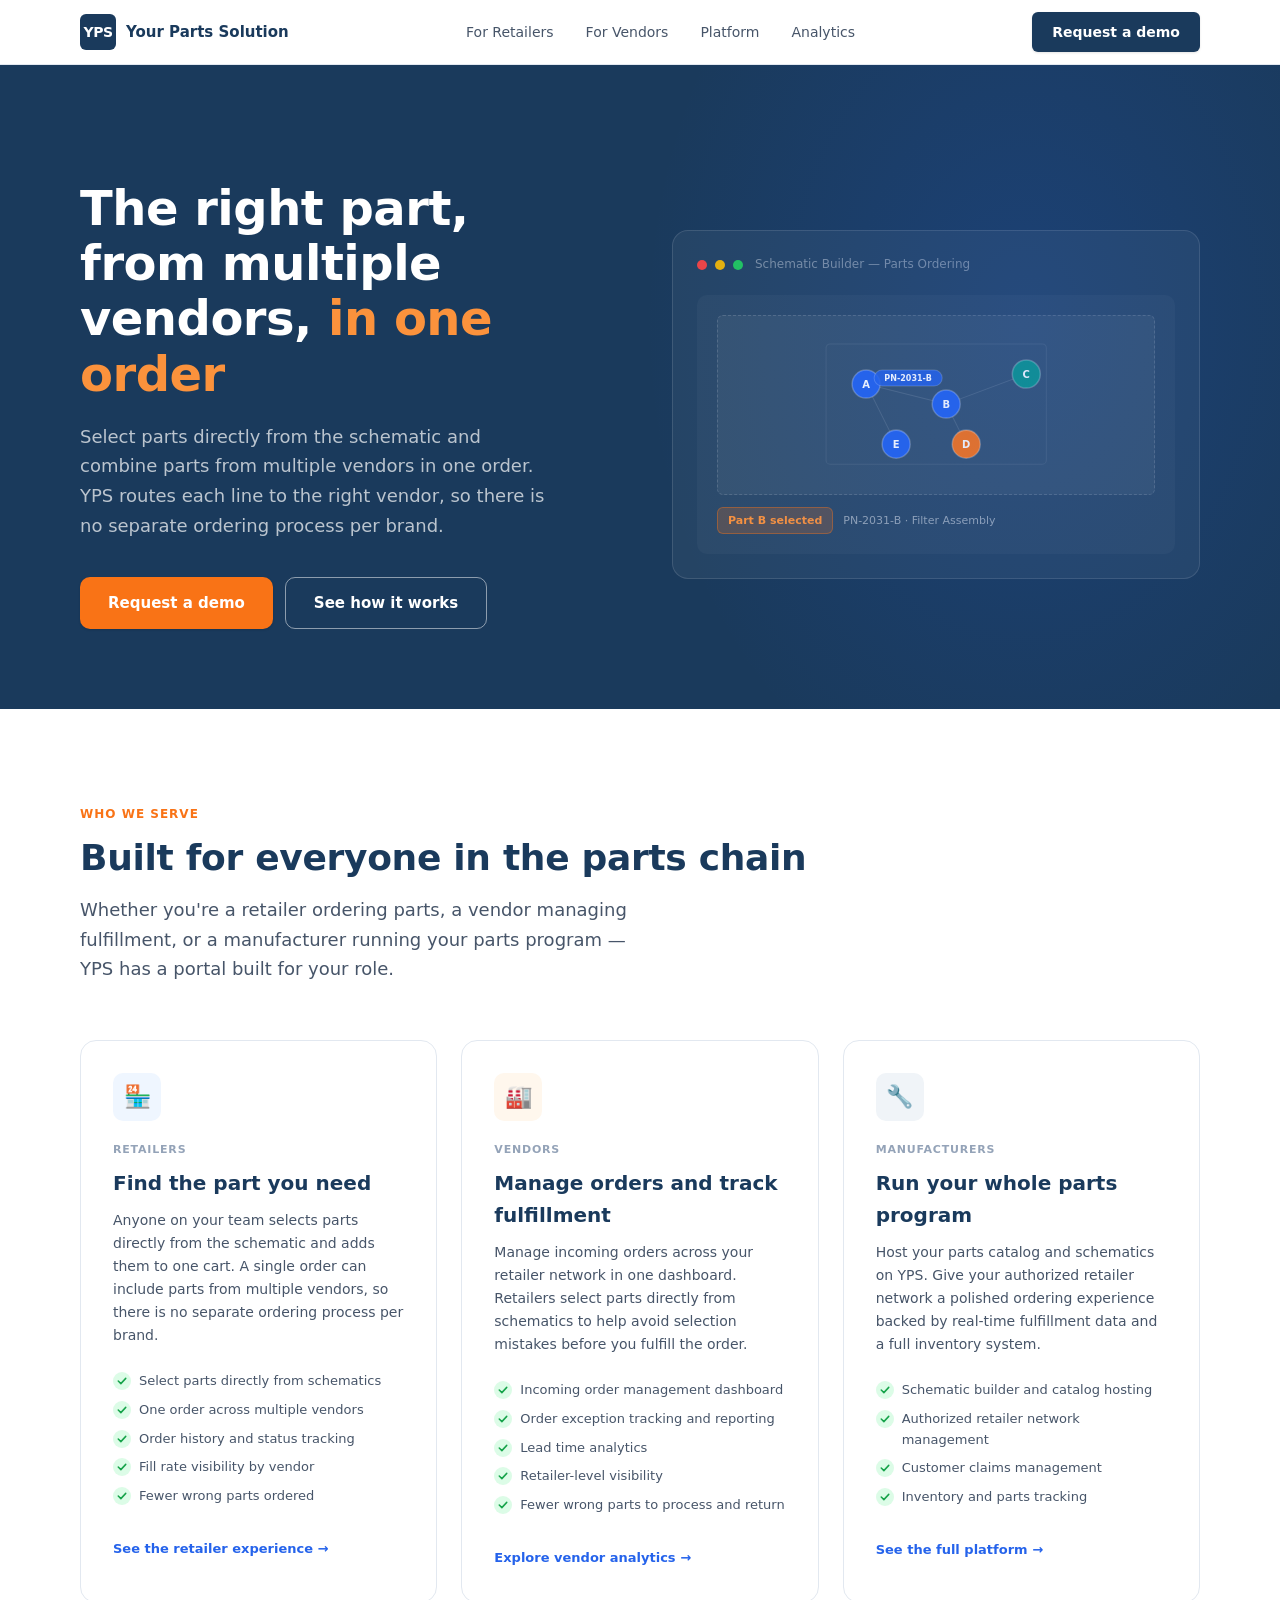
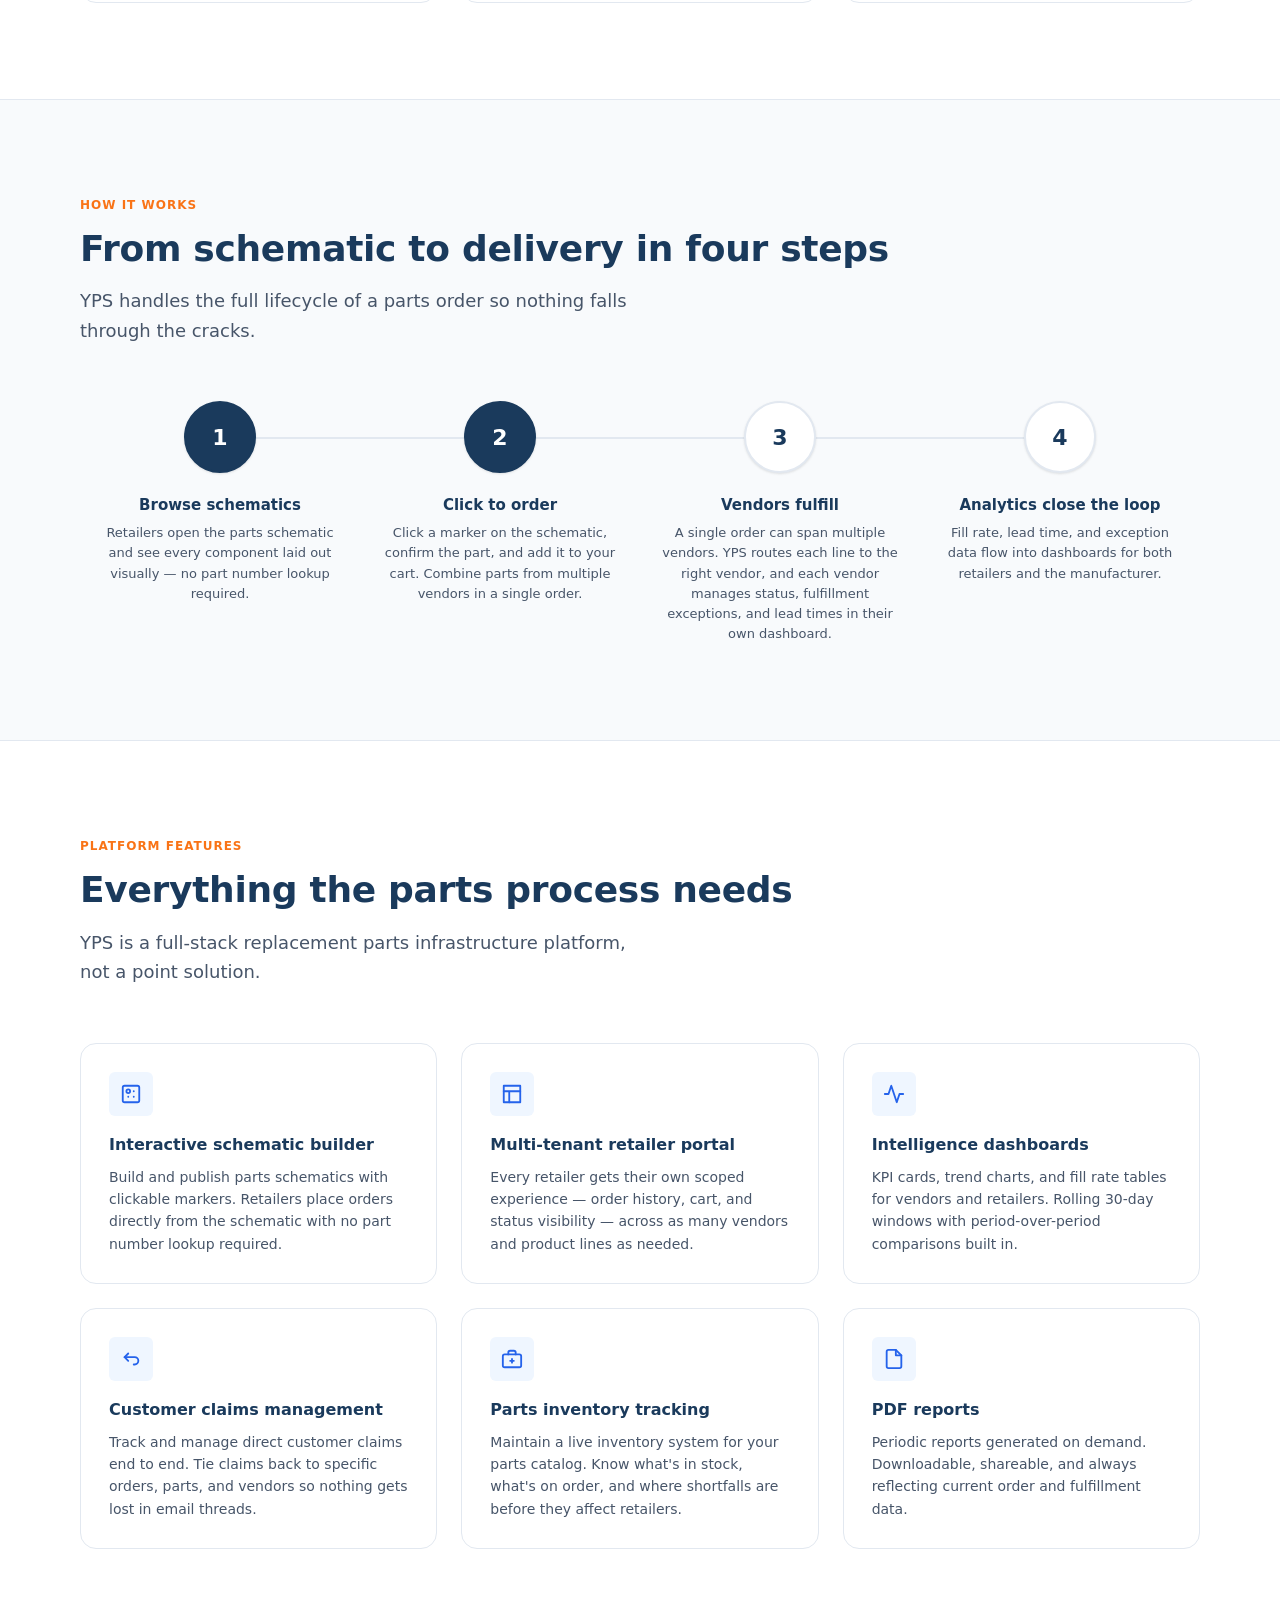
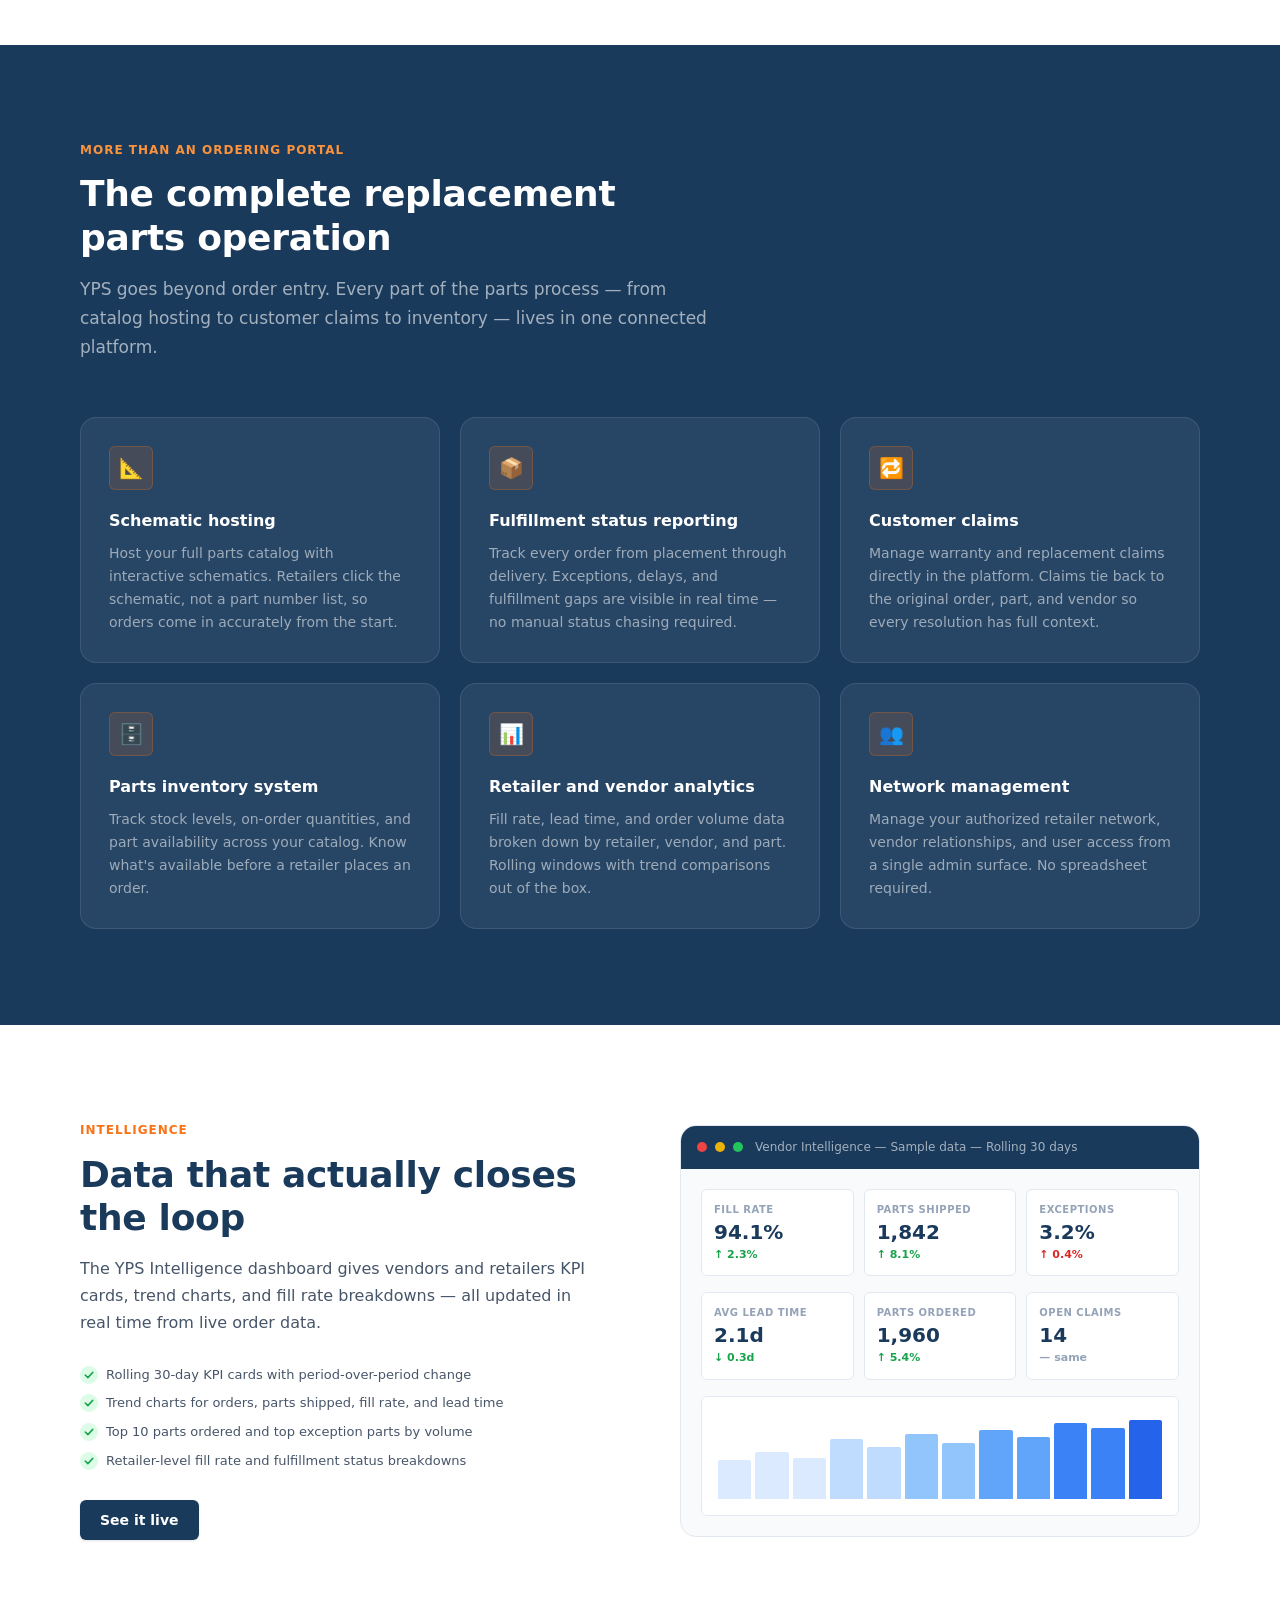
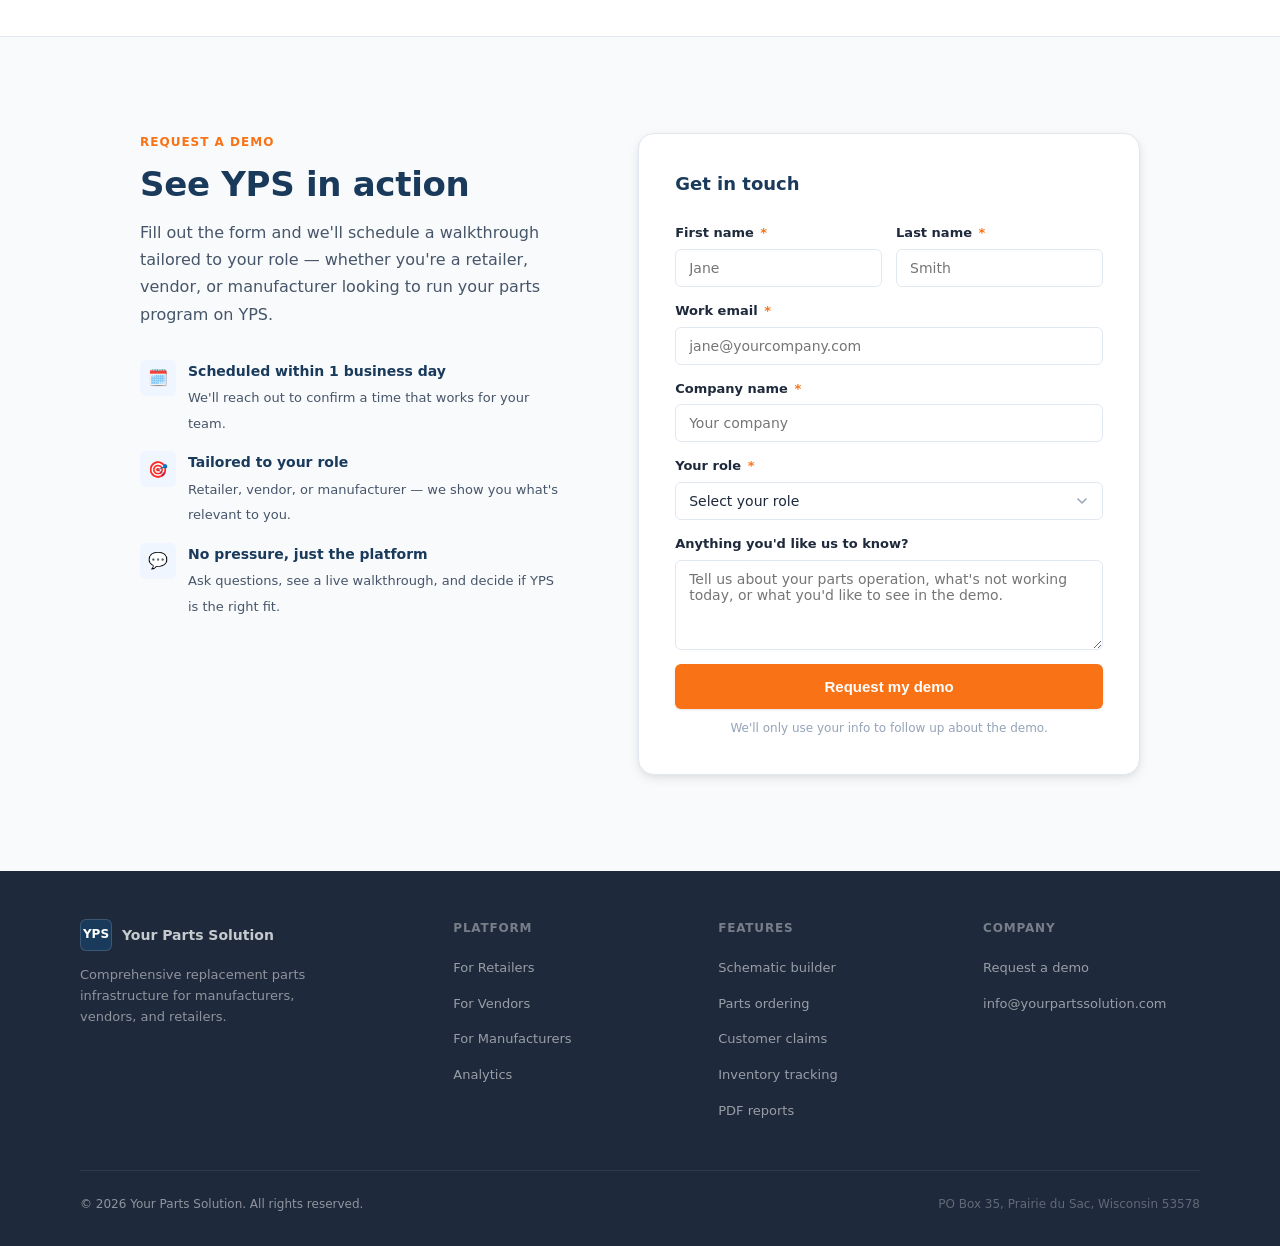
==== yps-draft.html @ 8442b1d6 "Add contact email to footer Co-Authored-By: Claude Sonnet 5 <noreply@anthropic.com>" ====
<!DOCTYPE html>
<html lang="en">
<head>
<meta charset="UTF-8">
<meta name="viewport" content="width=device-width, initial-scale=1.0">
<title>Your Parts Solution — Replacement Parts Infrastructure</title>
<link rel="stylesheet" href="yps-draft.css">
</head>
<body>

<!-- NAV -->
<nav id="main-nav">
  <div class="nav-inner">
    <a class="nav-logo" href="#">
      <div class="nav-logo-mark">YPS</div>
      <span class="nav-logo-text">Your Parts Solution</span>
    </a>
    <ul class="nav-links" id="nav-links">
      <li><a href="#retailers">For Retailers</a></li>
      <li><a href="#vendors">For Vendors</a></li>
      <li><a href="#fullstack">Platform</a></li>
      <li><a href="#analytics">Analytics</a></li>
    </ul>
    <div class="nav-right">
      <a class="btn btn-primary" href="#demo">Request a demo</a>
      <button class="hamburger" id="hamburger" aria-label="Open menu" aria-expanded="false" aria-controls="mobile-menu" type="button">
        <span></span>
        <span></span>
        <span></span>
      </button>
    </div>
  </div>
</nav>

<!-- MOBILE MENU -->
<div class="mobile-menu" id="mobile-menu" aria-hidden="true">
  <a href="#retailers" class="mobile-nav-link">For Retailers</a>
  <a href="#vendors" class="mobile-nav-link">For Vendors</a>
  <a href="#fullstack" class="mobile-nav-link">Platform</a>
  <a href="#analytics" class="mobile-nav-link">Analytics</a>
  <div class="mobile-menu-cta">
    <a class="btn btn-orange btn-full mobile-nav-link" href="#demo">Request a demo</a>
  </div>
</div>

<!-- HERO -->
<section class="hero">
  <div class="hero-inner">
    <div>
      <h1>The right part, from multiple vendors, <span>in one order</span></h1>
      <p class="hero-sub">Select parts directly from the schematic and combine parts from multiple vendors in one order. YPS routes each line to the right vendor, so there is no separate ordering process per brand.</p>
      <div class="hero-actions">
        <a class="btn btn-orange btn-lg" href="#demo">Request a demo</a>
        <a class="btn btn-outline-white btn-lg" href="#retailers">See how it works</a>
      </div>
    </div>
    <div class="hero-visual">
      <div class="hero-visual-header">
        <div class="dot dot-red"></div>
        <div class="dot dot-yellow"></div>
        <div class="dot dot-green"></div>
        <span class="hero-visual-title">Schematic Builder — Parts Ordering</span>
      </div>
      <div class="schematic-preview">
        <div class="schematic-img-placeholder">
          <svg width="90%" height="90%" viewBox="0 0 340 160" xmlns="http://www.w3.org/2000/svg">
            <rect x="60" y="20" width="220" height="120" rx="4" fill="none" stroke="rgba(255,255,255,0.08)" stroke-width="1"/>
            <line x1="100" y1="60" x2="180" y2="80" stroke="rgba(255,255,255,0.12)" stroke-width="1"/>
            <line x1="180" y1="80" x2="260" y2="50" stroke="rgba(255,255,255,0.12)" stroke-width="1"/>
            <line x1="180" y1="80" x2="200" y2="120" stroke="rgba(255,255,255,0.12)" stroke-width="1"/>
            <line x1="100" y1="60" x2="130" y2="120" stroke="rgba(255,255,255,0.12)" stroke-width="1"/>
            <circle cx="100" cy="60" r="14" fill="#2563eb" stroke="rgba(255,255,255,0.25)" stroke-width="1.5"/>
            <text x="100" y="64" text-anchor="middle" fill="white" font-size="10" font-weight="700" font-family="system-ui">A</text>
            <circle cx="180" cy="80" r="14" fill="#2563eb" stroke="rgba(255,255,255,0.25)" stroke-width="1.5"/>
            <text x="180" y="84" text-anchor="middle" fill="white" font-size="10" font-weight="700" font-family="system-ui">B</text>
            <circle cx="260" cy="50" r="14" fill="#0d9488" stroke="rgba(255,255,255,0.25)" stroke-width="1.5"/>
            <text x="260" y="54" text-anchor="middle" fill="white" font-size="10" font-weight="700" font-family="system-ui">C</text>
            <circle cx="200" cy="120" r="14" fill="#f97316" stroke="rgba(255,255,255,0.25)" stroke-width="1.5"/>
            <text x="200" y="124" text-anchor="middle" fill="white" font-size="10" font-weight="700" font-family="system-ui">D</text>
            <circle cx="130" cy="120" r="14" fill="#2563eb" stroke="rgba(255,255,255,0.25)" stroke-width="1.5"/>
            <text x="130" y="124" text-anchor="middle" fill="white" font-size="10" font-weight="700" font-family="system-ui">E</text>
            <rect x="108" y="46" width="68" height="16" rx="8" fill="rgba(37,99,235,0.85)" stroke="rgba(255,255,255,0.2)" stroke-width="1"/>
            <text x="142" y="57" text-anchor="middle" fill="white" font-size="8" font-weight="600" font-family="system-ui">PN-2031-B</text>
          </svg>
        </div>
        <div class="marker-info">
          <div class="marker-badge">Part B selected</div>
          <span class="marker-label">PN-2031-B · Filter Assembly</span>
        </div>
      </div>
    </div>
  </div>
</section>

<!-- AUDIENCE -->
<section id="retailers">
  <div class="section-inner">
    <div class="section-label">Who we serve</div>
    <h2 class="section-title">Built for everyone in the parts chain</h2>
    <p class="section-sub">Whether you're a retailer ordering parts, a vendor managing fulfillment, or a manufacturer running your parts program — YPS has a portal built for your role.</p>
    <div class="audience-grid">
      <div class="audience-card">
        <div class="card-icon icon-blue">🏪</div>
        <div class="card-tag">Retailers</div>
        <h3>Find the part you need</h3>
        <p>Anyone on your team selects parts directly from the schematic and adds them to one cart. A single order can include parts from multiple vendors, so there is no separate ordering process per brand.</p>
        <ul class="card-list">
          <li>Select parts directly from schematics</li>
          <li>One order across multiple vendors</li>
          <li>Order history and status tracking</li>
          <li>Fill rate visibility by vendor</li>
          <li>Fewer wrong parts ordered</li>
        </ul>
        <a class="card-link" href="#how">See the retailer experience →</a>
      </div>
      <div class="audience-card" id="vendors">
        <div class="card-icon icon-orange">🏭</div>
        <div class="card-tag">Vendors</div>
        <h3>Manage orders and track fulfillment</h3>
        <p>Manage incoming orders across your retailer network in one dashboard. Retailers select parts directly from schematics to help avoid selection mistakes before you fulfill the order.</p>
        <ul class="card-list">
          <li>Incoming order management dashboard</li>
          <li>Order exception tracking and reporting</li>
          <li>Lead time analytics</li>
          <li>Retailer-level visibility</li>
          <li>Fewer wrong parts to process and return</li>
        </ul>
        <a class="card-link" href="#analytics">Explore vendor analytics →</a>
      </div>
      <div class="audience-card" id="platform">
        <div class="card-icon icon-navy">🔧</div>
        <div class="card-tag">Manufacturers</div>
        <h3>Run your whole parts program</h3>
        <p>Host your parts catalog and schematics on YPS. Give your authorized retailer network a polished ordering experience backed by real-time fulfillment data and a full inventory system.</p>
        <ul class="card-list">
          <li>Schematic builder and catalog hosting</li>
          <li>Authorized retailer network management</li>
          <li>Customer claims management</li>
          <li>Inventory and parts tracking</li>
        </ul>
        <a class="card-link" href="#fullstack">See the full platform →</a>
      </div>
    </div>
  </div>
</section>

<!-- HOW IT WORKS -->
<section class="how-bg" id="how">
  <div class="section-inner">
    <div class="section-label">How it works</div>
    <h2 class="section-title">From schematic to delivery in four steps</h2>
    <p class="section-sub">YPS handles the full lifecycle of a parts order so nothing falls through the cracks.</p>
    <div class="steps">
      <div class="step">
        <div class="step-num active">1</div>
        <h4>Browse schematics</h4>
        <p>Retailers open the parts schematic and see every component laid out visually — no part number lookup required.</p>
      </div>
      <div class="step">
        <div class="step-num active">2</div>
        <h4>Click to order</h4>
        <p>Click a marker on the schematic, confirm the part, and add it to your cart. Combine parts from multiple vendors in a single order.</p>
      </div>
      <div class="step">
        <div class="step-num">3</div>
        <h4>Vendors fulfill</h4>
        <p>A single order can span multiple vendors. YPS routes each line to the right vendor, and each vendor manages status, fulfillment exceptions, and lead times in their own dashboard.</p>
      </div>
      <div class="step">
        <div class="step-num">4</div>
        <h4>Analytics close the loop</h4>
        <p>Fill rate, lead time, and exception data flow into dashboards for both retailers and the manufacturer.</p>
      </div>
    </div>
  </div>
</section>

<!-- FEATURES -->
<section id="features">
  <div class="section-inner">
    <div class="section-label">Platform features</div>
    <h2 class="section-title">Everything the parts process needs</h2>
    <p class="section-sub">YPS is a full-stack replacement parts infrastructure platform, not a point solution.</p>
    <div class="features-grid">
      <div class="feature-card">
        <div class="feature-icon">
          <svg width="22" height="22" viewBox="0 0 24 24" fill="none" stroke="#2563eb" stroke-width="2" stroke-linecap="round" stroke-linejoin="round"><rect x="3" y="3" width="18" height="18" rx="2"/><circle cx="9" cy="9" r="2"/><path d="M15 9h.01M15 15h.01M9 15h.01"/></svg>
        </div>
        <h4>Interactive schematic builder</h4>
        <p>Build and publish parts schematics with clickable markers. Retailers place orders directly from the schematic with no part number lookup required.</p>
      </div>
      <div class="feature-card">
        <div class="feature-icon">
          <svg width="22" height="22" viewBox="0 0 24 24" fill="none" stroke="#2563eb" stroke-width="2" stroke-linecap="round" stroke-linejoin="round"><path d="M3 3h18v18H3z"/><path d="M3 9h18M9 21V9"/></svg>
        </div>
        <h4>Multi-tenant retailer portal</h4>
        <p>Every retailer gets their own scoped experience — order history, cart, and status visibility — across as many vendors and product lines as needed.</p>
      </div>
      <div class="feature-card">
        <div class="feature-icon">
          <svg width="22" height="22" viewBox="0 0 24 24" fill="none" stroke="#2563eb" stroke-width="2" stroke-linecap="round" stroke-linejoin="round"><polyline points="22 12 18 12 15 21 9 3 6 12 2 12"/></svg>
        </div>
        <h4>Intelligence dashboards</h4>
        <p>KPI cards, trend charts, and fill rate tables for vendors and retailers. Rolling 30-day windows with period-over-period comparisons built in.</p>
      </div>
      <div class="feature-card">
        <div class="feature-icon">
          <svg width="22" height="22" viewBox="0 0 24 24" fill="none" stroke="#2563eb" stroke-width="2" stroke-linecap="round" stroke-linejoin="round"><path d="M9 14l-4-4 4-4"/><path d="M5 10h11a4 4 0 0 1 0 8h-1"/></svg>
        </div>
        <h4>Customer claims management</h4>
        <p>Track and manage direct customer claims end to end. Tie claims back to specific orders, parts, and vendors so nothing gets lost in email threads.</p>
      </div>
      <div class="feature-card">
        <div class="feature-icon">
          <svg width="22" height="22" viewBox="0 0 24 24" fill="none" stroke="#2563eb" stroke-width="2" stroke-linecap="round" stroke-linejoin="round"><rect x="2" y="7" width="20" height="14" rx="2"/><path d="M16 7V5a2 2 0 0 0-2-2h-4a2 2 0 0 0-2 2v2"/><line x1="12" y1="12" x2="12" y2="16"/><line x1="10" y1="14" x2="14" y2="14"/></svg>
        </div>
        <h4>Parts inventory tracking</h4>
        <p>Maintain a live inventory system for your parts catalog. Know what's in stock, what's on order, and where shortfalls are before they affect retailers.</p>
      </div>
      <div class="feature-card">
        <div class="feature-icon">
          <svg width="22" height="22" viewBox="0 0 24 24" fill="none" stroke="#2563eb" stroke-width="2" stroke-linecap="round" stroke-linejoin="round"><path d="M14 2H6a2 2 0 0 0-2 2v16a2 2 0 0 0 2 2h12a2 2 0 0 0 2-2V8z"/><polyline points="14 2 14 8 20 8"/></svg>
        </div>
        <h4>PDF reports</h4>
        <p>Periodic reports generated on demand. Downloadable, shareable, and always reflecting current order and fulfillment data.</p>
      </div>
    </div>
  </div>
</section>

<!-- FULL STACK CAPABILITIES -->
<div class="fullstack-section" id="fullstack">
  <div class="fullstack-inner">
    <div class="fullstack-header">
      <div class="fullstack-label">More than an ordering portal</div>
      <h2>The complete replacement parts operation</h2>
      <p>YPS goes beyond order entry. Every part of the parts process — from catalog hosting to customer claims to inventory — lives in one connected platform.</p>
    </div>
    <div class="capability-grid">
      <div class="capability-card">
        <div class="cap-icon">📐</div>
        <h4>Schematic hosting</h4>
        <p>Host your full parts catalog with interactive schematics. Retailers click the schematic, not a part number list, so orders come in accurately from the start.</p>
      </div>
      <div class="capability-card">
        <div class="cap-icon">📦</div>
        <h4>Fulfillment status reporting</h4>
        <p>Track every order from placement through delivery. Exceptions, delays, and fulfillment gaps are visible in real time — no manual status chasing required.</p>
      </div>
      <div class="capability-card">
        <div class="cap-icon">🔁</div>
        <h4>Customer claims</h4>
        <p>Manage warranty and replacement claims directly in the platform. Claims tie back to the original order, part, and vendor so every resolution has full context.</p>
      </div>
      <div class="capability-card">
        <div class="cap-icon">🗄️</div>
        <h4>Parts inventory system</h4>
        <p>Track stock levels, on-order quantities, and part availability across your catalog. Know what's available before a retailer places an order.</p>
      </div>
      <div class="capability-card">
        <div class="cap-icon">📊</div>
        <h4>Retailer and vendor analytics</h4>
        <p>Fill rate, lead time, and order volume data broken down by retailer, vendor, and part. Rolling windows with trend comparisons out of the box.</p>
      </div>
      <div class="capability-card">
        <div class="cap-icon">👥</div>
        <h4>Network management</h4>
        <p>Manage your authorized retailer network, vendor relationships, and user access from a single admin surface. No spreadsheet required.</p>
      </div>
    </div>
  </div>
</div>

<!-- ANALYTICS -->
<section class="analytics-section" id="analytics">
  <div class="analytics-inner">
    <div>
      <div class="section-label">Intelligence</div>
      <h2 class="section-title">Data that actually closes the loop</h2>
      <p style="font-size:16px;color:var(--gray-600);line-height:1.7;margin-bottom:28px;">The YPS Intelligence dashboard gives vendors and retailers KPI cards, trend charts, and fill rate breakdowns — all updated in real time from live order data.</p>
      <ul class="card-list" style="margin-bottom:28px;">
        <li>Rolling 30-day KPI cards with period-over-period change</li>
        <li>Trend charts for orders, parts shipped, fill rate, and lead time</li>
        <li>Top 10 parts ordered and top exception parts by volume</li>
        <li>Retailer-level fill rate and fulfillment status breakdowns</li>
      </ul>
      <a class="btn btn-primary" href="#demo">See it live</a>
    </div>
    <div class="analytics-dashboard">
      <div class="dashboard-bar">
        <div class="dot dot-red"></div>
        <div class="dot dot-yellow"></div>
        <div class="dot dot-green"></div>
        <span>Vendor Intelligence — Sample data — Rolling 30 days</span>
      </div>
      <div class="dashboard-body">
        <div class="kpi-row">
          <div class="kpi">
            <div class="kpi-label">Fill Rate</div>
            <div class="kpi-val">94.1%</div>
            <div class="kpi-change kpi-up">↑ 2.3%</div>
          </div>
          <div class="kpi">
            <div class="kpi-label">Parts Shipped</div>
            <div class="kpi-val">1,842</div>
            <div class="kpi-change kpi-up">↑ 8.1%</div>
          </div>
          <div class="kpi">
            <div class="kpi-label">Exceptions</div>
            <div class="kpi-val">3.2%</div>
            <div class="kpi-change kpi-down">↑ 0.4%</div>
          </div>
        </div>
        <div class="kpi-row">
          <div class="kpi">
            <div class="kpi-label">Avg Lead Time</div>
            <div class="kpi-val">2.1d</div>
            <div class="kpi-change kpi-up">↓ 0.3d</div>
          </div>
          <div class="kpi">
            <div class="kpi-label">Parts Ordered</div>
            <div class="kpi-val">1,960</div>
            <div class="kpi-change kpi-up">↑ 5.4%</div>
          </div>
          <div class="kpi">
            <div class="kpi-label">Open Claims</div>
            <div class="kpi-val">14</div>
            <div class="kpi-change" style="color:var(--gray-400)">— same</div>
          </div>
        </div>
        <div class="chart-placeholder">
          <div class="bar-item" style="height:45%;background:#dbeafe;"></div>
          <div class="bar-item" style="height:55%;background:#dbeafe;"></div>
          <div class="bar-item" style="height:48%;background:#dbeafe;"></div>
          <div class="bar-item" style="height:70%;background:#bfdbfe;"></div>
          <div class="bar-item" style="height:60%;background:#bfdbfe;"></div>
          <div class="bar-item" style="height:75%;background:#93c5fd;"></div>
          <div class="bar-item" style="height:65%;background:#93c5fd;"></div>
          <div class="bar-item" style="height:80%;background:#60a5fa;"></div>
          <div class="bar-item" style="height:72%;background:#60a5fa;"></div>
          <div class="bar-item" style="height:88%;background:#3b82f6;"></div>
          <div class="bar-item" style="height:82%;background:#3b82f6;"></div>
          <div class="bar-item" style="height:92%;background:#2563eb;"></div>
        </div>
      </div>
    </div>
  </div>
</section>

<!-- DEMO REQUEST FORM -->
<section class="demo-section" id="demo">
  <div class="demo-inner">
    <div class="demo-left">
      <div class="section-label">Request a demo</div>
      <h2>See YPS in action</h2>
      <p>Fill out the form and we'll schedule a walkthrough tailored to your role — whether you're a retailer, vendor, or manufacturer looking to run your parts program on YPS.</p>
      <div class="demo-perks">
        <div class="demo-perk">
          <div class="perk-icon">🗓️</div>
          <div class="perk-text">
            <strong>Scheduled within 1 business day</strong>
            <span>We'll reach out to confirm a time that works for your team.</span>
          </div>
        </div>
        <div class="demo-perk">
          <div class="perk-icon">🎯</div>
          <div class="perk-text">
            <strong>Tailored to your role</strong>
            <span>Retailer, vendor, or manufacturer — we show you what's relevant to you.</span>
          </div>
        </div>
        <div class="demo-perk">
          <div class="perk-icon">💬</div>
          <div class="perk-text">
            <strong>No pressure, just the platform</strong>
            <span>Ask questions, see a live walkthrough, and decide if YPS is the right fit.</span>
          </div>
        </div>
      </div>
    </div>

    <div class="demo-form-card">
      <h3>Get in touch</h3>
      <form id="demo-form" novalidate>
        <div class="form-row">
          <div class="form-group">
            <label for="first-name">First name <span>*</span></label>
            <input type="text" id="first-name" name="first_name" autocomplete="given-name" placeholder="Jane" required>
          </div>
          <div class="form-group">
            <label for="last-name">Last name <span>*</span></label>
            <input type="text" id="last-name" name="last_name" autocomplete="family-name" placeholder="Smith" required>
          </div>
        </div>
        <div class="form-group">
          <label for="email">Work email <span>*</span></label>
          <input type="email" id="email" name="email" autocomplete="email" placeholder="jane@yourcompany.com" required>
        </div>
        <div class="form-group">
          <label for="company">Company name <span>*</span></label>
          <input type="text" id="company" name="company" autocomplete="organization" placeholder="Your company" required>
        </div>
        <div class="form-group">
          <label for="role">Your role <span>*</span></label>
          <select id="role" name="role" required>
            <option value="" disabled selected>Select your role</option>
            <option value="retailer">Retailer / Dealer</option>
            <option value="vendor">Vendor / Supplier</option>
            <option value="manufacturer">Manufacturer / Brand</option>
            <option value="other">Other</option>
          </select>
        </div>
        <div class="form-group">
          <label for="message">Anything you'd like us to know?</label>
          <textarea id="message" name="message" placeholder="Tell us about your parts operation, what's not working today, or what you'd like to see in the demo."></textarea>
        </div>
        <button type="submit" class="btn btn-orange btn-full">Request my demo</button>
        <p class="form-note">We'll only use your info to follow up about the demo.</p>
      </form>
      <div class="form-success" id="form-success">
        <div class="success-icon">✓</div>
        <h4>Request received</h4>
        <p>We'll reach out within one business day to schedule your walkthrough.</p>
      </div>
    </div>
  </div>
</section>

<!-- FOOTER -->
<footer>
  <div class="footer-inner">
    <div class="footer-top">
      <div>
        <a class="footer-logo" href="#">
          <div class="footer-logo-mark">YPS</div>
          <span class="footer-logo-text">Your Parts Solution</span>
        </a>
        <p class="footer-tagline">Comprehensive replacement parts infrastructure for manufacturers, vendors, and retailers.</p>
      </div>
      <div class="footer-col">
        <h5>Platform</h5>
        <ul>
          <li><a href="#retailers">For Retailers</a></li>
          <li><a href="#vendors">For Vendors</a></li>
          <li><a href="#platform">For Manufacturers</a></li>
          <li><a href="#analytics">Analytics</a></li>
        </ul>
      </div>
      <div class="footer-col">
        <h5>Features</h5>
        <ul>
          <li><a href="#features">Schematic builder</a></li>
          <li><a href="#features">Parts ordering</a></li>
          <li><a href="#features">Customer claims</a></li>
          <li><a href="#features">Inventory tracking</a></li>
          <li><a href="#features">PDF reports</a></li>
        </ul>
      </div>
      <div class="footer-col">
        <h5>Company</h5>
        <ul>
          <li><a href="#demo">Request a demo</a></li>
          <li><a href="mailto:info@yourpartssolution.com">info@yourpartssolution.com</a></li>
        </ul>
      </div>
    </div>
    <div class="footer-bottom">
      <span class="footer-copy">© 2026 Your Parts Solution. All rights reserved.</span>
      <span class="footer-address">PO Box 35, Prairie du Sac, Wisconsin 53578</span>
    </div>
  </div>
</footer>

<script src="yps-draft.js"></script>
</body>
</html>
---- yps-draft.css ----
*, *::before, *::after { box-sizing: border-box; margin: 0; padding: 0; }

:root {
  --navy: #1a3a5c;
  --navy-dark: #0f2440;
  --blue: #2563eb;
  --blue-light: #3b82f6;
  --orange: #f97316;
  --orange-light: #fb923c;
  --gray-50: #f8fafc;
  --gray-100: #f1f5f9;
  --gray-200: #e2e8f0;
  --gray-400: #94a3b8;
  --gray-600: #475569;
  --gray-800: #1e293b;
  --white: #ffffff;
  --radius-sm: 6px;
  --radius-md: 10px;
  --radius-lg: 16px;
  --shadow-sm: 0 1px 3px rgba(0,0,0,0.08), 0 1px 2px rgba(0,0,0,0.04);
  --shadow-md: 0 4px 12px rgba(0,0,0,0.08), 0 2px 4px rgba(0,0,0,0.04);
  --shadow-lg: 0 12px 32px rgba(0,0,0,0.10), 0 4px 8px rgba(0,0,0,0.06);
}

html { scroll-behavior: smooth; }

body {
  font-family: -apple-system, BlinkMacSystemFont, 'Segoe UI', system-ui, sans-serif;
  font-size: 16px;
  line-height: 1.6;
  color: var(--gray-800);
  background: var(--white);
}

/* ── NAV ── */
nav {
  position: sticky;
  top: 0;
  z-index: 200;
  background: rgba(255,255,255,0.97);
  backdrop-filter: blur(8px);
  border-bottom: 1px solid var(--gray-200);
  padding: 0 2rem;
}

.nav-inner {
  max-width: 1120px;
  margin: 0 auto;
  display: flex;
  align-items: center;
  justify-content: space-between;
  height: 64px;
}

.nav-logo {
  display: flex;
  align-items: center;
  gap: 10px;
  text-decoration: none;
  z-index: 201;
}

.nav-logo-mark {
  width: 36px;
  height: 36px;
  background: var(--navy);
  border-radius: var(--radius-sm);
  display: flex;
  align-items: center;
  justify-content: center;
  color: white;
  font-weight: 700;
  font-size: 14px;
  letter-spacing: -0.5px;
  flex-shrink: 0;
}

.nav-logo-text {
  font-size: 15px;
  font-weight: 600;
  color: var(--navy);
}

.nav-links {
  display: flex;
  align-items: center;
  gap: 32px;
  list-style: none;
}

.nav-links a {
  font-size: 14px;
  color: var(--gray-600);
  text-decoration: none;
  font-weight: 500;
  transition: color 0.15s;
}

.nav-links a:hover { color: var(--navy); }

.nav-right {
  display: flex;
  align-items: center;
  gap: 12px;
}

/* hamburger — hidden on desktop */
.hamburger {
  display: none;
  flex-direction: column;
  justify-content: center;
  gap: 5px;
  width: 40px;
  height: 40px;
  background: none;
  border: none;
  cursor: pointer;
  padding: 6px;
  border-radius: var(--radius-sm);
  z-index: 201;
}

.hamburger span {
  display: block;
  height: 2px;
  background: var(--navy);
  border-radius: 2px;
  transition: transform 0.25s, opacity 0.2s;
  transform-origin: center;
}

.hamburger.open span:nth-child(1) { transform: translateY(7px) rotate(45deg); }
.hamburger.open span:nth-child(2) { opacity: 0; }
.hamburger.open span:nth-child(3) { transform: translateY(-7px) rotate(-45deg); }

/* mobile overlay menu */
.mobile-menu {
  display: none;
  position: fixed;
  inset: 0;
  top: 64px;
  background: white;
  z-index: 190;
  padding: 24px 2rem 40px;
  flex-direction: column;
  gap: 0;
  overflow-y: auto;
  border-top: 1px solid var(--gray-200);
  transform: translateY(-8px);
  opacity: 0;
  pointer-events: none;
  transition: transform 0.22s ease, opacity 0.22s ease;
}

.mobile-menu.open {
  display: flex;
  transform: translateY(0);
  opacity: 1;
  pointer-events: all;
}

.mobile-menu a {
  display: block;
  padding: 14px 0;
  font-size: 17px;
  font-weight: 500;
  color: var(--gray-800);
  text-decoration: none;
  border-bottom: 1px solid var(--gray-100);
}

.mobile-menu a:hover { color: var(--navy); }

.mobile-menu-cta {
  margin-top: 28px;
}

/* ── BUTTONS ── */
.btn {
  display: inline-flex;
  align-items: center;
  gap: 6px;
  padding: 9px 20px;
  border-radius: var(--radius-sm);
  font-size: 14px;
  font-weight: 600;
  text-decoration: none;
  cursor: pointer;
  border: none;
  transition: all 0.15s;
}

.btn-primary {
  background: var(--navy);
  color: white;
  box-shadow: var(--shadow-sm);
}

.btn-primary:hover { background: var(--navy-dark); }

.btn-orange {
  background: var(--orange);
  color: white;
  box-shadow: var(--shadow-sm);
}

.btn-orange:hover { opacity: 0.9; }

.btn-outline {
  background: transparent;
  color: var(--navy);
  border: 1.5px solid var(--navy);
}

.btn-outline:hover { background: var(--gray-50); }

.btn-outline-white {
  background: transparent;
  color: white;
  border: 1.5px solid rgba(255,255,255,0.5);
}

.btn-outline-white:hover { background: rgba(255,255,255,0.1); }

.btn-lg {
  padding: 13px 28px;
  font-size: 15px;
  border-radius: var(--radius-md);
}

.btn-full { width: 100%; justify-content: center; padding: 14px 20px; font-size: 15px; }

/* ── HERO ── */
.hero {
  background: var(--navy);
  padding: 116px 2rem 80px;
  position: relative;
  overflow: hidden;
}

.hero::before {
  content: '';
  position: absolute;
  top: -40%;
  right: -10%;
  width: 60%;
  height: 160%;
  background: radial-gradient(ellipse, rgba(37,99,235,0.18) 0%, transparent 70%);
  pointer-events: none;
}

.hero-inner {
  max-width: 1120px;
  margin: 0 auto;
  display: grid;
  grid-template-columns: 1fr 1fr;
  gap: 64px;
  align-items: center;
}

.hero h1 {
  font-size: 48px;
  font-weight: 700;
  line-height: 1.15;
  color: white;
  margin-bottom: 20px;
  letter-spacing: -0.5px;
}

.hero h1 span { color: var(--orange-light); }

.hero-sub {
  font-size: 18px;
  color: rgba(255,255,255,0.7);
  line-height: 1.65;
  margin-bottom: 36px;
  max-width: 480px;
}

.hero-actions {
  display: flex;
  gap: 12px;
  flex-wrap: wrap;
}

.hero-visual {
  background: rgba(255,255,255,0.05);
  border: 1px solid rgba(255,255,255,0.12);
  border-radius: var(--radius-lg);
  padding: 24px;
}

.hero-visual-header {
  display: flex;
  align-items: center;
  gap: 8px;
  margin-bottom: 20px;
}

.dot { width: 10px; height: 10px; border-radius: 50%; }
.dot-red { background: #ef4444; }
.dot-yellow { background: #eab308; }
.dot-green { background: #22c55e; }

.hero-visual-title {
  font-size: 12px;
  color: rgba(255,255,255,0.4);
  font-weight: 500;
  margin-left: 4px;
}

.schematic-preview {
  background: rgba(255,255,255,0.03);
  border-radius: var(--radius-md);
  padding: 20px;
}

.schematic-img-placeholder {
  width: 100%;
  height: 180px;
  background: rgba(255,255,255,0.05);
  border-radius: var(--radius-sm);
  border: 1px dashed rgba(255,255,255,0.15);
  display: flex;
  align-items: center;
  justify-content: center;
  overflow: hidden;
}

.marker-info {
  display: flex;
  align-items: center;
  gap: 10px;
  margin-top: 12px;
}

.marker-badge {
  background: rgba(249,115,22,0.2);
  border: 1px solid rgba(249,115,22,0.4);
  border-radius: var(--radius-sm);
  padding: 4px 10px;
  font-size: 11px;
  color: var(--orange-light);
  font-weight: 600;
}

.marker-label {
  font-size: 11px;
  color: rgba(255,255,255,0.5);
}

/* ── SECTIONS ── */
section { padding: 96px 2rem; }

.section-inner { max-width: 1120px; margin: 0 auto; }

.section-label {
  font-size: 12px;
  font-weight: 700;
  text-transform: uppercase;
  letter-spacing: 1px;
  color: var(--orange);
  margin-bottom: 12px;
}

.section-title {
  font-size: 36px;
  font-weight: 700;
  color: var(--navy);
  line-height: 1.2;
  letter-spacing: -0.3px;
  margin-bottom: 16px;
}

.section-sub {
  font-size: 18px;
  color: var(--gray-600);
  line-height: 1.65;
  max-width: 580px;
  margin-bottom: 56px;
}

/* ── AUDIENCE CARDS ── */
.audience-grid {
  display: grid;
  grid-template-columns: repeat(3, 1fr);
  gap: 24px;
}

.audience-card {
  background: var(--white);
  border: 1px solid var(--gray-200);
  border-radius: var(--radius-lg);
  padding: 32px;
  transition: box-shadow 0.2s;
}

.audience-card:hover { box-shadow: var(--shadow-lg); }

.card-icon {
  width: 48px;
  height: 48px;
  border-radius: var(--radius-md);
  display: flex;
  align-items: center;
  justify-content: center;
  margin-bottom: 20px;
  font-size: 22px;
}

.icon-blue { background: #eff6ff; }
.icon-orange { background: #fff7ed; }
.icon-navy { background: #f0f4f8; }

.card-tag {
  font-size: 11px;
  font-weight: 700;
  text-transform: uppercase;
  letter-spacing: 0.8px;
  color: var(--gray-400);
  margin-bottom: 8px;
}

.audience-card h3 { font-size: 20px; font-weight: 700; color: var(--navy); margin-bottom: 10px; }
.audience-card p { font-size: 14px; color: var(--gray-600); line-height: 1.65; margin-bottom: 24px; }

.card-list {
  list-style: none;
  display: flex;
  flex-direction: column;
  gap: 8px;
  margin-bottom: 28px;
}

.card-list li {
  display: flex;
  align-items: flex-start;
  gap: 8px;
  font-size: 13px;
  color: var(--gray-600);
}

.card-list li::before {
  content: '';
  width: 18px;
  height: 18px;
  border-radius: 50%;
  flex-shrink: 0;
  margin-top: 1px;
  background: #dcfce7;
  background-image: url("data:image/svg+xml,%3Csvg xmlns='http://www.w3.org/2000/svg' viewBox='0 0 16 16'%3E%3Cpath d='M3 8l3.5 3.5L13 4.5' stroke='%2316a34a' stroke-width='2' fill='none' stroke-linecap='round' stroke-linejoin='round'/%3E%3C/svg%3E");
  background-size: 12px;
  background-repeat: no-repeat;
  background-position: center;
}

.card-link {
  font-size: 13px;
  font-weight: 600;
  color: var(--blue);
  text-decoration: none;
}

.card-link:hover { color: var(--navy); }

/* ── HOW IT WORKS ── */
.how-bg { background: var(--gray-50); border-top: 1px solid var(--gray-200); border-bottom: 1px solid var(--gray-200); }

.steps {
  display: grid;
  grid-template-columns: repeat(4, 1fr);
  position: relative;
  margin-top: 16px;
}

.steps::before {
  content: '';
  position: absolute;
  top: 36px;
  left: 10%;
  right: 10%;
  height: 2px;
  background: var(--gray-200);
  z-index: 0;
}

.step {
  display: flex;
  flex-direction: column;
  align-items: center;
  text-align: center;
  padding: 0 16px;
  position: relative;
  z-index: 1;
}

.step-num {
  width: 72px;
  height: 72px;
  border-radius: 50%;
  background: var(--white);
  border: 2px solid var(--gray-200);
  display: flex;
  align-items: center;
  justify-content: center;
  font-size: 22px;
  margin-bottom: 20px;
  font-weight: 700;
  color: var(--navy);
  box-shadow: var(--shadow-sm);
}

.step-num.active { background: var(--navy); border-color: var(--navy); color: white; }
.step h4 { font-size: 15px; font-weight: 700; color: var(--navy); margin-bottom: 6px; }
.step p { font-size: 13px; color: var(--gray-600); line-height: 1.55; }

/* ── FEATURES ── */
.features-grid {
  display: grid;
  grid-template-columns: repeat(3, 1fr);
  gap: 24px;
}

.feature-card {
  background: var(--white);
  border: 1px solid var(--gray-200);
  border-radius: var(--radius-lg);
  padding: 28px;
}

.feature-icon {
  width: 44px;
  height: 44px;
  border-radius: var(--radius-sm);
  background: #eff6ff;
  display: flex;
  align-items: center;
  justify-content: center;
  margin-bottom: 16px;
}

.feature-card h4 { font-size: 16px; font-weight: 700; color: var(--navy); margin-bottom: 8px; }
.feature-card p { font-size: 14px; color: var(--gray-600); line-height: 1.6; }

/* ── FULL STACK ── */
.fullstack-section { background: var(--navy); padding: 96px 2rem; }

.fullstack-inner { max-width: 1120px; margin: 0 auto; }

.fullstack-header { max-width: 640px; margin-bottom: 56px; }

.fullstack-label {
  font-size: 12px;
  font-weight: 700;
  text-transform: uppercase;
  letter-spacing: 1px;
  color: var(--orange-light);
  margin-bottom: 12px;
}

.fullstack-inner h2 {
  font-size: 36px;
  font-weight: 700;
  color: white;
  line-height: 1.2;
  letter-spacing: -0.3px;
  margin-bottom: 16px;
}

.fullstack-header p { font-size: 17px; color: rgba(255,255,255,0.6); line-height: 1.7; }

.capability-grid {
  display: grid;
  grid-template-columns: repeat(3, 1fr);
  gap: 20px;
}

.capability-card {
  background: rgba(255,255,255,0.06);
  border: 1px solid rgba(255,255,255,0.1);
  border-radius: var(--radius-lg);
  padding: 28px;
  transition: background 0.2s, border-color 0.2s;
}

.capability-card:hover { background: rgba(255,255,255,0.09); border-color: rgba(255,255,255,0.18); }

.cap-icon {
  width: 44px;
  height: 44px;
  border-radius: var(--radius-sm);
  background: rgba(249,115,22,0.15);
  border: 1px solid rgba(249,115,22,0.25);
  display: flex;
  align-items: center;
  justify-content: center;
  font-size: 20px;
  margin-bottom: 18px;
}

.capability-card h4 { font-size: 16px; font-weight: 700; color: white; margin-bottom: 8px; }
.capability-card p { font-size: 14px; color: rgba(255,255,255,0.55); line-height: 1.65; }

/* ── ANALYTICS ── */
.analytics-section { background: var(--white); }

.analytics-inner {
  max-width: 1120px;
  margin: 0 auto;
  display: grid;
  grid-template-columns: 1fr 1fr;
  gap: 80px;
  align-items: center;
}

.analytics-dashboard {
  background: var(--gray-50);
  border: 1px solid var(--gray-200);
  border-radius: var(--radius-lg);
  overflow: hidden;
}

.dashboard-bar {
  background: var(--navy);
  padding: 12px 16px;
  display: flex;
  align-items: center;
  gap: 8px;
}

.dashboard-bar span { font-size: 12px; color: rgba(255,255,255,0.6); font-weight: 500; margin-left: 4px; }

.dashboard-body { padding: 20px; }

.kpi-row {
  display: grid;
  grid-template-columns: repeat(3, 1fr);
  gap: 10px;
  margin-bottom: 16px;
}

.kpi {
  background: white;
  border: 1px solid var(--gray-200);
  border-radius: var(--radius-sm);
  padding: 12px;
}

.kpi-label { font-size: 10px; color: var(--gray-400); font-weight: 600; text-transform: uppercase; letter-spacing: 0.5px; margin-bottom: 4px; }
.kpi-val { font-size: 20px; font-weight: 700; color: var(--navy); line-height: 1; }
.kpi-change { font-size: 11px; font-weight: 600; margin-top: 4px; }
.kpi-up { color: #16a34a; }
.kpi-down { color: #dc2626; }

.chart-placeholder {
  background: white;
  border: 1px solid var(--gray-200);
  border-radius: var(--radius-sm);
  padding: 16px;
  height: 120px;
  display: flex;
  align-items: flex-end;
  gap: 4px;
  overflow: hidden;
}

.bar-item { flex: 1; border-radius: 2px 2px 0 0; min-width: 0; }

/* ── DEMO FORM ── */
.demo-section {
  padding: 96px 2rem;
  background: var(--gray-50);
  border-top: 1px solid var(--gray-200);
}

.demo-inner {
  max-width: 1000px;
  margin: 0 auto;
  display: grid;
  grid-template-columns: 1fr 1.2fr;
  gap: 80px;
  align-items: start;
}

.demo-left h2 {
  font-size: 34px;
  font-weight: 700;
  color: var(--navy);
  line-height: 1.2;
  letter-spacing: -0.3px;
  margin-bottom: 14px;
}

.demo-left p {
  font-size: 16px;
  color: var(--gray-600);
  line-height: 1.7;
  margin-bottom: 32px;
}

.demo-perks {
  display: flex;
  flex-direction: column;
  gap: 16px;
}

.demo-perk {
  display: flex;
  gap: 12px;
  align-items: flex-start;
}

.perk-icon {
  width: 36px;
  height: 36px;
  border-radius: var(--radius-sm);
  background: #eff6ff;
  display: flex;
  align-items: center;
  justify-content: center;
  flex-shrink: 0;
  font-size: 16px;
}

.perk-text strong { display: block; font-size: 14px; font-weight: 600; color: var(--navy); margin-bottom: 2px; }
.perk-text span { font-size: 13px; color: var(--gray-600); line-height: 1.5; }

/* form card */
.demo-form-card {
  background: white;
  border: 1px solid var(--gray-200);
  border-radius: var(--radius-lg);
  padding: 36px;
  box-shadow: var(--shadow-md);
}

.demo-form-card h3 {
  font-size: 18px;
  font-weight: 700;
  color: var(--navy);
  margin-bottom: 24px;
}

.form-row {
  display: grid;
  grid-template-columns: 1fr 1fr;
  gap: 14px;
}

.form-group {
  display: flex;
  flex-direction: column;
  gap: 5px;
  margin-bottom: 14px;
}

.form-group label {
  font-size: 13px;
  font-weight: 600;
  color: var(--gray-800);
}

.form-group label span {
  color: var(--orange);
  margin-left: 2px;
}

.form-group input,
.form-group select,
.form-group textarea {
  width: 100%;
  padding: 10px 13px;
  border: 1.5px solid var(--gray-200);
  border-radius: var(--radius-sm);
  font-size: 14px;
  color: var(--gray-800);
  background: white;
  outline: none;
  transition: border-color 0.15s, box-shadow 0.15s;
  font-family: inherit;
}

.form-group input:focus,
.form-group select:focus,
.form-group textarea:focus {
  border-color: var(--blue);
  box-shadow: 0 0 0 3px rgba(37,99,235,0.08);
}

.form-group textarea { resize: vertical; min-height: 90px; }

.form-group select { appearance: none; background-image: url("data:image/svg+xml,%3Csvg xmlns='http://www.w3.org/2000/svg' viewBox='0 0 16 16'%3E%3Cpath d='M4 6l4 4 4-4' stroke='%2394a3b8' stroke-width='1.5' fill='none' stroke-linecap='round' stroke-linejoin='round'/%3E%3C/svg%3E"); background-repeat: no-repeat; background-position: right 12px center; background-size: 16px; padding-right: 36px; }

.form-note {
  font-size: 12px;
  color: var(--gray-400);
  margin-top: 10px;
  text-align: center;
}

/* success state */
.form-success {
  display: none;
  flex-direction: column;
  align-items: center;
  text-align: center;
  padding: 20px 0;
  gap: 14px;
}

.success-icon {
  width: 60px;
  height: 60px;
  border-radius: 50%;
  background: #dcfce7;
  display: flex;
  align-items: center;
  justify-content: center;
  font-size: 28px;
}

.form-success h4 { font-size: 20px; font-weight: 700; color: var(--navy); }
.form-success p { font-size: 14px; color: var(--gray-600); line-height: 1.6; max-width: 300px; }

/* ── FOOTER ── */
footer { background: var(--gray-800); padding: 48px 2rem 32px; }

.footer-inner { max-width: 1120px; margin: 0 auto; }

.footer-top {
  display: grid;
  grid-template-columns: 1.5fr repeat(3, 1fr);
  gap: 48px;
  margin-bottom: 48px;
}

.footer-logo {
  display: flex;
  align-items: center;
  gap: 10px;
  text-decoration: none;
  margin-bottom: 14px;
}

.footer-logo-mark {
  width: 32px;
  height: 32px;
  background: var(--navy);
  border: 1px solid rgba(255,255,255,0.15);
  border-radius: 6px;
  display: flex;
  align-items: center;
  justify-content: center;
  font-size: 12px;
  font-weight: 700;
  color: white;
}

.footer-logo-text { font-size: 14px; font-weight: 600; color: rgba(255,255,255,0.75); }

.footer-tagline { font-size: 13px; color: rgba(255,255,255,0.5); line-height: 1.6; max-width: 240px; }

.footer-col h5 { font-size: 12px; font-weight: 700; text-transform: uppercase; letter-spacing: 0.8px; color: rgba(255,255,255,0.4); margin-bottom: 16px; }

.footer-col ul { list-style: none; display: flex; flex-direction: column; gap: 10px; }

.footer-col ul a { font-size: 13px; color: rgba(255,255,255,0.55); text-decoration: none; transition: color 0.15s; }
.footer-col ul a:hover { color: rgba(255,255,255,0.9); }

.footer-bottom {
  border-top: 1px solid rgba(255,255,255,0.08);
  padding-top: 24px;
  display: flex;
  align-items: center;
  justify-content: space-between;
}

.footer-copy { font-size: 12px; color: rgba(255,255,255,0.5); }
.footer-address { font-size: 12px; color: rgba(255,255,255,0.3); }

/* ── RESPONSIVE ── */
@media (max-width: 900px) {
  /* nav */
  .nav-links { display: none; }
  .hamburger { display: flex; }

  /* hero */
  .hero { padding: 84px 1.5rem 56px; }
  .hero-inner { grid-template-columns: 1fr; gap: 40px; }
  .hero-visual { display: none; }
  .hero h1 { font-size: 34px; }
  .hero-sub { font-size: 16px; }

  /* sections */
  section { padding: 64px 1.5rem; }
  .section-title { font-size: 28px; }
  .section-sub { font-size: 16px; }

  /* grids */
  .audience-grid { grid-template-columns: 1fr; }
  .steps { grid-template-columns: 1fr 1fr; gap: 32px; }
  .steps::before { display: none; }
  .features-grid { grid-template-columns: 1fr; }
  .capability-grid { grid-template-columns: 1fr 1fr; }
  .analytics-inner { grid-template-columns: 1fr; }

  /* demo */
  .demo-section { padding: 64px 1.5rem; }
  .demo-inner { grid-template-columns: 1fr; gap: 40px; }
  .form-row { grid-template-columns: 1fr; }

  /* footer */
  .footer-top { grid-template-columns: 1fr 1fr; gap: 32px; }
  .footer-bottom { flex-direction: column; gap: 8px; align-items: flex-start; }
}

@media (max-width: 520px) {
  .capability-grid { grid-template-columns: 1fr; }
  .hero-actions { flex-direction: column; }
  .hero-actions .btn { width: 100%; justify-content: center; }
  .demo-form-card { padding: 24px; }
  nav { padding: 0 1rem; }
}
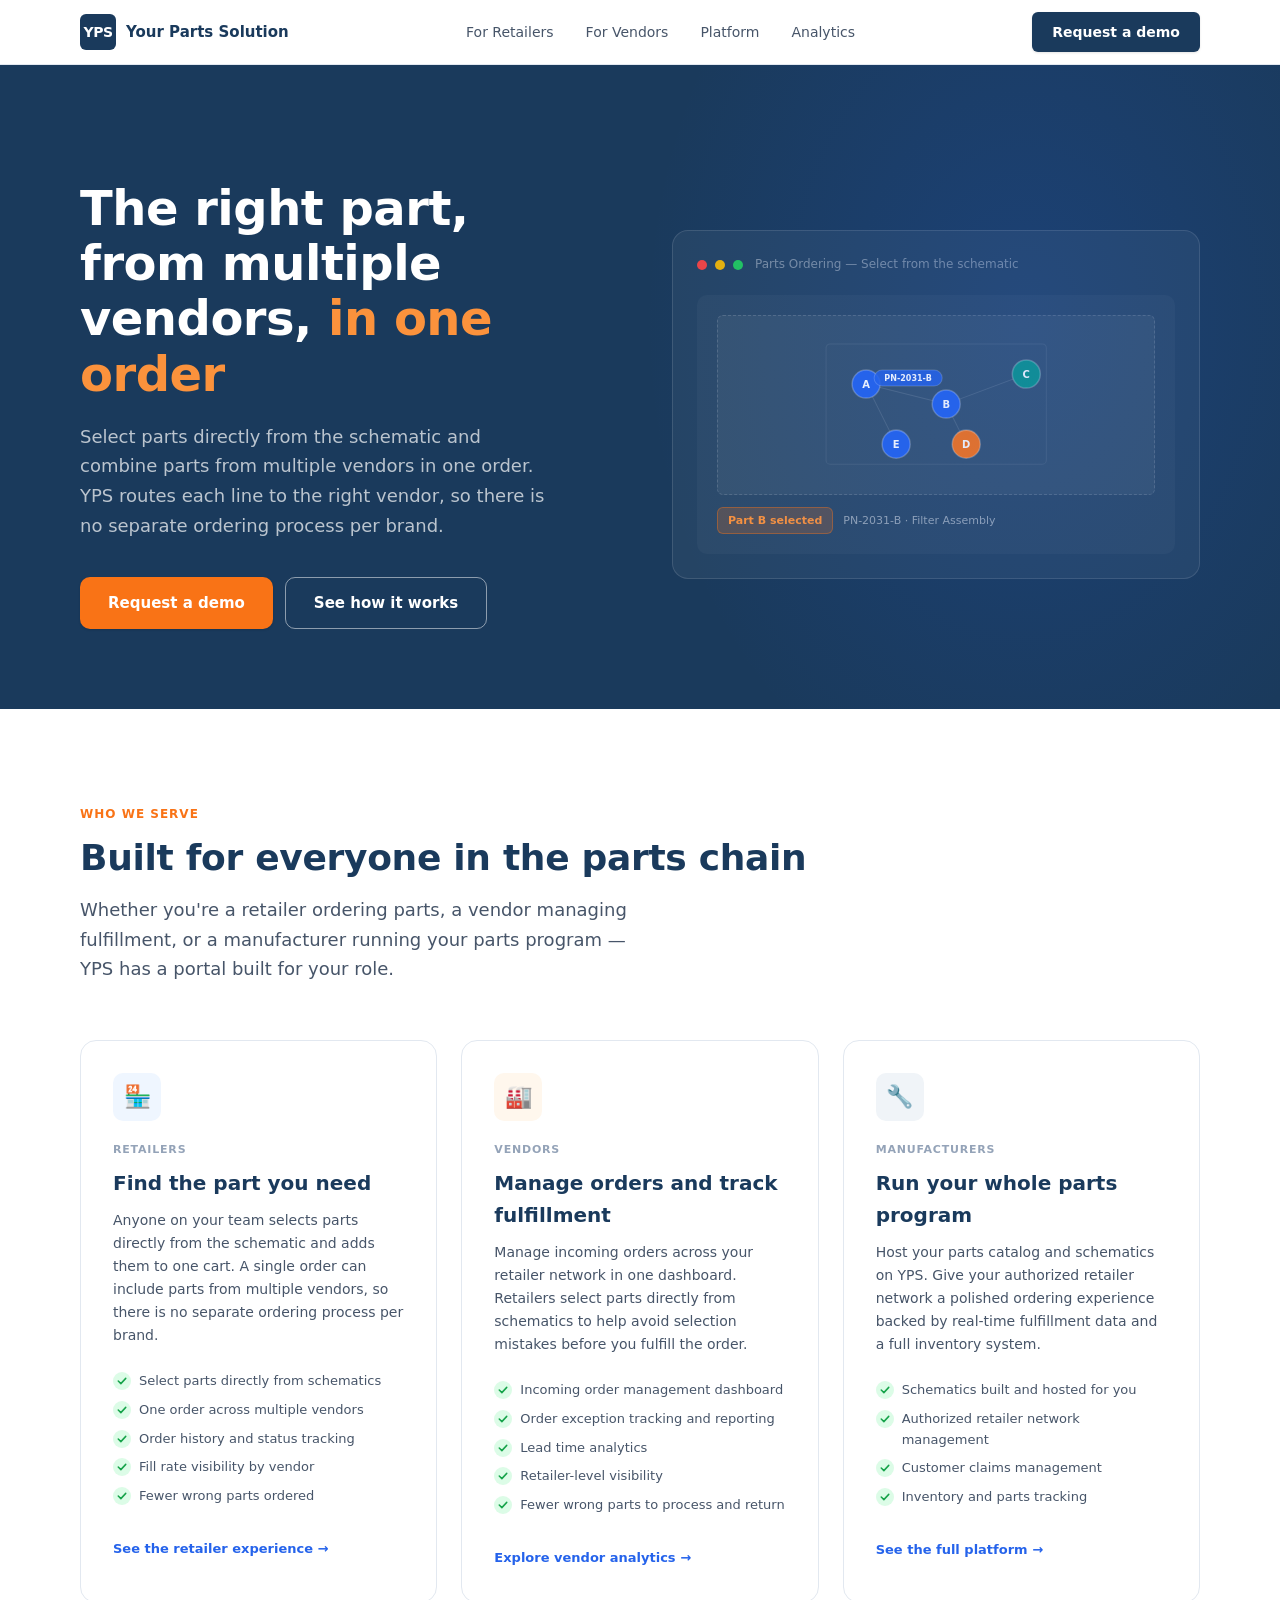
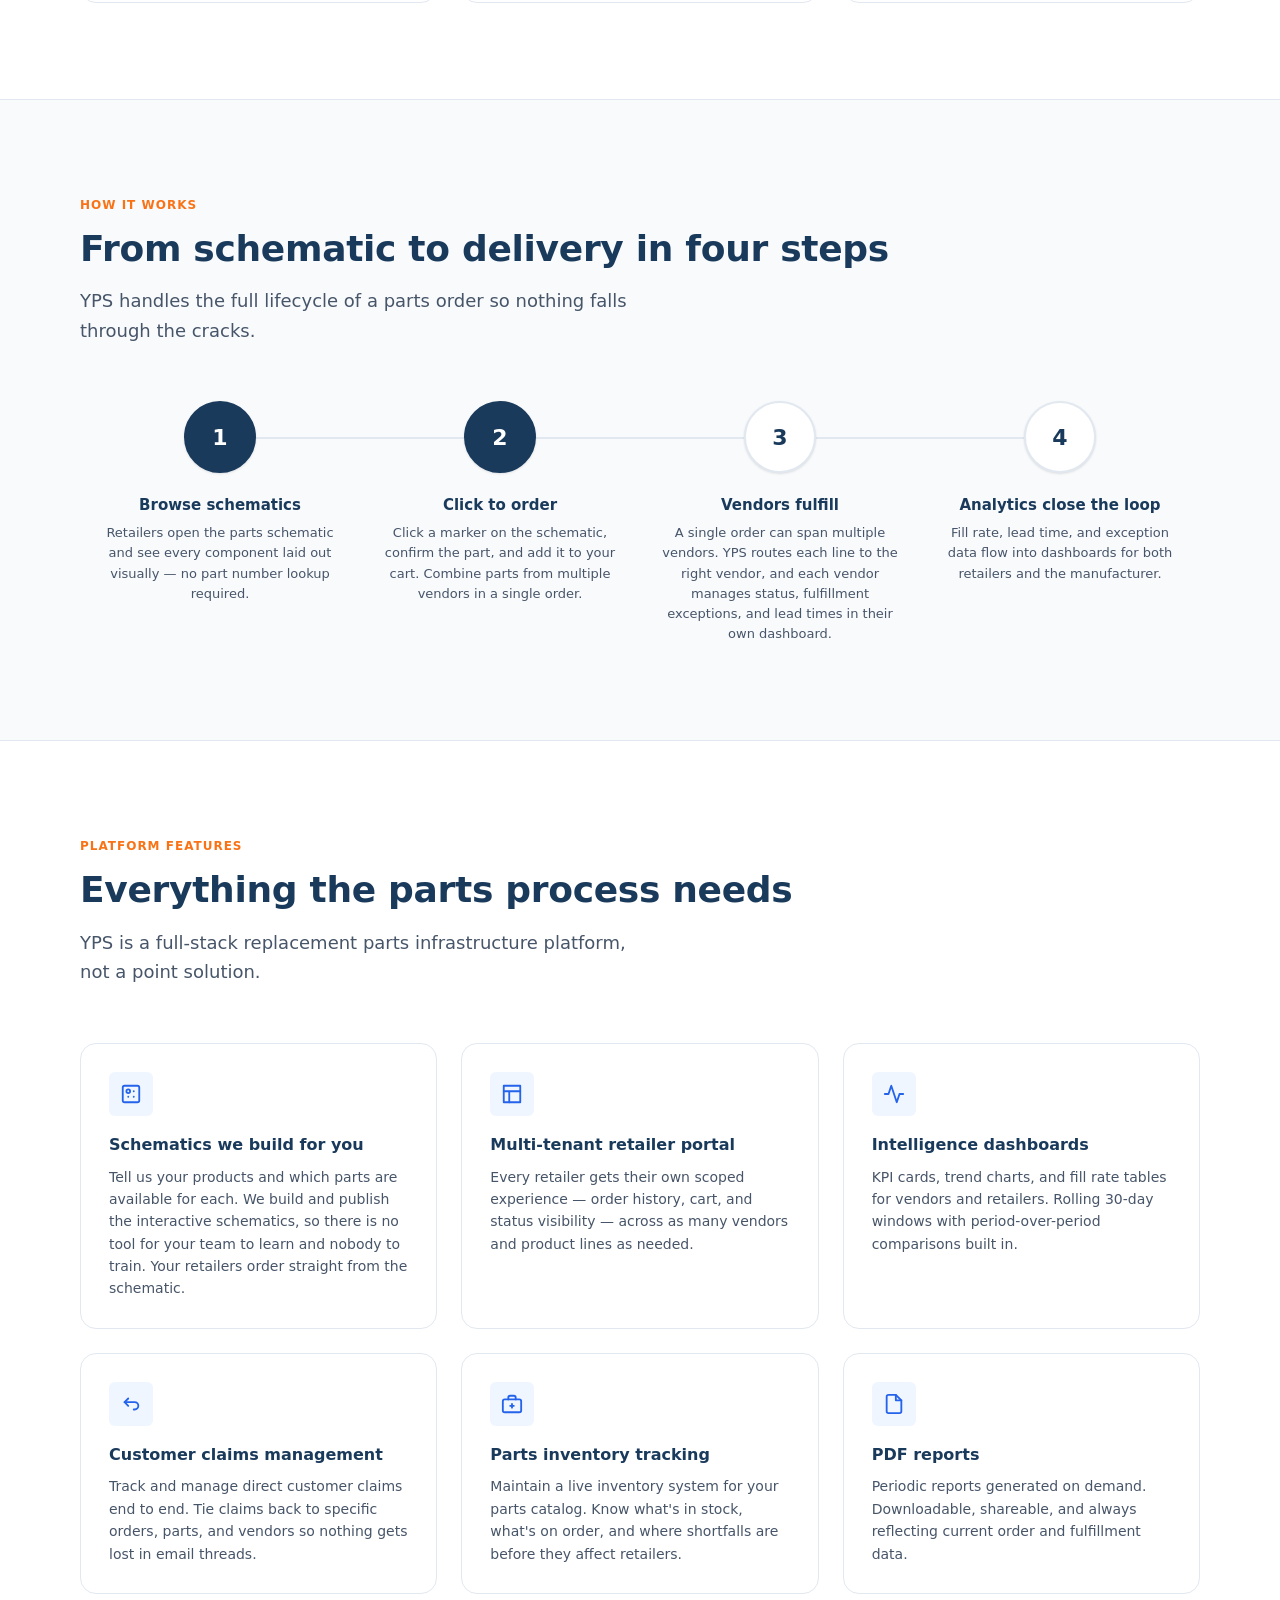
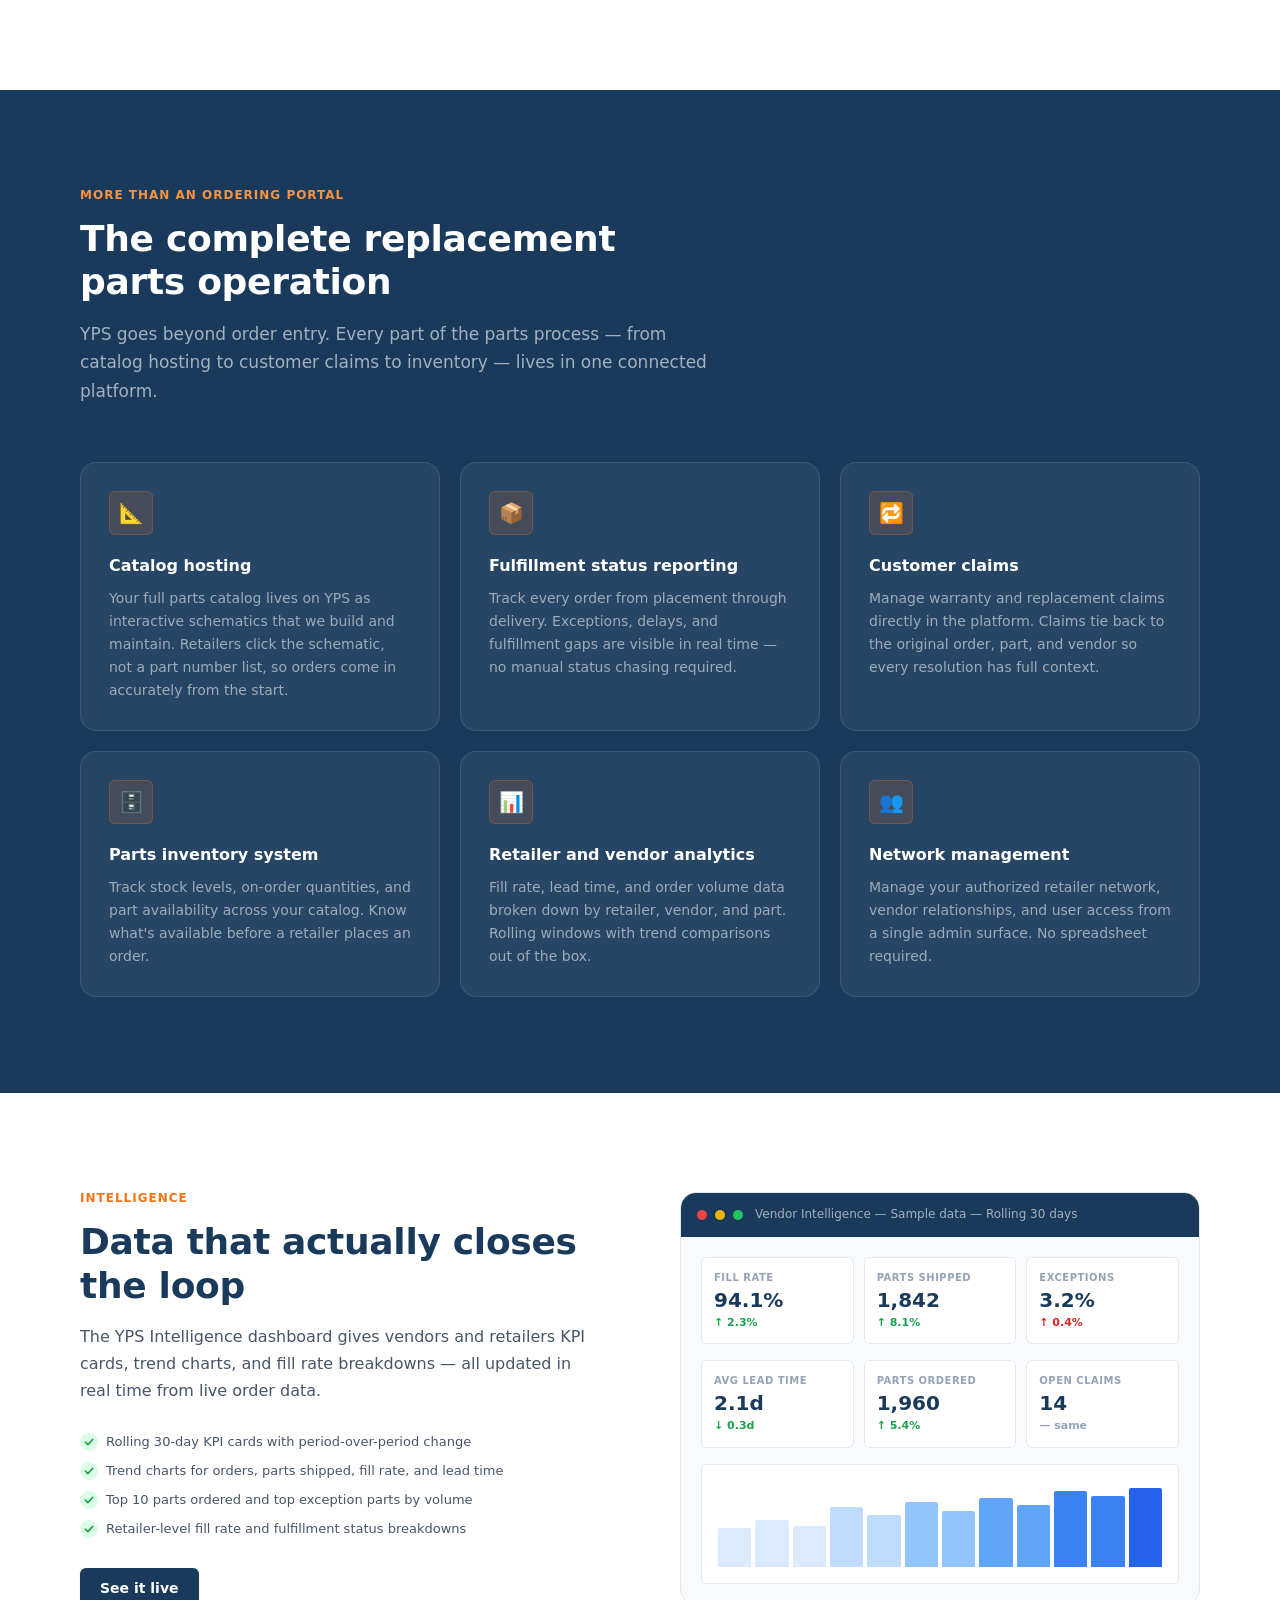
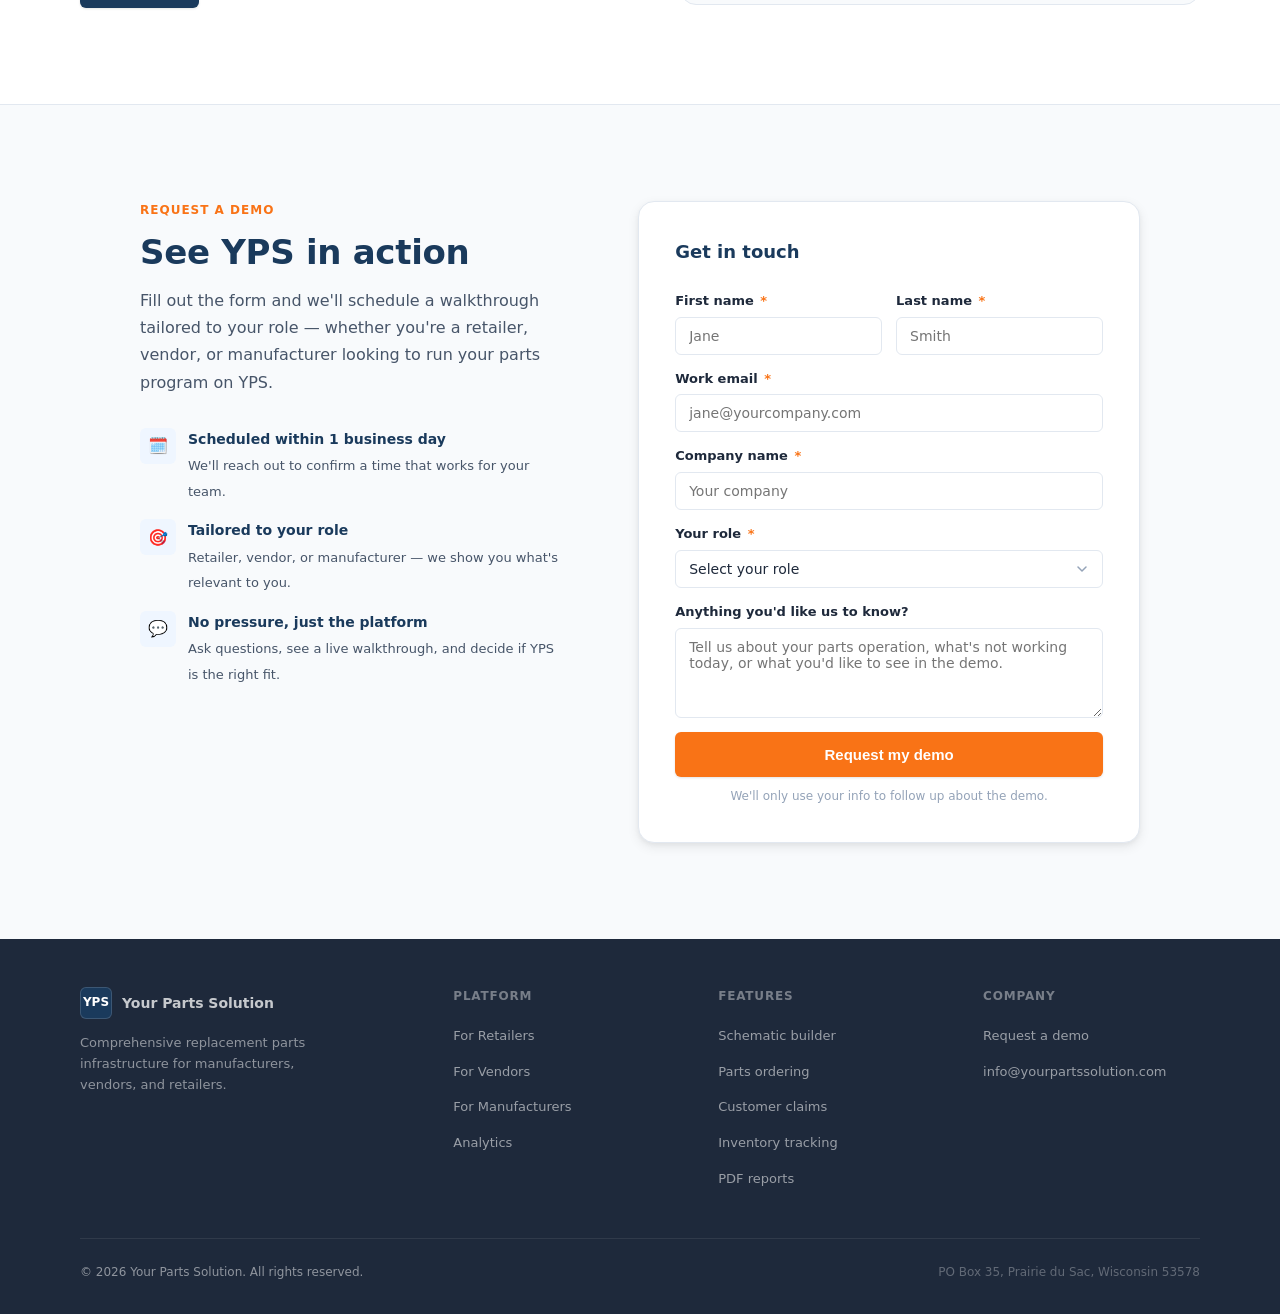
==== commit d467d88d: "Frame schematic creation as a service YPS provides Co-Authored-By: Claude Sonnet 5 <noreply@anthropi" ====
--- a/yps-draft.html
+++ b/yps-draft.html
@@ -59,7 +59,7 @@
         <div class="dot dot-red"></div>
         <div class="dot dot-yellow"></div>
         <div class="dot dot-green"></div>
-        <span class="hero-visual-title">Schematic Builder — Parts Ordering</span>
+        <span class="hero-visual-title">Parts Ordering — Select from the schematic</span>
       </div>
       <div class="schematic-preview">
         <div class="schematic-img-placeholder">
@@ -133,7 +133,7 @@
         <h3>Run your whole parts program</h3>
         <p>Host your parts catalog and schematics on YPS. Give your authorized retailer network a polished ordering experience backed by real-time fulfillment data and a full inventory system.</p>
         <ul class="card-list">
-          <li>Schematic builder and catalog hosting</li>
+          <li>Schematics built and hosted for you</li>
           <li>Authorized retailer network management</li>
           <li>Customer claims management</li>
           <li>Inventory and parts tracking</li>
@@ -186,8 +186,8 @@
         <div class="feature-icon">
           <svg width="22" height="22" viewBox="0 0 24 24" fill="none" stroke="#2563eb" stroke-width="2" stroke-linecap="round" stroke-linejoin="round"><rect x="3" y="3" width="18" height="18" rx="2"/><circle cx="9" cy="9" r="2"/><path d="M15 9h.01M15 15h.01M9 15h.01"/></svg>
         </div>
-        <h4>Interactive schematic builder</h4>
-        <p>Build and publish parts schematics with clickable markers. Retailers place orders directly from the schematic with no part number lookup required.</p>
+        <h4>Schematics we build for you</h4>
+        <p>Tell us your products and which parts are available for each. We build and publish the interactive schematics, so there is no tool for your team to learn and nobody to train. Your retailers order straight from the schematic.</p>
       </div>
       <div class="feature-card">
         <div class="feature-icon">
@@ -239,8 +239,8 @@
     <div class="capability-grid">
       <div class="capability-card">
         <div class="cap-icon">📐</div>
-        <h4>Schematic hosting</h4>
-        <p>Host your full parts catalog with interactive schematics. Retailers click the schematic, not a part number list, so orders come in accurately from the start.</p>
+        <h4>Catalog hosting</h4>
+        <p>Your full parts catalog lives on YPS as interactive schematics that we build and maintain. Retailers click the schematic, not a part number list, so orders come in accurately from the start.</p>
       </div>
       <div class="capability-card">
         <div class="cap-icon">📦</div>
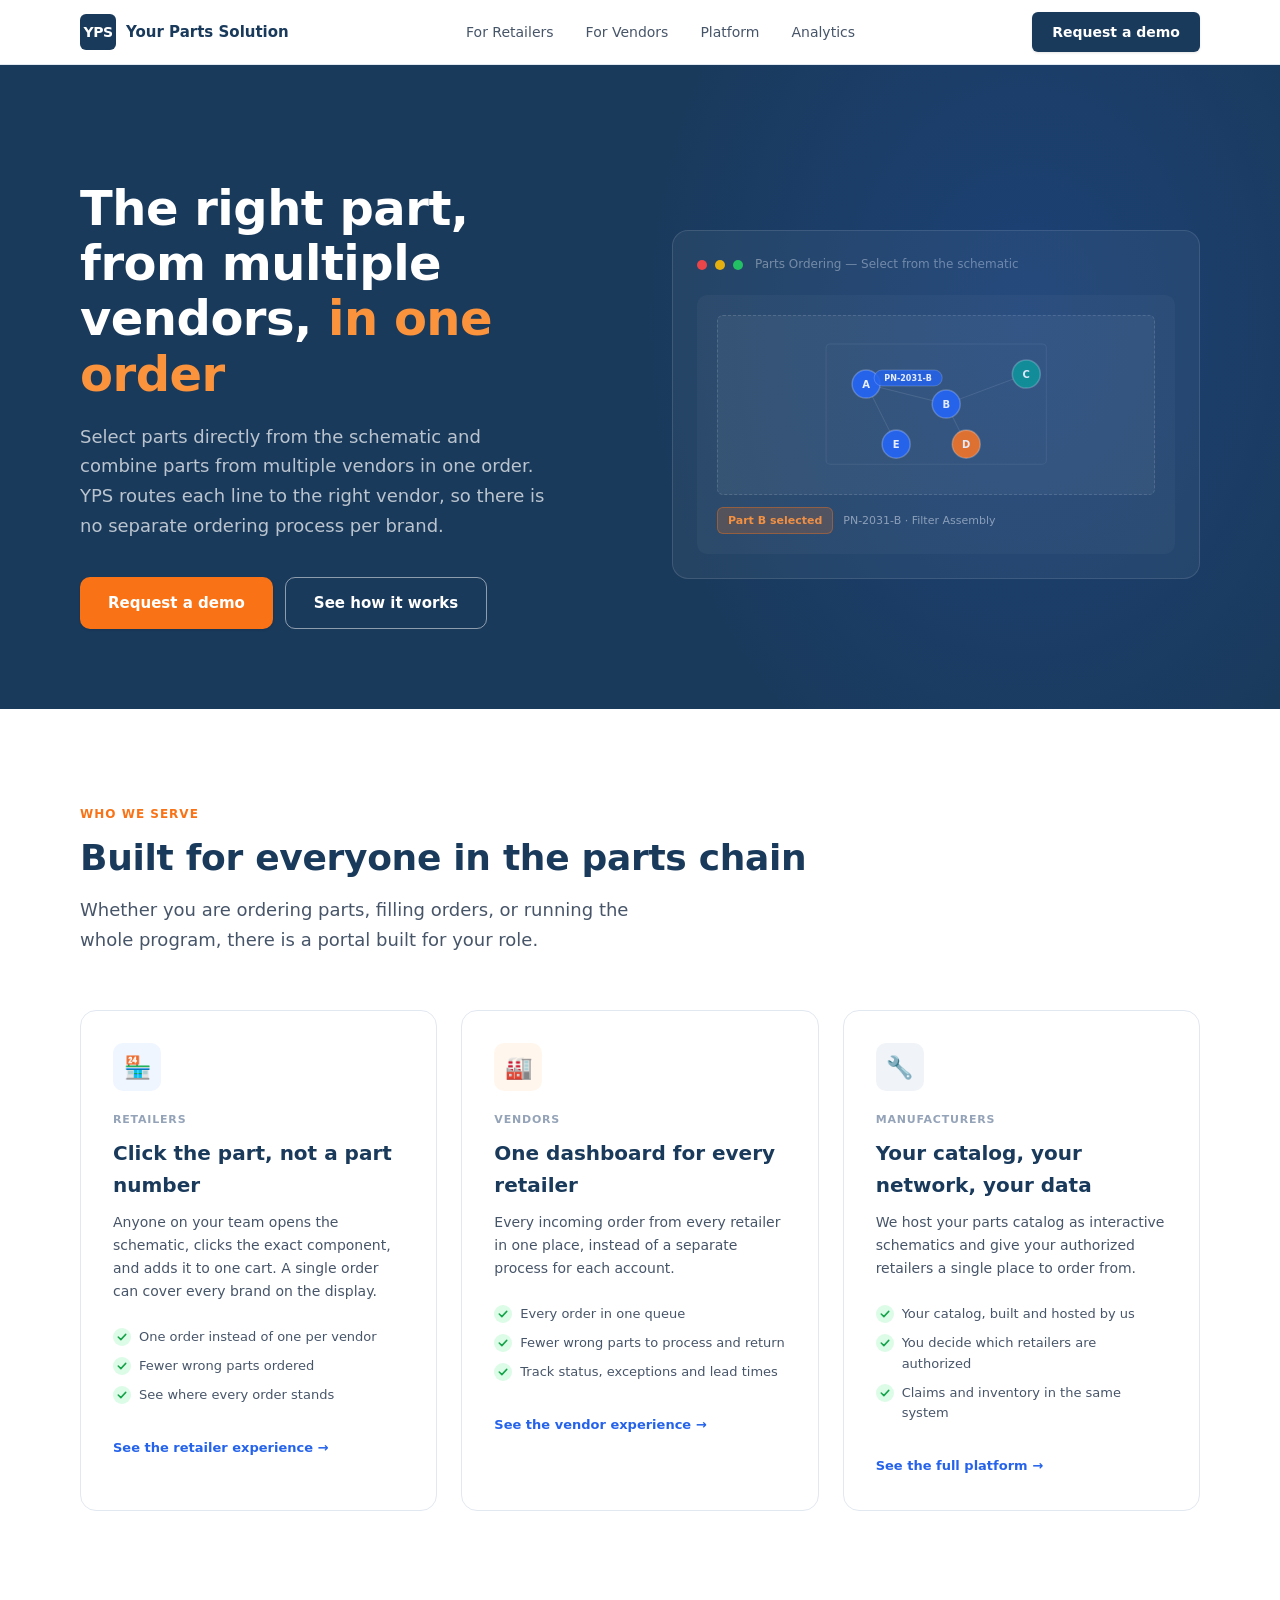
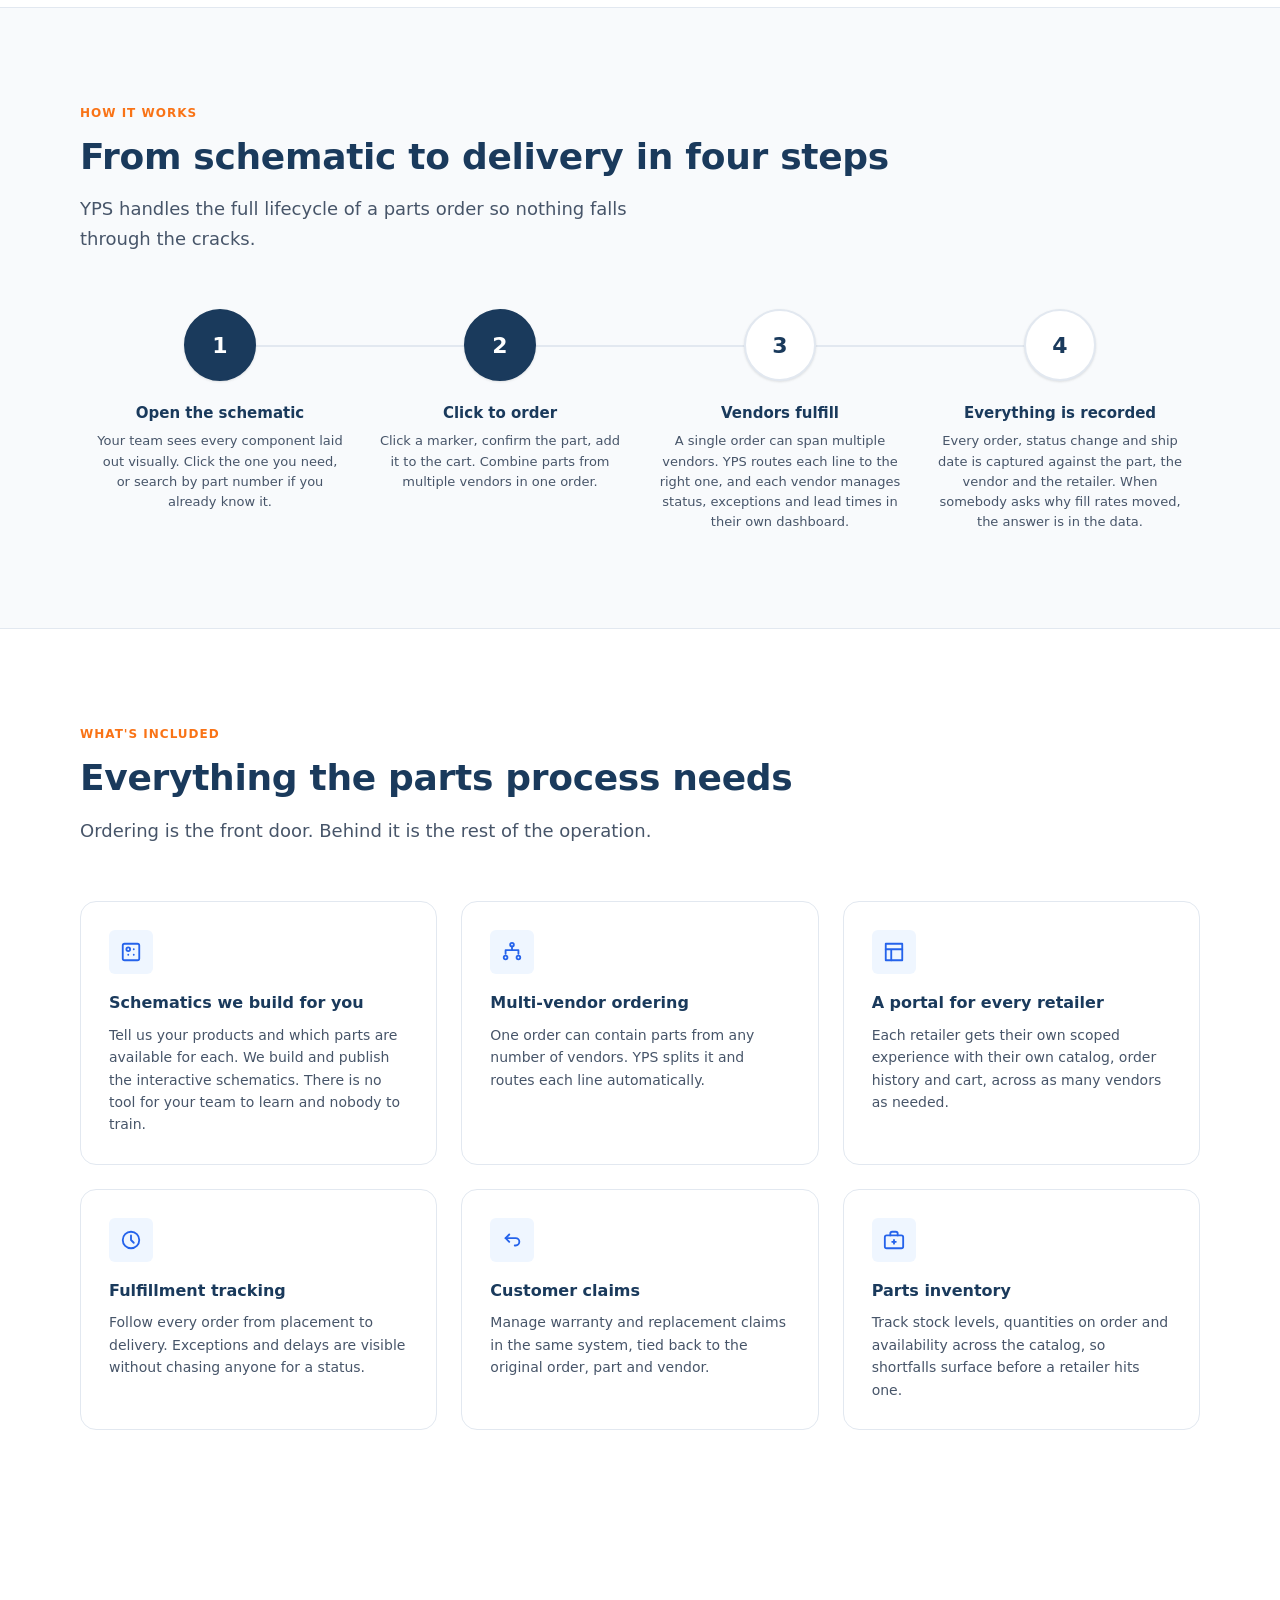
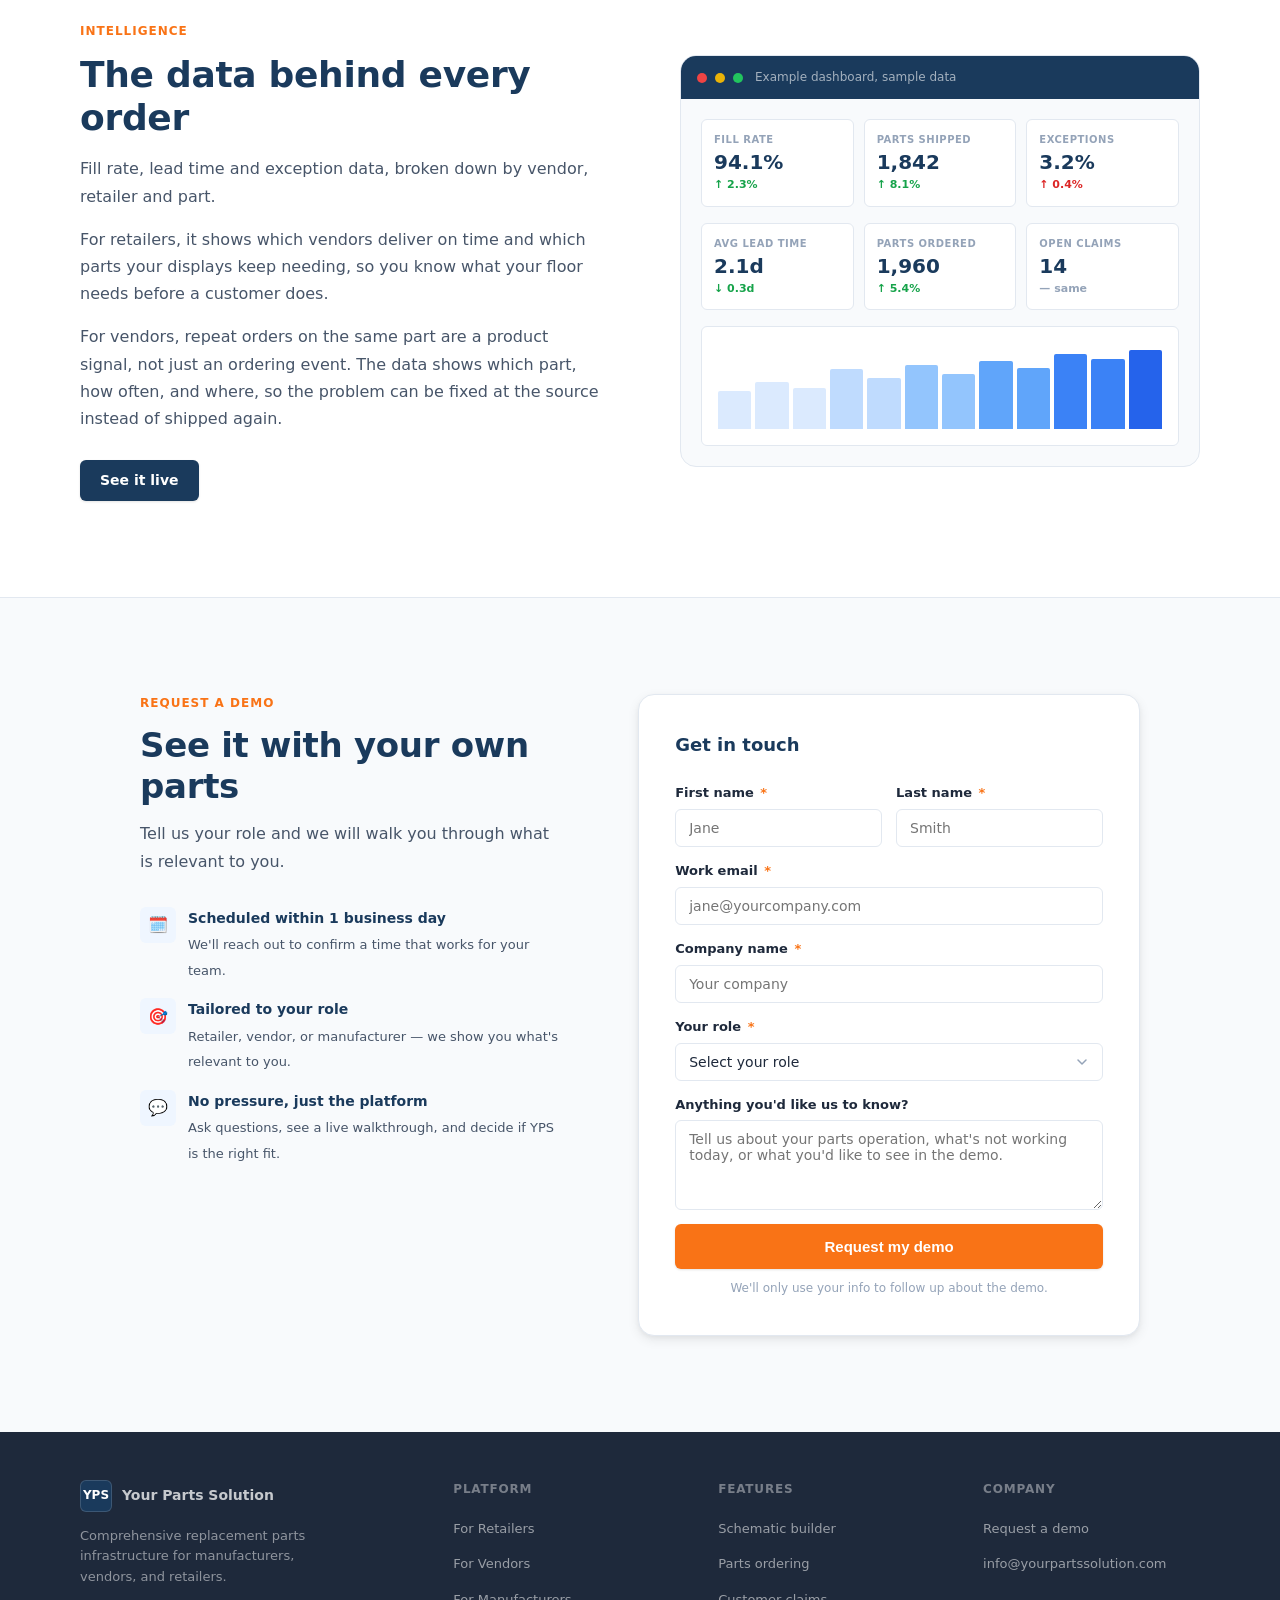
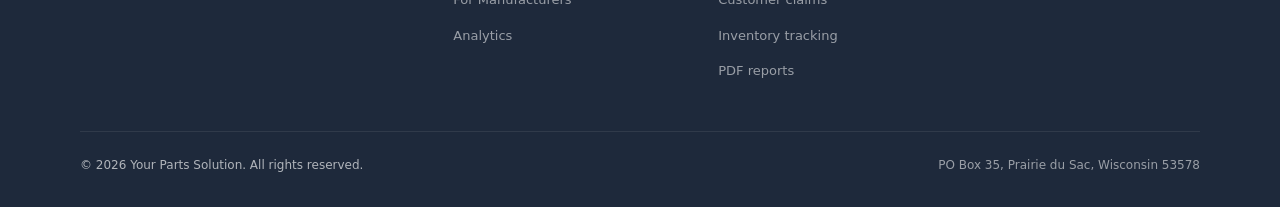
==== commit b6b28995: "Rebuild page as v2: consolidated feature grid, honest intelligence copy, accessibility pass Merges t" ====
--- a/yps-draft.html
+++ b/yps-draft.html
@@ -7,6 +7,8 @@
 <link rel="stylesheet" href="yps-draft.css">
 </head>
 <body>
+
+<a class="skip-link" href="#main">Skip to content</a>
 
 <!-- NAV -->
 <nav id="main-nav">
@@ -18,7 +20,7 @@
     <ul class="nav-links" id="nav-links">
       <li><a href="#retailers">For Retailers</a></li>
       <li><a href="#vendors">For Vendors</a></li>
-      <li><a href="#fullstack">Platform</a></li>
+      <li><a href="#features">Platform</a></li>
       <li><a href="#analytics">Analytics</a></li>
     </ul>
     <div class="nav-right">
@@ -36,7 +38,7 @@
 <div class="mobile-menu" id="mobile-menu" aria-hidden="true">
   <a href="#retailers" class="mobile-nav-link">For Retailers</a>
   <a href="#vendors" class="mobile-nav-link">For Vendors</a>
-  <a href="#fullstack" class="mobile-nav-link">Platform</a>
+  <a href="#features" class="mobile-nav-link">Platform</a>
   <a href="#analytics" class="mobile-nav-link">Analytics</a>
   <div class="mobile-menu-cta">
     <a class="btn btn-orange btn-full mobile-nav-link" href="#demo">Request a demo</a>
@@ -44,7 +46,7 @@
 </div>
 
 <!-- HERO -->
-<section class="hero">
+<section class="hero" id="main">
   <div class="hero-inner">
     <div>
       <h1>The right part, from multiple vendors, <span>in one order</span></h1>
@@ -61,9 +63,10 @@
         <div class="dot dot-green"></div>
         <span class="hero-visual-title">Parts Ordering — Select from the schematic</span>
       </div>
-      <div class="schematic-preview">
+      <span class="sr-only">A parts schematic with numbered markers. Clicking a marker selects that part.</span>
+      <div class="schematic-preview" aria-hidden="true">
         <div class="schematic-img-placeholder">
-          <svg width="90%" height="90%" viewBox="0 0 340 160" xmlns="http://www.w3.org/2000/svg">
+          <svg width="90%" height="90%" viewBox="0 0 340 160" xmlns="http://www.w3.org/2000/svg" aria-hidden="true">
             <rect x="60" y="20" width="220" height="120" rx="4" fill="none" stroke="rgba(255,255,255,0.08)" stroke-width="1"/>
             <line x1="100" y1="60" x2="180" y2="80" stroke="rgba(255,255,255,0.12)" stroke-width="1"/>
             <line x1="180" y1="80" x2="260" y2="50" stroke="rgba(255,255,255,0.12)" stroke-width="1"/>
@@ -97,48 +100,43 @@
   <div class="section-inner">
     <div class="section-label">Who we serve</div>
     <h2 class="section-title">Built for everyone in the parts chain</h2>
-    <p class="section-sub">Whether you're a retailer ordering parts, a vendor managing fulfillment, or a manufacturer running your parts program — YPS has a portal built for your role.</p>
+    <p class="section-sub">Whether you are ordering parts, filling orders, or running the whole program, there is a portal built for your role.</p>
     <div class="audience-grid">
       <div class="audience-card">
-        <div class="card-icon icon-blue">🏪</div>
+        <div class="card-icon icon-blue" aria-hidden="true">🏪</div>
         <div class="card-tag">Retailers</div>
-        <h3>Find the part you need</h3>
-        <p>Anyone on your team selects parts directly from the schematic and adds them to one cart. A single order can include parts from multiple vendors, so there is no separate ordering process per brand.</p>
+        <h3>Click the part, not a part number</h3>
+        <p>Anyone on your team opens the schematic, clicks the exact component, and adds it to one cart. A single order can cover every brand on the display.</p>
         <ul class="card-list">
-          <li>Select parts directly from schematics</li>
-          <li>One order across multiple vendors</li>
-          <li>Order history and status tracking</li>
-          <li>Fill rate visibility by vendor</li>
+          <li>One order instead of one per vendor</li>
           <li>Fewer wrong parts ordered</li>
+          <li>See where every order stands</li>
         </ul>
         <a class="card-link" href="#how">See the retailer experience →</a>
       </div>
       <div class="audience-card" id="vendors">
-        <div class="card-icon icon-orange">🏭</div>
+        <div class="card-icon icon-orange" aria-hidden="true">🏭</div>
         <div class="card-tag">Vendors</div>
-        <h3>Manage orders and track fulfillment</h3>
-        <p>Manage incoming orders across your retailer network in one dashboard. Retailers select parts directly from schematics to help avoid selection mistakes before you fulfill the order.</p>
+        <h3>One dashboard for every retailer</h3>
+        <p>Every incoming order from every retailer in one place, instead of a separate process for each account.</p>
         <ul class="card-list">
-          <li>Incoming order management dashboard</li>
-          <li>Order exception tracking and reporting</li>
-          <li>Lead time analytics</li>
-          <li>Retailer-level visibility</li>
+          <li>Every order in one queue</li>
           <li>Fewer wrong parts to process and return</li>
-        </ul>
-        <a class="card-link" href="#analytics">Explore vendor analytics →</a>
+          <li>Track status, exceptions and lead times</li>
+        </ul>
+        <a class="card-link" href="#analytics">See the vendor experience →</a>
       </div>
       <div class="audience-card" id="platform">
-        <div class="card-icon icon-navy">🔧</div>
+        <div class="card-icon icon-navy" aria-hidden="true">🔧</div>
         <div class="card-tag">Manufacturers</div>
-        <h3>Run your whole parts program</h3>
-        <p>Host your parts catalog and schematics on YPS. Give your authorized retailer network a polished ordering experience backed by real-time fulfillment data and a full inventory system.</p>
+        <h3>Your catalog, your network, your data</h3>
+        <p>We host your parts catalog as interactive schematics and give your authorized retailers a single place to order from.</p>
         <ul class="card-list">
-          <li>Schematics built and hosted for you</li>
-          <li>Authorized retailer network management</li>
-          <li>Customer claims management</li>
-          <li>Inventory and parts tracking</li>
-        </ul>
-        <a class="card-link" href="#fullstack">See the full platform →</a>
+          <li>Your catalog, built and hosted by us</li>
+          <li>You decide which retailers are authorized</li>
+          <li>Claims and inventory in the same system</li>
+        </ul>
+        <a class="card-link" href="#features">See the full platform →</a>
       </div>
     </div>
   </div>
@@ -153,23 +151,23 @@
     <div class="steps">
       <div class="step">
         <div class="step-num active">1</div>
-        <h4>Browse schematics</h4>
-        <p>Retailers open the parts schematic and see every component laid out visually — no part number lookup required.</p>
+        <h3>Open the schematic</h3>
+        <p>Your team sees every component laid out visually. Click the one you need, or search by part number if you already know it.</p>
       </div>
       <div class="step">
         <div class="step-num active">2</div>
-        <h4>Click to order</h4>
-        <p>Click a marker on the schematic, confirm the part, and add it to your cart. Combine parts from multiple vendors in a single order.</p>
+        <h3>Click to order</h3>
+        <p>Click a marker, confirm the part, add it to the cart. Combine parts from multiple vendors in one order.</p>
       </div>
       <div class="step">
         <div class="step-num">3</div>
-        <h4>Vendors fulfill</h4>
-        <p>A single order can span multiple vendors. YPS routes each line to the right vendor, and each vendor manages status, fulfillment exceptions, and lead times in their own dashboard.</p>
+        <h3>Vendors fulfill</h3>
+        <p>A single order can span multiple vendors. YPS routes each line to the right one, and each vendor manages status, exceptions and lead times in their own dashboard.</p>
       </div>
       <div class="step">
         <div class="step-num">4</div>
-        <h4>Analytics close the loop</h4>
-        <p>Fill rate, lead time, and exception data flow into dashboards for both retailers and the manufacturer.</p>
+        <h3>Everything is recorded</h3>
+        <p>Every order, status change and ship date is captured against the part, the vendor and the retailer. When somebody asks why fill rates moved, the answer is in the data.</p>
       </div>
     </div>
   </div>
@@ -178,120 +176,74 @@
 <!-- FEATURES -->
 <section id="features">
   <div class="section-inner">
-    <div class="section-label">Platform features</div>
+    <div class="section-label">What's included</div>
     <h2 class="section-title">Everything the parts process needs</h2>
-    <p class="section-sub">YPS is a full-stack replacement parts infrastructure platform, not a point solution.</p>
+    <p class="section-sub">Ordering is the front door. Behind it is the rest of the operation.</p>
     <div class="features-grid">
       <div class="feature-card">
         <div class="feature-icon">
-          <svg width="22" height="22" viewBox="0 0 24 24" fill="none" stroke="#2563eb" stroke-width="2" stroke-linecap="round" stroke-linejoin="round"><rect x="3" y="3" width="18" height="18" rx="2"/><circle cx="9" cy="9" r="2"/><path d="M15 9h.01M15 15h.01M9 15h.01"/></svg>
-        </div>
-        <h4>Schematics we build for you</h4>
-        <p>Tell us your products and which parts are available for each. We build and publish the interactive schematics, so there is no tool for your team to learn and nobody to train. Your retailers order straight from the schematic.</p>
-      </div>
-      <div class="feature-card">
-        <div class="feature-icon">
-          <svg width="22" height="22" viewBox="0 0 24 24" fill="none" stroke="#2563eb" stroke-width="2" stroke-linecap="round" stroke-linejoin="round"><path d="M3 3h18v18H3z"/><path d="M3 9h18M9 21V9"/></svg>
-        </div>
-        <h4>Multi-tenant retailer portal</h4>
-        <p>Every retailer gets their own scoped experience — order history, cart, and status visibility — across as many vendors and product lines as needed.</p>
-      </div>
-      <div class="feature-card">
-        <div class="feature-icon">
-          <svg width="22" height="22" viewBox="0 0 24 24" fill="none" stroke="#2563eb" stroke-width="2" stroke-linecap="round" stroke-linejoin="round"><polyline points="22 12 18 12 15 21 9 3 6 12 2 12"/></svg>
-        </div>
-        <h4>Intelligence dashboards</h4>
-        <p>KPI cards, trend charts, and fill rate tables for vendors and retailers. Rolling 30-day windows with period-over-period comparisons built in.</p>
-      </div>
-      <div class="feature-card">
-        <div class="feature-icon">
-          <svg width="22" height="22" viewBox="0 0 24 24" fill="none" stroke="#2563eb" stroke-width="2" stroke-linecap="round" stroke-linejoin="round"><path d="M9 14l-4-4 4-4"/><path d="M5 10h11a4 4 0 0 1 0 8h-1"/></svg>
-        </div>
-        <h4>Customer claims management</h4>
-        <p>Track and manage direct customer claims end to end. Tie claims back to specific orders, parts, and vendors so nothing gets lost in email threads.</p>
-      </div>
-      <div class="feature-card">
-        <div class="feature-icon">
-          <svg width="22" height="22" viewBox="0 0 24 24" fill="none" stroke="#2563eb" stroke-width="2" stroke-linecap="round" stroke-linejoin="round"><rect x="2" y="7" width="20" height="14" rx="2"/><path d="M16 7V5a2 2 0 0 0-2-2h-4a2 2 0 0 0-2 2v2"/><line x1="12" y1="12" x2="12" y2="16"/><line x1="10" y1="14" x2="14" y2="14"/></svg>
-        </div>
-        <h4>Parts inventory tracking</h4>
-        <p>Maintain a live inventory system for your parts catalog. Know what's in stock, what's on order, and where shortfalls are before they affect retailers.</p>
-      </div>
-      <div class="feature-card">
-        <div class="feature-icon">
-          <svg width="22" height="22" viewBox="0 0 24 24" fill="none" stroke="#2563eb" stroke-width="2" stroke-linecap="round" stroke-linejoin="round"><path d="M14 2H6a2 2 0 0 0-2 2v16a2 2 0 0 0 2 2h12a2 2 0 0 0 2-2V8z"/><polyline points="14 2 14 8 20 8"/></svg>
-        </div>
-        <h4>PDF reports</h4>
-        <p>Periodic reports generated on demand. Downloadable, shareable, and always reflecting current order and fulfillment data.</p>
-      </div>
-    </div>
-  </div>
-</section>
-
-<!-- FULL STACK CAPABILITIES -->
-<div class="fullstack-section" id="fullstack">
-  <div class="fullstack-inner">
-    <div class="fullstack-header">
-      <div class="fullstack-label">More than an ordering portal</div>
-      <h2>The complete replacement parts operation</h2>
-      <p>YPS goes beyond order entry. Every part of the parts process — from catalog hosting to customer claims to inventory — lives in one connected platform.</p>
-    </div>
-    <div class="capability-grid">
-      <div class="capability-card">
-        <div class="cap-icon">📐</div>
-        <h4>Catalog hosting</h4>
-        <p>Your full parts catalog lives on YPS as interactive schematics that we build and maintain. Retailers click the schematic, not a part number list, so orders come in accurately from the start.</p>
-      </div>
-      <div class="capability-card">
-        <div class="cap-icon">📦</div>
-        <h4>Fulfillment status reporting</h4>
-        <p>Track every order from placement through delivery. Exceptions, delays, and fulfillment gaps are visible in real time — no manual status chasing required.</p>
-      </div>
-      <div class="capability-card">
-        <div class="cap-icon">🔁</div>
-        <h4>Customer claims</h4>
-        <p>Manage warranty and replacement claims directly in the platform. Claims tie back to the original order, part, and vendor so every resolution has full context.</p>
-      </div>
-      <div class="capability-card">
-        <div class="cap-icon">🗄️</div>
-        <h4>Parts inventory system</h4>
-        <p>Track stock levels, on-order quantities, and part availability across your catalog. Know what's available before a retailer places an order.</p>
-      </div>
-      <div class="capability-card">
-        <div class="cap-icon">📊</div>
-        <h4>Retailer and vendor analytics</h4>
-        <p>Fill rate, lead time, and order volume data broken down by retailer, vendor, and part. Rolling windows with trend comparisons out of the box.</p>
-      </div>
-      <div class="capability-card">
-        <div class="cap-icon">👥</div>
-        <h4>Network management</h4>
-        <p>Manage your authorized retailer network, vendor relationships, and user access from a single admin surface. No spreadsheet required.</p>
-      </div>
-    </div>
-  </div>
-</div>
+          <svg width="22" height="22" viewBox="0 0 24 24" fill="none" stroke="#2563eb" stroke-width="2" stroke-linecap="round" stroke-linejoin="round" aria-hidden="true"><rect x="3" y="3" width="18" height="18" rx="2"/><circle cx="9" cy="9" r="2"/><path d="M15 9h.01M15 15h.01M9 15h.01"/></svg>
+        </div>
+        <h3>Schematics we build for you</h3>
+        <p>Tell us your products and which parts are available for each. We build and publish the interactive schematics. There is no tool for your team to learn and nobody to train.</p>
+      </div>
+      <div class="feature-card">
+        <div class="feature-icon">
+          <svg width="22" height="22" viewBox="0 0 24 24" fill="none" stroke="#2563eb" stroke-width="2" stroke-linecap="round" stroke-linejoin="round" aria-hidden="true"><circle cx="12" cy="4" r="2"/><path d="M12 6v4M12 10H5v4M12 10h7v4"/><circle cx="5" cy="18" r="2"/><circle cx="19" cy="18" r="2"/></svg>
+        </div>
+        <h3>Multi-vendor ordering</h3>
+        <p>One order can contain parts from any number of vendors. YPS splits it and routes each line automatically.</p>
+      </div>
+      <div class="feature-card">
+        <div class="feature-icon">
+          <svg width="22" height="22" viewBox="0 0 24 24" fill="none" stroke="#2563eb" stroke-width="2" stroke-linecap="round" stroke-linejoin="round" aria-hidden="true"><path d="M3 3h18v18H3z"/><path d="M3 9h18M9 21V9"/></svg>
+        </div>
+        <h3>A portal for every retailer</h3>
+        <p>Each retailer gets their own scoped experience with their own catalog, order history and cart, across as many vendors as needed.</p>
+      </div>
+      <div class="feature-card">
+        <div class="feature-icon">
+          <svg width="22" height="22" viewBox="0 0 24 24" fill="none" stroke="#2563eb" stroke-width="2" stroke-linecap="round" stroke-linejoin="round" aria-hidden="true"><circle cx="12" cy="12" r="9"/><path d="M12 7v5l3 3"/></svg>
+        </div>
+        <h3>Fulfillment tracking</h3>
+        <p>Follow every order from placement to delivery. Exceptions and delays are visible without chasing anyone for a status.</p>
+      </div>
+      <div class="feature-card">
+        <div class="feature-icon">
+          <svg width="22" height="22" viewBox="0 0 24 24" fill="none" stroke="#2563eb" stroke-width="2" stroke-linecap="round" stroke-linejoin="round" aria-hidden="true"><path d="M9 14l-4-4 4-4"/><path d="M5 10h11a4 4 0 0 1 0 8h-1"/></svg>
+        </div>
+        <h3>Customer claims</h3>
+        <p>Manage warranty and replacement claims in the same system, tied back to the original order, part and vendor.</p>
+      </div>
+      <div class="feature-card">
+        <div class="feature-icon">
+          <svg width="22" height="22" viewBox="0 0 24 24" fill="none" stroke="#2563eb" stroke-width="2" stroke-linecap="round" stroke-linejoin="round" aria-hidden="true"><rect x="2" y="7" width="20" height="14" rx="2"/><path d="M16 7V5a2 2 0 0 0-2-2h-4a2 2 0 0 0-2 2v2"/><line x1="12" y1="12" x2="12" y2="16"/><line x1="10" y1="14" x2="14" y2="14"/></svg>
+        </div>
+        <h3>Parts inventory</h3>
+        <p>Track stock levels, quantities on order and availability across the catalog, so shortfalls surface before a retailer hits one.</p>
+      </div>
+    </div>
+  </div>
+</section>
 
 <!-- ANALYTICS -->
 <section class="analytics-section" id="analytics">
   <div class="analytics-inner">
     <div>
       <div class="section-label">Intelligence</div>
-      <h2 class="section-title">Data that actually closes the loop</h2>
-      <p style="font-size:16px;color:var(--gray-600);line-height:1.7;margin-bottom:28px;">The YPS Intelligence dashboard gives vendors and retailers KPI cards, trend charts, and fill rate breakdowns — all updated in real time from live order data.</p>
-      <ul class="card-list" style="margin-bottom:28px;">
-        <li>Rolling 30-day KPI cards with period-over-period change</li>
-        <li>Trend charts for orders, parts shipped, fill rate, and lead time</li>
-        <li>Top 10 parts ordered and top exception parts by volume</li>
-        <li>Retailer-level fill rate and fulfillment status breakdowns</li>
-      </ul>
+      <h2 class="section-title">The data behind every order</h2>
+      <p style="font-size:16px;color:var(--gray-600);line-height:1.7;margin-bottom:16px;">Fill rate, lead time and exception data, broken down by vendor, retailer and part.</p>
+      <p style="font-size:16px;color:var(--gray-600);line-height:1.7;margin-bottom:16px;">For retailers, it shows which vendors deliver on time and which parts your displays keep needing, so you know what your floor needs before a customer does.</p>
+      <p style="font-size:16px;color:var(--gray-600);line-height:1.7;margin-bottom:28px;">For vendors, repeat orders on the same part are a product signal, not just an ordering event. The data shows which part, how often, and where, so the problem can be fixed at the source instead of shipped again.</p>
       <a class="btn btn-primary" href="#demo">See it live</a>
     </div>
-    <div class="analytics-dashboard">
+    <span class="sr-only">An example dashboard showing fill rate, parts shipped, exceptions and lead time.</span>
+    <div class="analytics-dashboard" aria-hidden="true">
       <div class="dashboard-bar">
         <div class="dot dot-red"></div>
         <div class="dot dot-yellow"></div>
         <div class="dot dot-green"></div>
-        <span>Vendor Intelligence — Sample data — Rolling 30 days</span>
+        <span>Example dashboard, sample data</span>
       </div>
       <div class="dashboard-body">
         <div class="kpi-row">
@@ -352,8 +304,8 @@
   <div class="demo-inner">
     <div class="demo-left">
       <div class="section-label">Request a demo</div>
-      <h2>See YPS in action</h2>
-      <p>Fill out the form and we'll schedule a walkthrough tailored to your role — whether you're a retailer, vendor, or manufacturer looking to run your parts program on YPS.</p>
+      <h2>See it with your own parts</h2>
+      <p>Tell us your role and we will walk you through what is relevant to you.</p>
       <div class="demo-perks">
         <div class="demo-perk">
           <div class="perk-icon">🗓️</div>
@@ -417,7 +369,7 @@
         <button type="submit" class="btn btn-orange btn-full">Request my demo</button>
         <p class="form-note">We'll only use your info to follow up about the demo.</p>
       </form>
-      <div class="form-success" id="form-success">
+      <div class="form-success" id="form-success" role="status" aria-live="polite">
         <div class="success-icon">✓</div>
         <h4>Request received</h4>
         <p>We'll reach out within one business day to schedule your walkthrough.</p>
@@ -438,7 +390,7 @@
         <p class="footer-tagline">Comprehensive replacement parts infrastructure for manufacturers, vendors, and retailers.</p>
       </div>
       <div class="footer-col">
-        <h5>Platform</h5>
+        <h3>Platform</h3>
         <ul>
           <li><a href="#retailers">For Retailers</a></li>
           <li><a href="#vendors">For Vendors</a></li>
@@ -447,7 +399,7 @@
         </ul>
       </div>
       <div class="footer-col">
-        <h5>Features</h5>
+        <h3>Features</h3>
         <ul>
           <li><a href="#features">Schematic builder</a></li>
           <li><a href="#features">Parts ordering</a></li>
@@ -457,7 +409,7 @@
         </ul>
       </div>
       <div class="footer-col">
-        <h5>Company</h5>
+        <h3>Company</h3>
         <ul>
           <li><a href="#demo">Request a demo</a></li>
           <li><a href="mailto:info@yourpartssolution.com">info@yourpartssolution.com</a></li>
--- a/yps-draft.css
+++ b/yps-draft.css
@@ -32,6 +32,33 @@
   background: var(--white);
 }
 
+/* ── ACCESSIBILITY ── */
+.sr-only {
+  position: absolute;
+  width: 1px;
+  height: 1px;
+  padding: 0;
+  margin: -1px;
+  overflow: hidden;
+  clip: rect(0, 0, 0, 0);
+  white-space: nowrap;
+  border: 0;
+}
+
+.skip-link {
+  position: absolute;
+  left: -9999px;
+  top: 0;
+  background: var(--navy);
+  color: white;
+  padding: 12px 20px;
+  z-index: 300;
+}
+
+.skip-link:focus {
+  left: 0;
+}
+
 /* ── NAV ── */
 nav {
   position: sticky;
@@ -511,7 +538,7 @@
 }
 
 .step-num.active { background: var(--navy); border-color: var(--navy); color: white; }
-.step h4 { font-size: 15px; font-weight: 700; color: var(--navy); margin-bottom: 6px; }
+.step h3 { font-size: 15px; font-weight: 700; color: var(--navy); margin-bottom: 6px; }
 .step p { font-size: 13px; color: var(--gray-600); line-height: 1.55; }
 
 /* ── FEATURES ── */
@@ -539,67 +566,8 @@
   margin-bottom: 16px;
 }
 
-.feature-card h4 { font-size: 16px; font-weight: 700; color: var(--navy); margin-bottom: 8px; }
+.feature-card h3 { font-size: 16px; font-weight: 700; color: var(--navy); margin-bottom: 8px; }
 .feature-card p { font-size: 14px; color: var(--gray-600); line-height: 1.6; }
-
-/* ── FULL STACK ── */
-.fullstack-section { background: var(--navy); padding: 96px 2rem; }
-
-.fullstack-inner { max-width: 1120px; margin: 0 auto; }
-
-.fullstack-header { max-width: 640px; margin-bottom: 56px; }
-
-.fullstack-label {
-  font-size: 12px;
-  font-weight: 700;
-  text-transform: uppercase;
-  letter-spacing: 1px;
-  color: var(--orange-light);
-  margin-bottom: 12px;
-}
-
-.fullstack-inner h2 {
-  font-size: 36px;
-  font-weight: 700;
-  color: white;
-  line-height: 1.2;
-  letter-spacing: -0.3px;
-  margin-bottom: 16px;
-}
-
-.fullstack-header p { font-size: 17px; color: rgba(255,255,255,0.6); line-height: 1.7; }
-
-.capability-grid {
-  display: grid;
-  grid-template-columns: repeat(3, 1fr);
-  gap: 20px;
-}
-
-.capability-card {
-  background: rgba(255,255,255,0.06);
-  border: 1px solid rgba(255,255,255,0.1);
-  border-radius: var(--radius-lg);
-  padding: 28px;
-  transition: background 0.2s, border-color 0.2s;
-}
-
-.capability-card:hover { background: rgba(255,255,255,0.09); border-color: rgba(255,255,255,0.18); }
-
-.cap-icon {
-  width: 44px;
-  height: 44px;
-  border-radius: var(--radius-sm);
-  background: rgba(249,115,22,0.15);
-  border: 1px solid rgba(249,115,22,0.25);
-  display: flex;
-  align-items: center;
-  justify-content: center;
-  font-size: 20px;
-  margin-bottom: 18px;
-}
-
-.capability-card h4 { font-size: 16px; font-weight: 700; color: white; margin-bottom: 8px; }
-.capability-card p { font-size: 14px; color: rgba(255,255,255,0.55); line-height: 1.65; }
 
 /* ── ANALYTICS ── */
 .analytics-section { background: var(--white); }
@@ -860,7 +828,7 @@
 
 .footer-tagline { font-size: 13px; color: rgba(255,255,255,0.5); line-height: 1.6; max-width: 240px; }
 
-.footer-col h5 { font-size: 12px; font-weight: 700; text-transform: uppercase; letter-spacing: 0.8px; color: rgba(255,255,255,0.4); margin-bottom: 16px; }
+.footer-col h3 { font-size: 12px; font-weight: 700; text-transform: uppercase; letter-spacing: 0.8px; color: rgba(255,255,255,0.4); margin-bottom: 16px; }
 
 .footer-col ul { list-style: none; display: flex; flex-direction: column; gap: 10px; }
 
@@ -875,8 +843,8 @@
   justify-content: space-between;
 }
 
-.footer-copy { font-size: 12px; color: rgba(255,255,255,0.5); }
-.footer-address { font-size: 12px; color: rgba(255,255,255,0.3); }
+.footer-copy { font-size: 12px; color: rgba(255,255,255,0.65); }
+.footer-address { font-size: 12px; color: rgba(255,255,255,0.55); }
 
 /* ── RESPONSIVE ── */
 @media (max-width: 900px) {
@@ -901,7 +869,6 @@
   .steps { grid-template-columns: 1fr 1fr; gap: 32px; }
   .steps::before { display: none; }
   .features-grid { grid-template-columns: 1fr; }
-  .capability-grid { grid-template-columns: 1fr 1fr; }
   .analytics-inner { grid-template-columns: 1fr; }
 
   /* demo */
@@ -915,7 +882,6 @@
 }
 
 @media (max-width: 520px) {
-  .capability-grid { grid-template-columns: 1fr; }
   .hero-actions { flex-direction: column; }
   .hero-actions .btn { width: 100%; justify-content: center; }
   .demo-form-card { padding: 24px; }
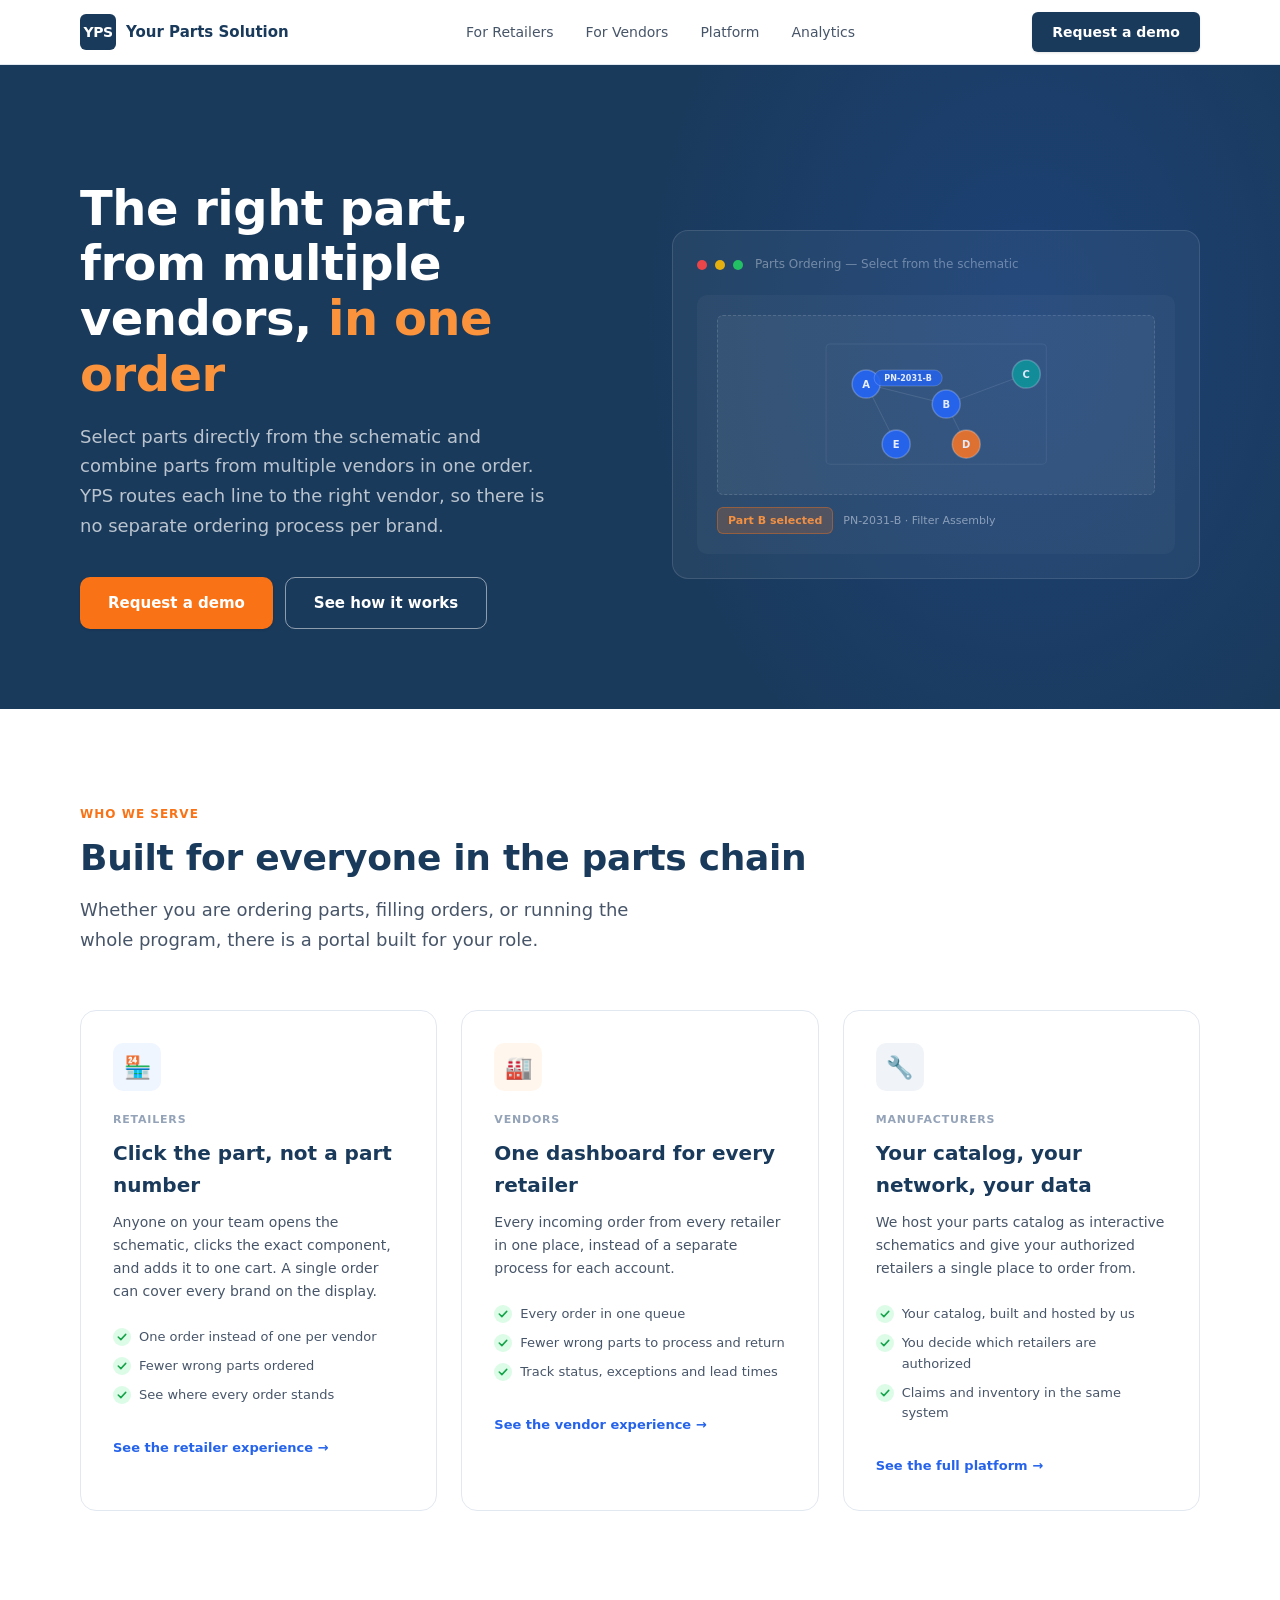
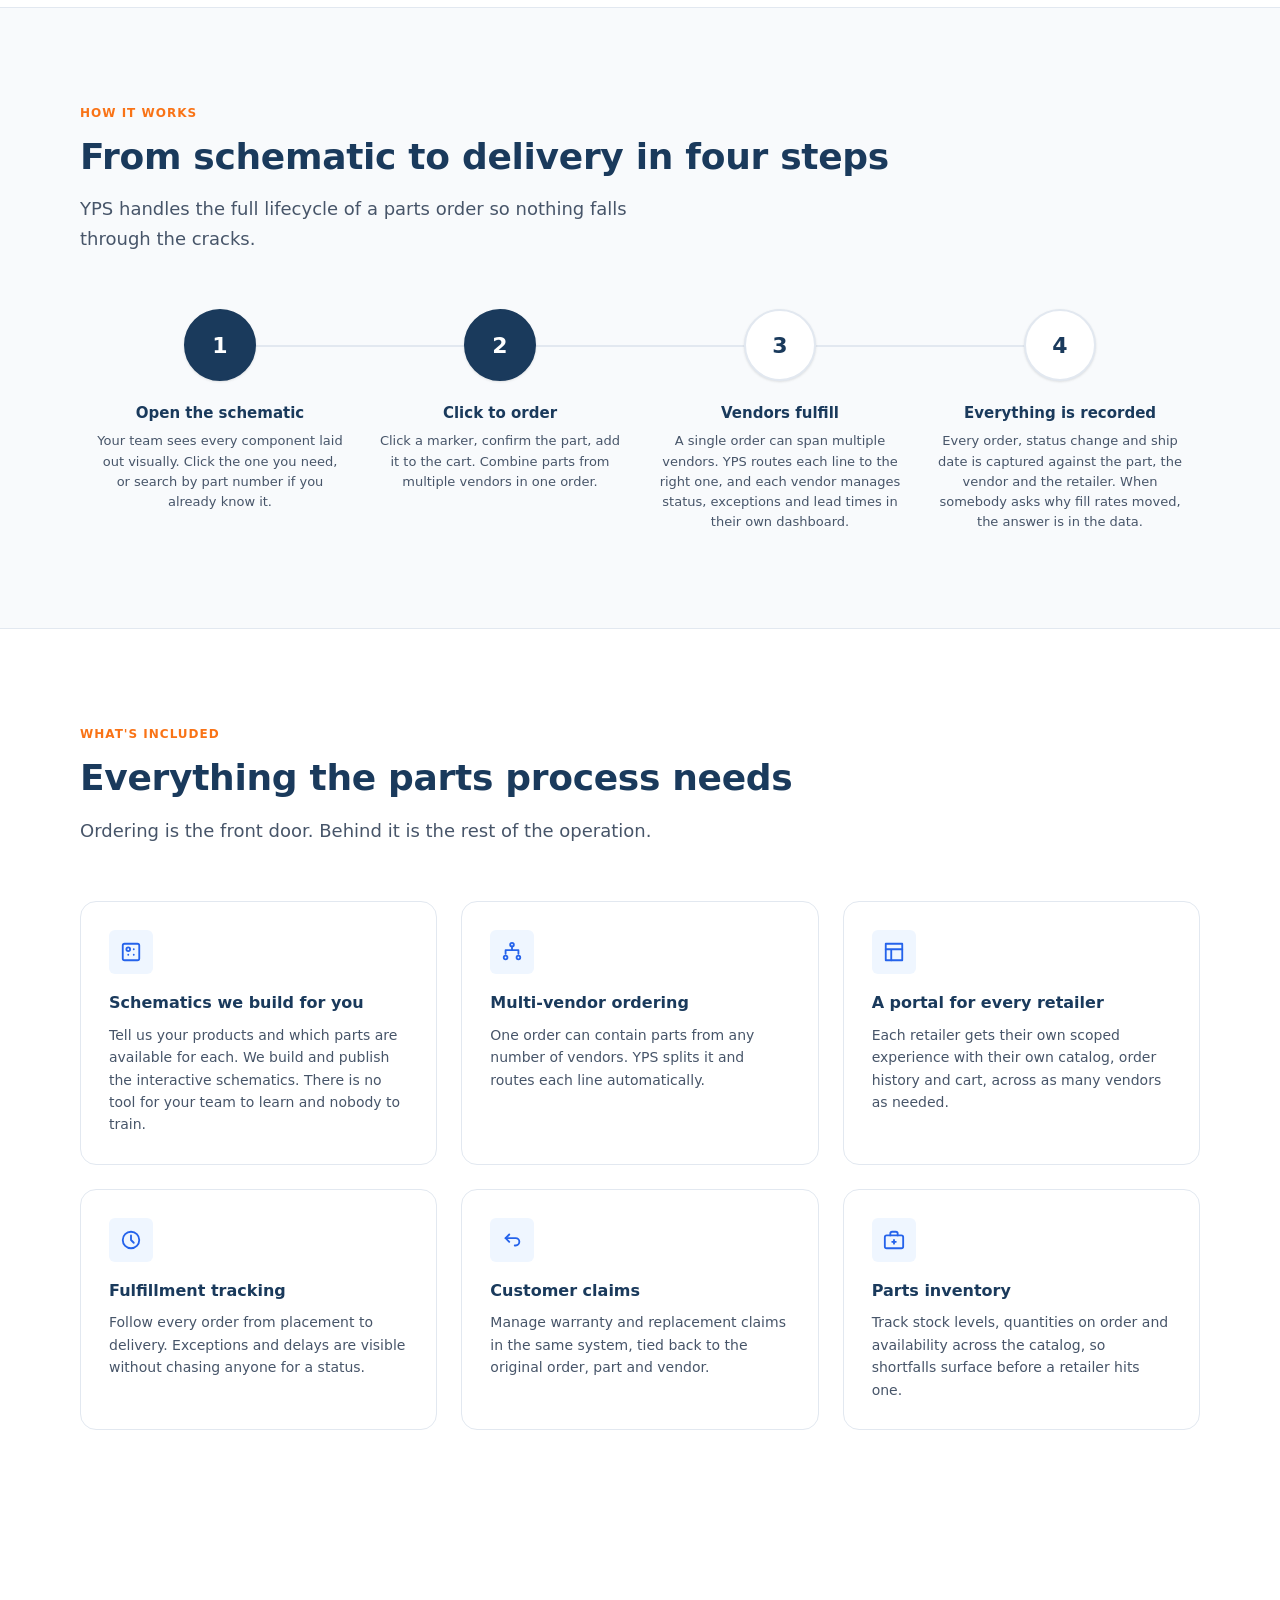
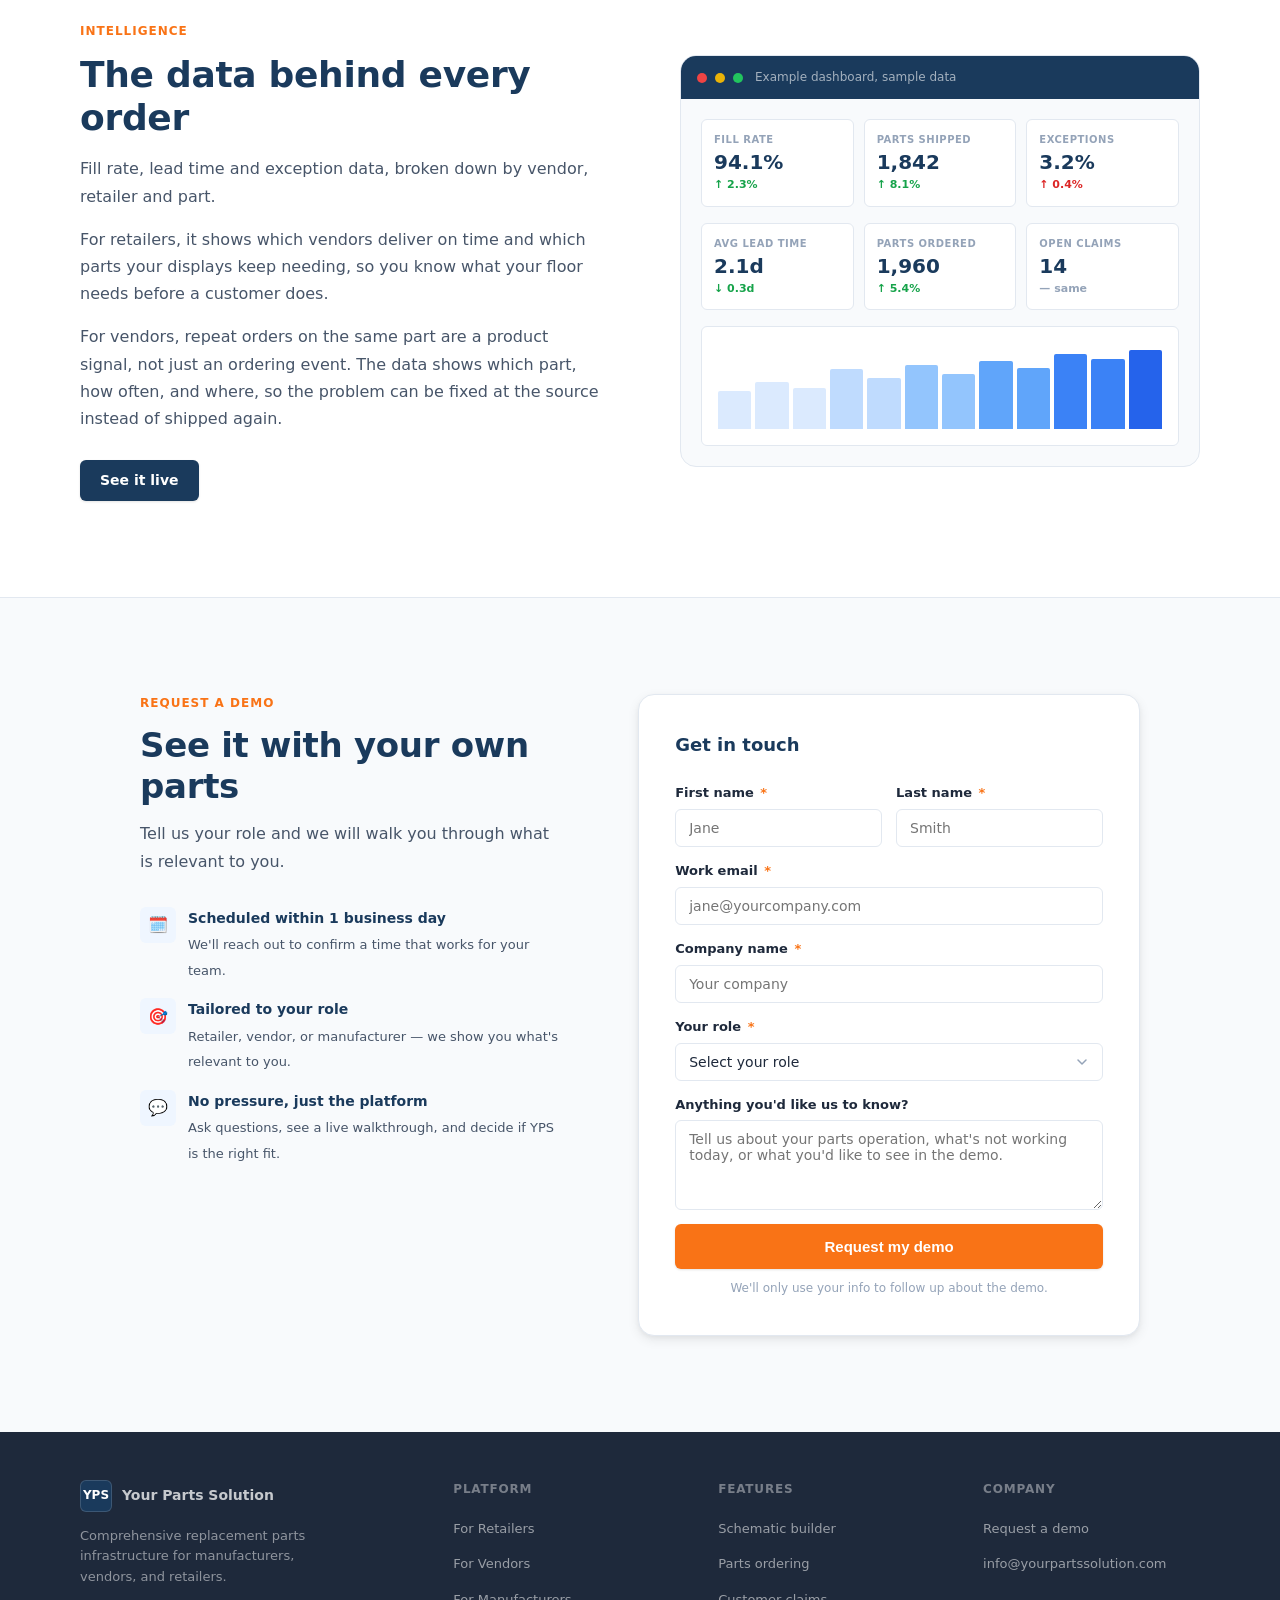
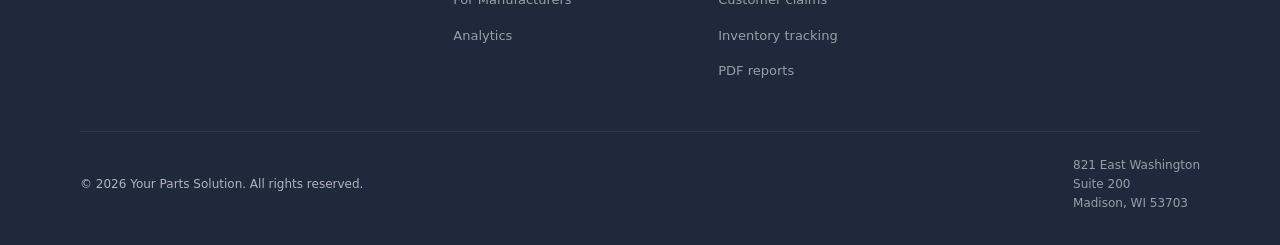
==== commit 72ca0328: "Update footer address to Madison office Co-Authored-By: Claude Sonnet 5 <noreply@anthropic.com>" ====
--- a/yps-draft.html
+++ b/yps-draft.html
@@ -418,7 +418,7 @@
     </div>
     <div class="footer-bottom">
       <span class="footer-copy">© 2026 Your Parts Solution. All rights reserved.</span>
-      <span class="footer-address">PO Box 35, Prairie du Sac, Wisconsin 53578</span>
+      <span class="footer-address">821 East Washington<br>Suite 200<br>Madison, WI 53703</span>
     </div>
   </div>
 </footer>
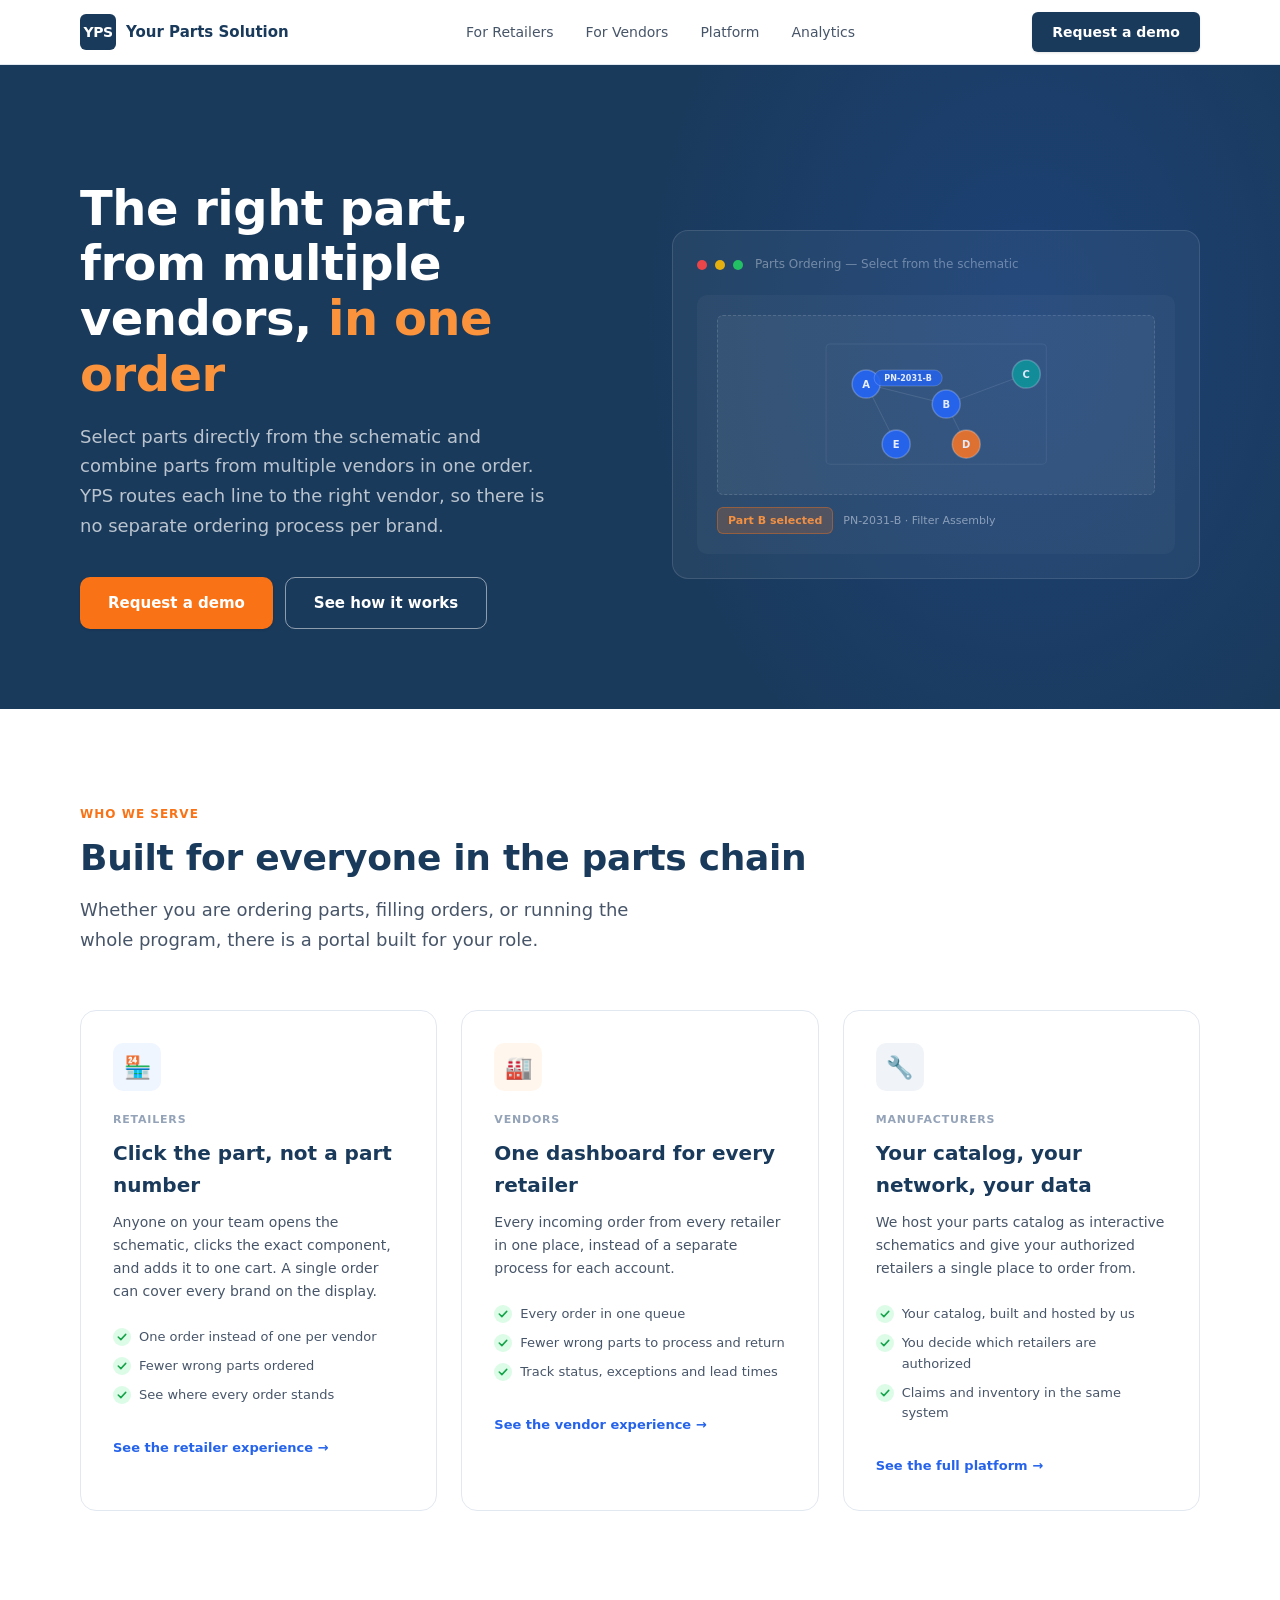
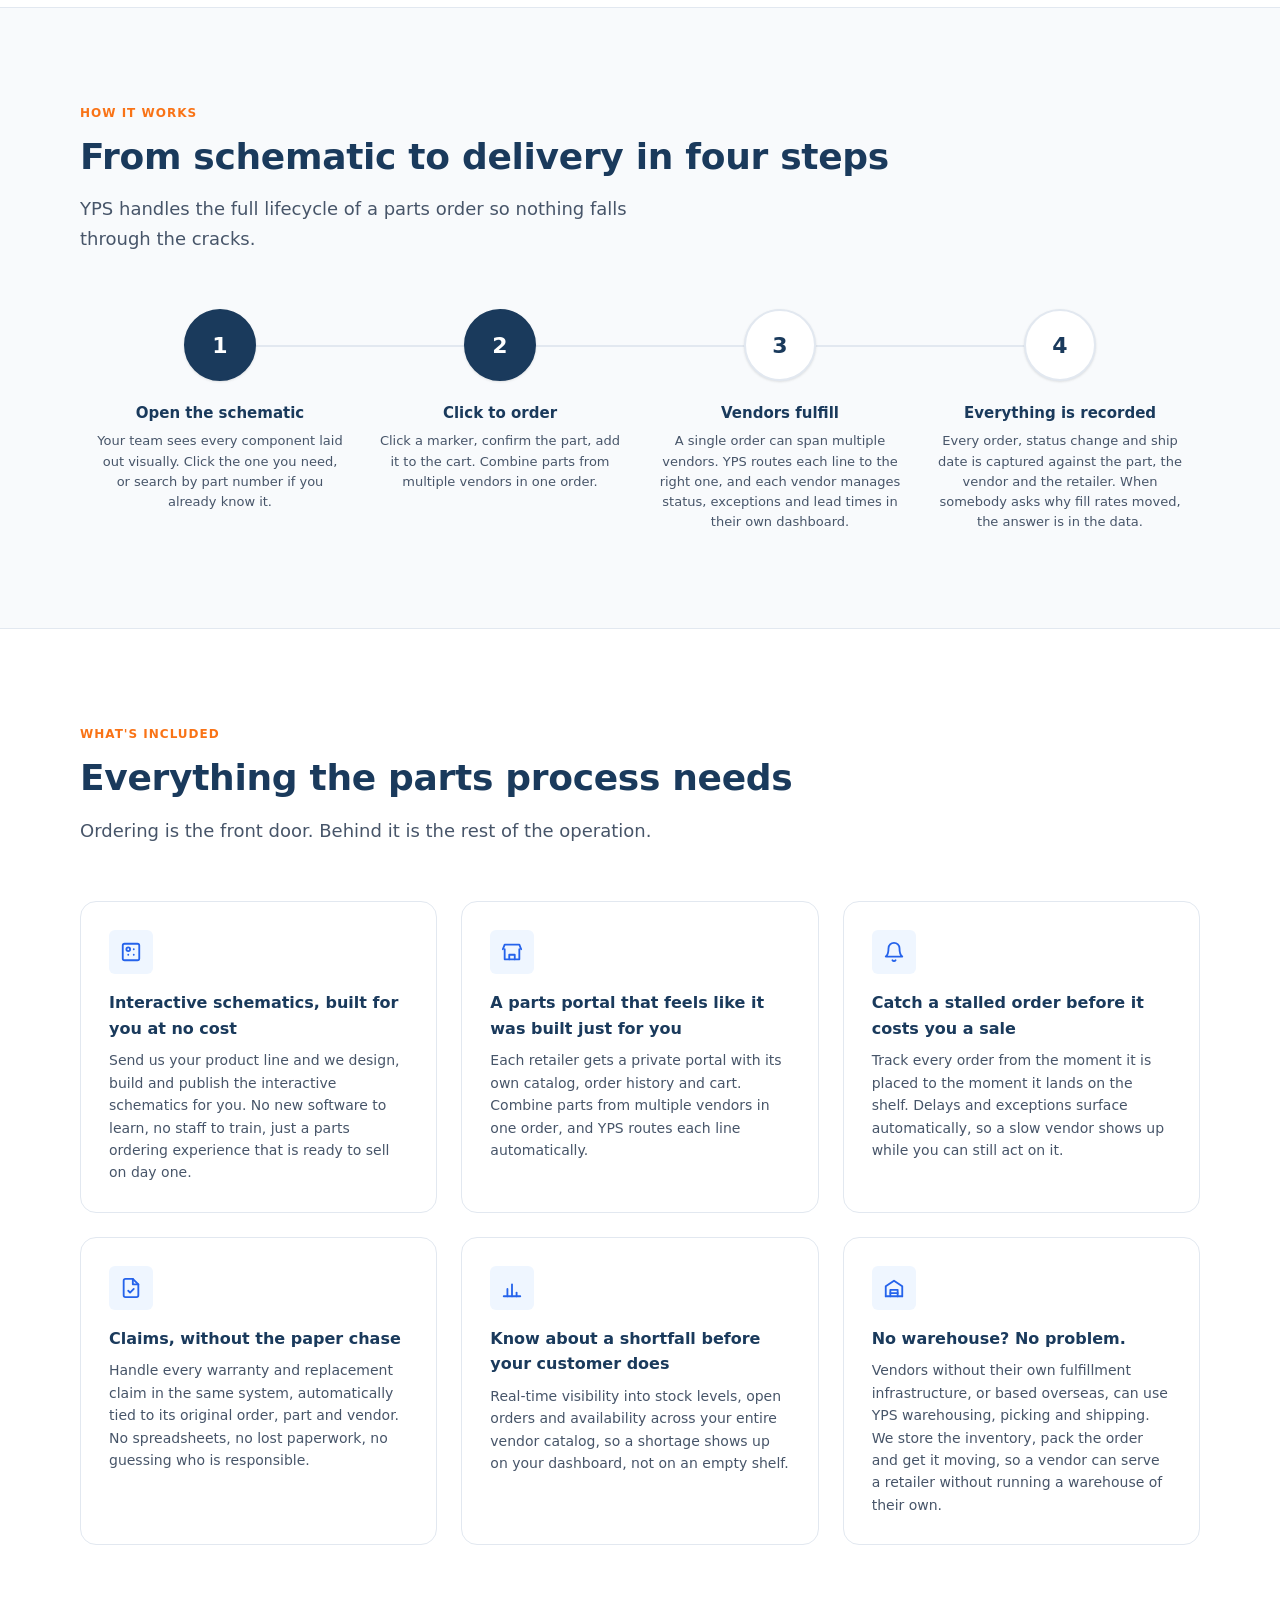
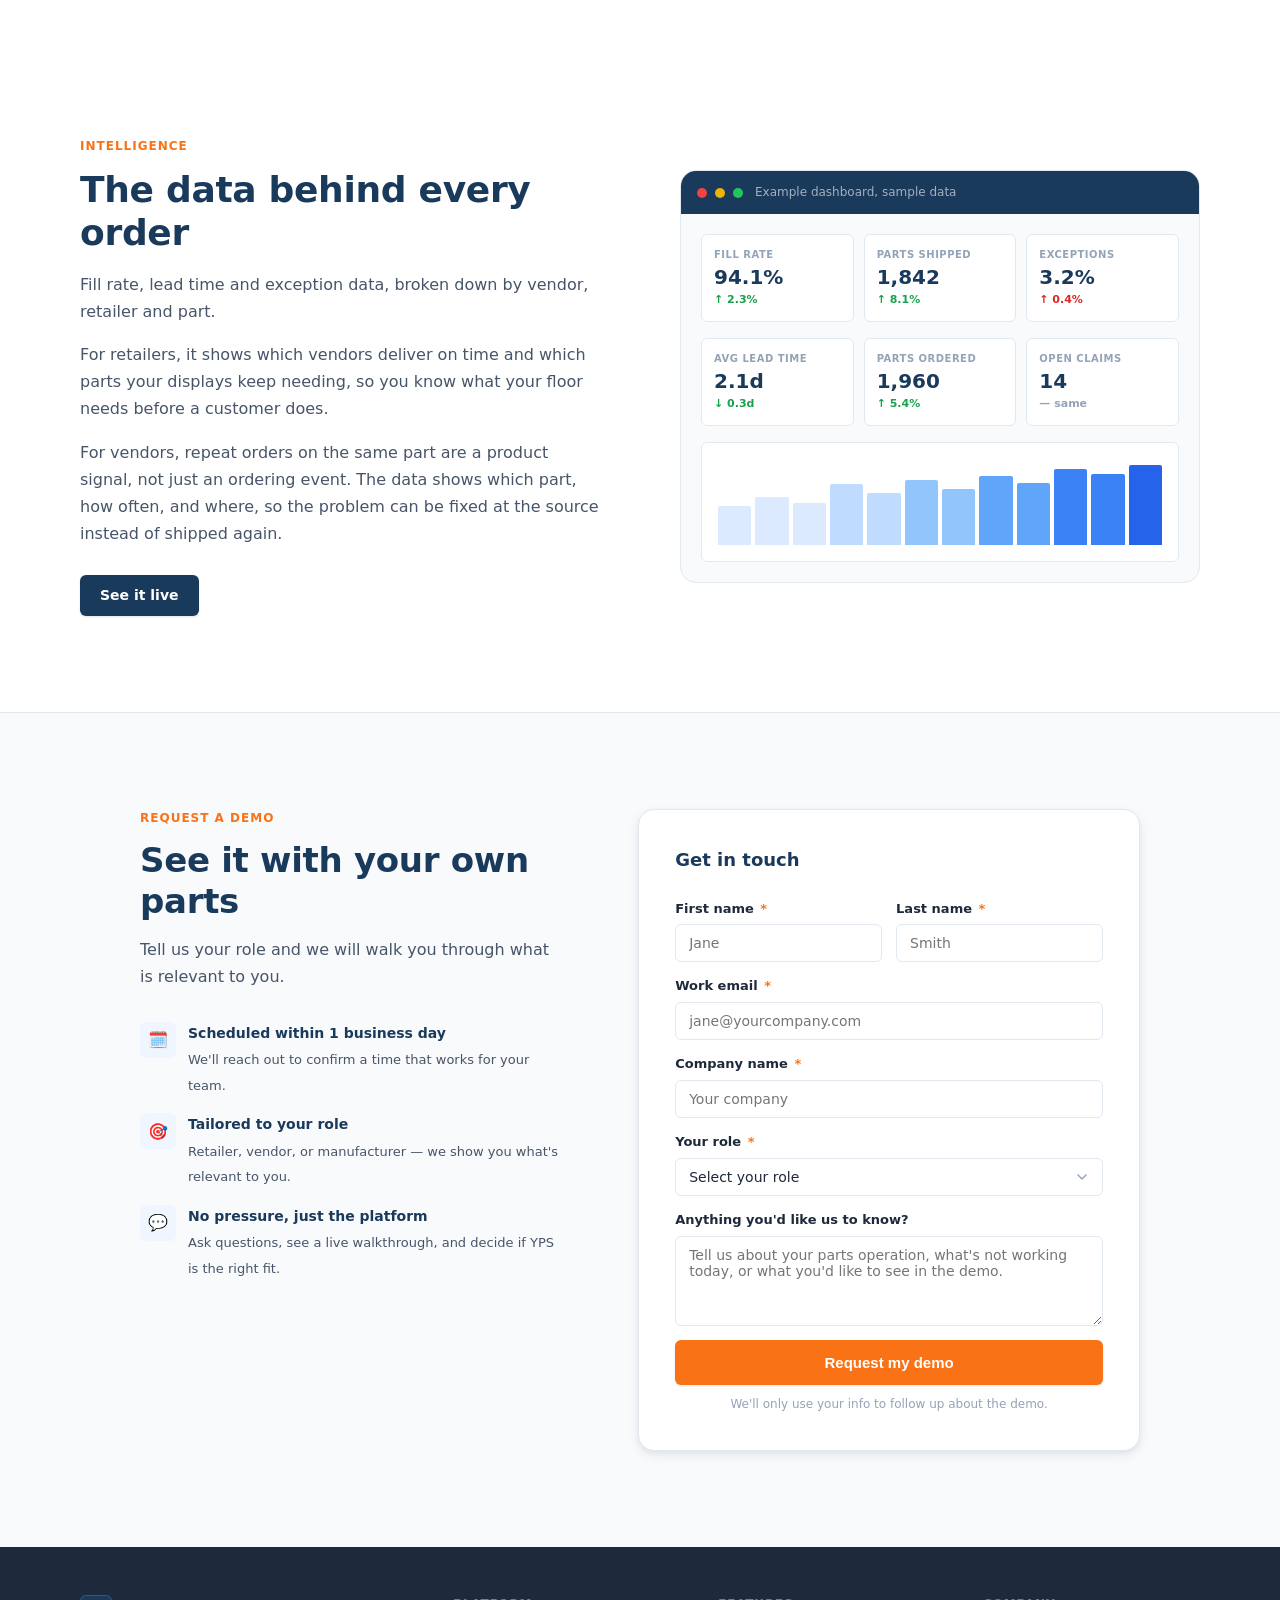
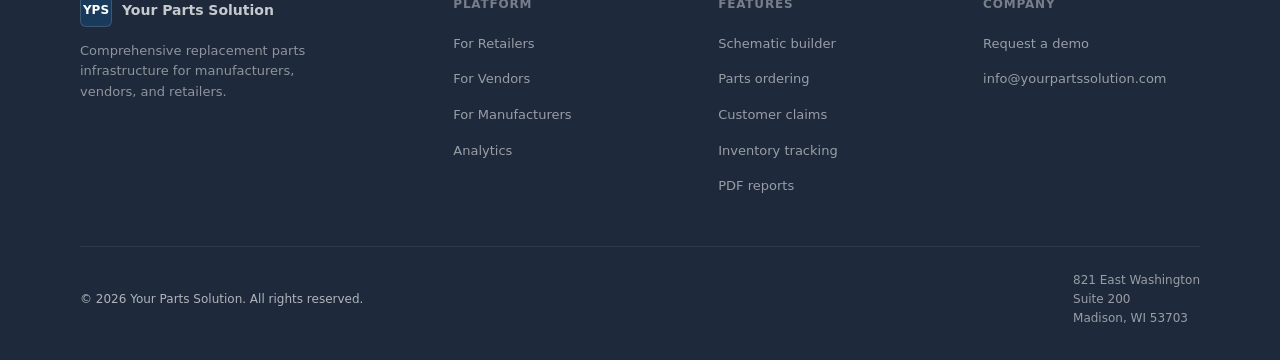
==== commit bc2082ea: "Rewrite feature cards, repoint vendor links to the features section" ====
--- a/yps-draft.html
+++ b/yps-draft.html
@@ -19,7 +19,7 @@
     </a>
     <ul class="nav-links" id="nav-links">
       <li><a href="#retailers">For Retailers</a></li>
-      <li><a href="#vendors">For Vendors</a></li>
+      <li><a href="#features">For Vendors</a></li>
       <li><a href="#features">Platform</a></li>
       <li><a href="#analytics">Analytics</a></li>
     </ul>
@@ -37,7 +37,7 @@
 <!-- MOBILE MENU -->
 <div class="mobile-menu" id="mobile-menu" aria-hidden="true">
   <a href="#retailers" class="mobile-nav-link">For Retailers</a>
-  <a href="#vendors" class="mobile-nav-link">For Vendors</a>
+  <a href="#features" class="mobile-nav-link">For Vendors</a>
   <a href="#features" class="mobile-nav-link">Platform</a>
   <a href="#analytics" class="mobile-nav-link">Analytics</a>
   <div class="mobile-menu-cta">
@@ -124,7 +124,7 @@
           <li>Fewer wrong parts to process and return</li>
           <li>Track status, exceptions and lead times</li>
         </ul>
-        <a class="card-link" href="#analytics">See the vendor experience →</a>
+        <a class="card-link" href="#features">See the vendor experience →</a>
       </div>
       <div class="audience-card" id="platform">
         <div class="card-icon icon-navy" aria-hidden="true">🔧</div>
@@ -184,43 +184,43 @@
         <div class="feature-icon">
           <svg width="22" height="22" viewBox="0 0 24 24" fill="none" stroke="#2563eb" stroke-width="2" stroke-linecap="round" stroke-linejoin="round" aria-hidden="true"><rect x="3" y="3" width="18" height="18" rx="2"/><circle cx="9" cy="9" r="2"/><path d="M15 9h.01M15 15h.01M9 15h.01"/></svg>
         </div>
-        <h3>Schematics we build for you</h3>
-        <p>Tell us your products and which parts are available for each. We build and publish the interactive schematics. There is no tool for your team to learn and nobody to train.</p>
-      </div>
-      <div class="feature-card">
-        <div class="feature-icon">
-          <svg width="22" height="22" viewBox="0 0 24 24" fill="none" stroke="#2563eb" stroke-width="2" stroke-linecap="round" stroke-linejoin="round" aria-hidden="true"><circle cx="12" cy="4" r="2"/><path d="M12 6v4M12 10H5v4M12 10h7v4"/><circle cx="5" cy="18" r="2"/><circle cx="19" cy="18" r="2"/></svg>
-        </div>
-        <h3>Multi-vendor ordering</h3>
-        <p>One order can contain parts from any number of vendors. YPS splits it and routes each line automatically.</p>
-      </div>
-      <div class="feature-card">
-        <div class="feature-icon">
-          <svg width="22" height="22" viewBox="0 0 24 24" fill="none" stroke="#2563eb" stroke-width="2" stroke-linecap="round" stroke-linejoin="round" aria-hidden="true"><path d="M3 3h18v18H3z"/><path d="M3 9h18M9 21V9"/></svg>
-        </div>
-        <h3>A portal for every retailer</h3>
-        <p>Each retailer gets their own scoped experience with their own catalog, order history and cart, across as many vendors as needed.</p>
-      </div>
-      <div class="feature-card">
-        <div class="feature-icon">
-          <svg width="22" height="22" viewBox="0 0 24 24" fill="none" stroke="#2563eb" stroke-width="2" stroke-linecap="round" stroke-linejoin="round" aria-hidden="true"><circle cx="12" cy="12" r="9"/><path d="M12 7v5l3 3"/></svg>
-        </div>
-        <h3>Fulfillment tracking</h3>
-        <p>Follow every order from placement to delivery. Exceptions and delays are visible without chasing anyone for a status.</p>
-      </div>
-      <div class="feature-card">
-        <div class="feature-icon">
-          <svg width="22" height="22" viewBox="0 0 24 24" fill="none" stroke="#2563eb" stroke-width="2" stroke-linecap="round" stroke-linejoin="round" aria-hidden="true"><path d="M9 14l-4-4 4-4"/><path d="M5 10h11a4 4 0 0 1 0 8h-1"/></svg>
-        </div>
-        <h3>Customer claims</h3>
-        <p>Manage warranty and replacement claims in the same system, tied back to the original order, part and vendor.</p>
-      </div>
-      <div class="feature-card">
-        <div class="feature-icon">
-          <svg width="22" height="22" viewBox="0 0 24 24" fill="none" stroke="#2563eb" stroke-width="2" stroke-linecap="round" stroke-linejoin="round" aria-hidden="true"><rect x="2" y="7" width="20" height="14" rx="2"/><path d="M16 7V5a2 2 0 0 0-2-2h-4a2 2 0 0 0-2 2v2"/><line x1="12" y1="12" x2="12" y2="16"/><line x1="10" y1="14" x2="14" y2="14"/></svg>
-        </div>
-        <h3>Parts inventory</h3>
-        <p>Track stock levels, quantities on order and availability across the catalog, so shortfalls surface before a retailer hits one.</p>
+        <h3>Interactive schematics, built for you at no cost</h3>
+        <p>Send us your product line and we design, build and publish the interactive schematics for you. No new software to learn, no staff to train, just a parts ordering experience that is ready to sell on day one.</p>
+      </div>
+      <div class="feature-card">
+        <div class="feature-icon">
+          <svg width="22" height="22" viewBox="0 0 24 24" fill="none" stroke="#2563eb" stroke-width="2" stroke-linecap="round" stroke-linejoin="round" aria-hidden="true"><path d="M2 9l2-5h16l2 5"/><path d="M4 9v11h16V9"/><path d="M9 20v-5h6v5"/></svg>
+        </div>
+        <h3>A parts portal that feels like it was built just for you</h3>
+        <p>Each retailer gets a private portal with its own catalog, order history and cart. Combine parts from multiple vendors in one order, and YPS routes each line automatically.</p>
+      </div>
+      <div class="feature-card">
+        <div class="feature-icon">
+          <svg width="22" height="22" viewBox="0 0 24 24" fill="none" stroke="#2563eb" stroke-width="2" stroke-linecap="round" stroke-linejoin="round" aria-hidden="true"><path d="M18 8a6 6 0 1 0-12 0c0 7-3 9-3 9h18s-3-2-3-9"/><path d="M13.7 21a2 2 0 0 1-3.4 0"/></svg>
+        </div>
+        <h3>Catch a stalled order before it costs you a sale</h3>
+        <p>Track every order from the moment it is placed to the moment it lands on the shelf. Delays and exceptions surface automatically, so a slow vendor shows up while you can still act on it.</p>
+      </div>
+      <div class="feature-card">
+        <div class="feature-icon">
+          <svg width="22" height="22" viewBox="0 0 24 24" fill="none" stroke="#2563eb" stroke-width="2" stroke-linecap="round" stroke-linejoin="round" aria-hidden="true"><path d="M14 2H6a2 2 0 0 0-2 2v16a2 2 0 0 0 2 2h12a2 2 0 0 0 2-2V8z"/><path d="M14 2v6h6"/><path d="M9 15l2 2 4-4"/></svg>
+        </div>
+        <h3>Claims, without the paper chase</h3>
+        <p>Handle every warranty and replacement claim in the same system, automatically tied to its original order, part and vendor. No spreadsheets, no lost paperwork, no guessing who is responsible.</p>
+      </div>
+      <div class="feature-card">
+        <div class="feature-icon">
+          <svg width="22" height="22" viewBox="0 0 24 24" fill="none" stroke="#2563eb" stroke-width="2" stroke-linecap="round" stroke-linejoin="round" aria-hidden="true"><path d="M3 21h18"/><path d="M7 21v-8"/><path d="M12 21v-13"/><path d="M17 21v-4"/></svg>
+        </div>
+        <h3>Know about a shortfall before your customer does</h3>
+        <p>Real-time visibility into stock levels, open orders and availability across your entire vendor catalog, so a shortage shows up on your dashboard, not on an empty shelf.</p>
+      </div>
+      <div class="feature-card">
+        <div class="feature-icon">
+          <svg width="22" height="22" viewBox="0 0 24 24" fill="none" stroke="#2563eb" stroke-width="2" stroke-linecap="round" stroke-linejoin="round" aria-hidden="true"><path d="M3 21V10l9-6 9 6v11"/><path d="M3 21h18"/><path d="M8 21v-7h8v7"/><path d="M8 17.5h8"/></svg>
+        </div>
+        <h3>No warehouse? No problem.</h3>
+        <p>Vendors without their own fulfillment infrastructure, or based overseas, can use YPS warehousing, picking and shipping. We store the inventory, pack the order and get it moving, so a vendor can serve a retailer without running a warehouse of their own.</p>
       </div>
     </div>
   </div>
@@ -393,7 +393,7 @@
         <h3>Platform</h3>
         <ul>
           <li><a href="#retailers">For Retailers</a></li>
-          <li><a href="#vendors">For Vendors</a></li>
+          <li><a href="#features">For Vendors</a></li>
           <li><a href="#platform">For Manufacturers</a></li>
           <li><a href="#analytics">Analytics</a></li>
         </ul>
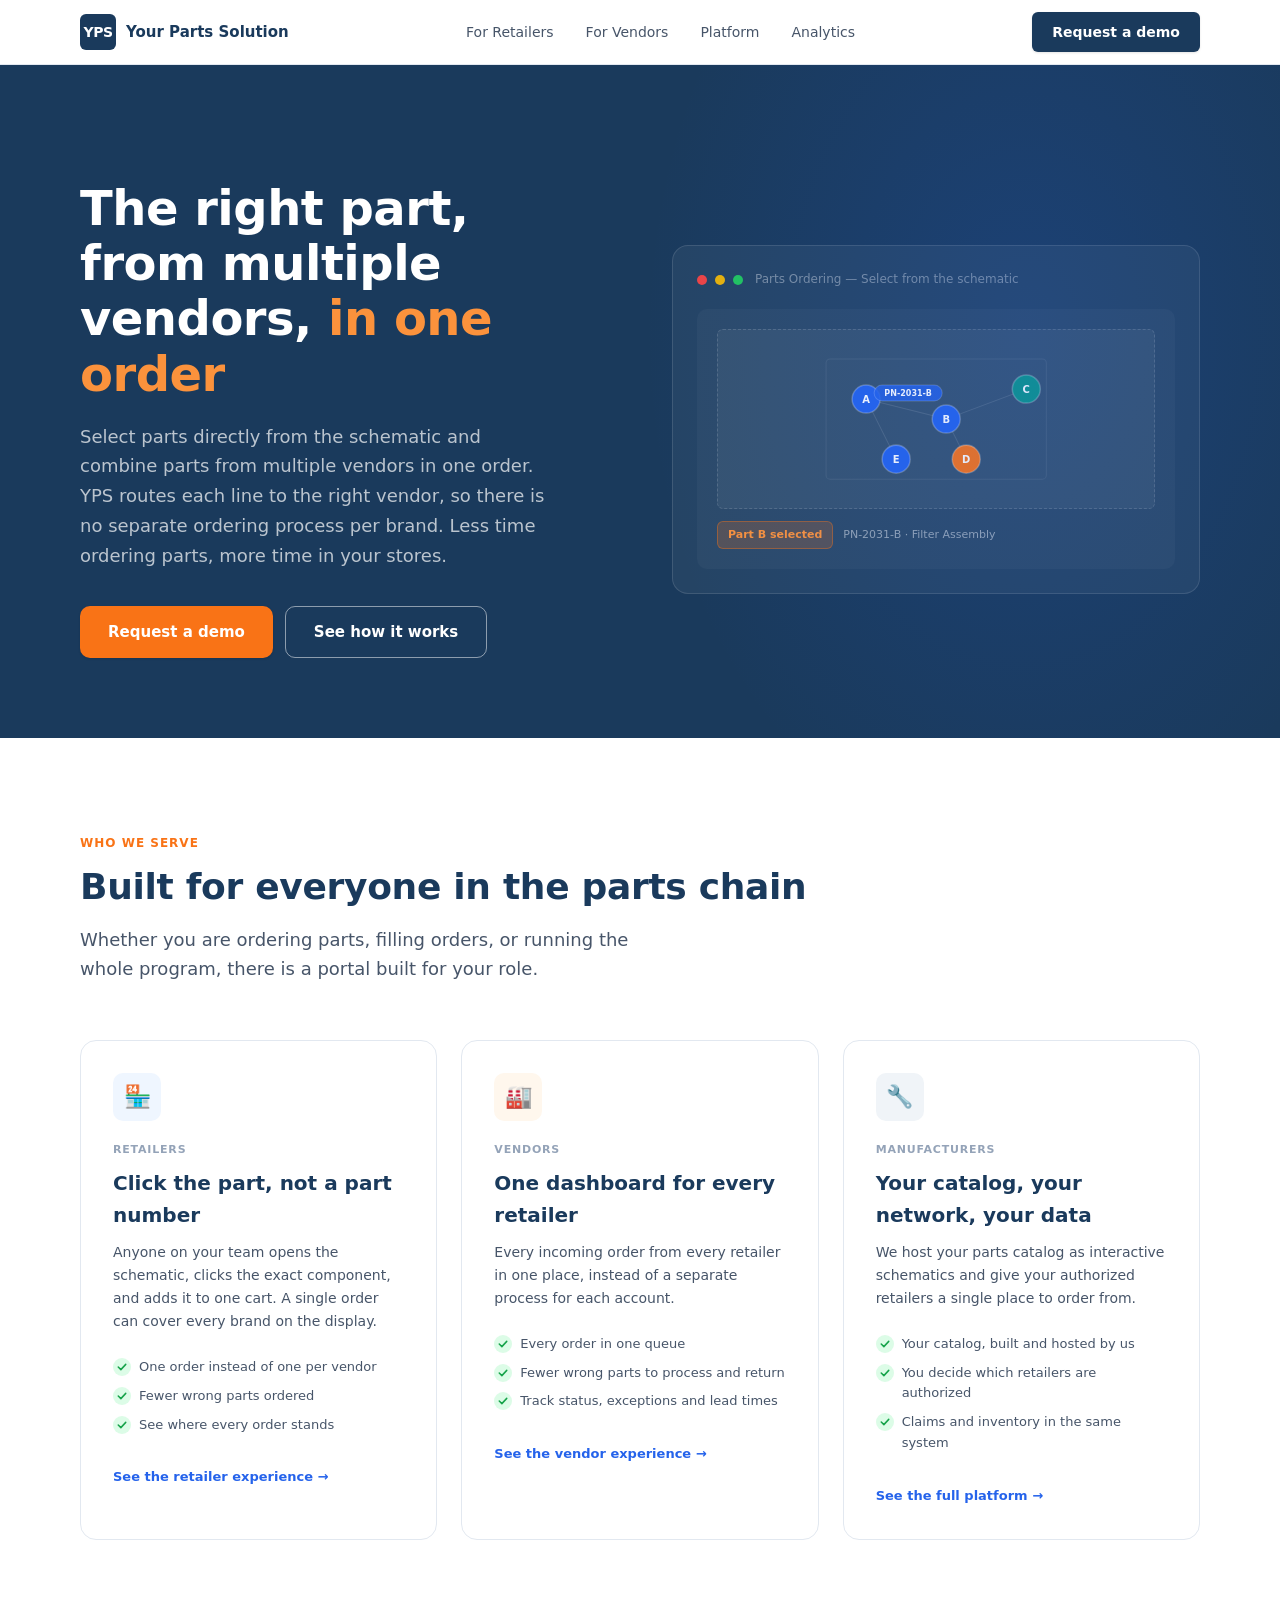
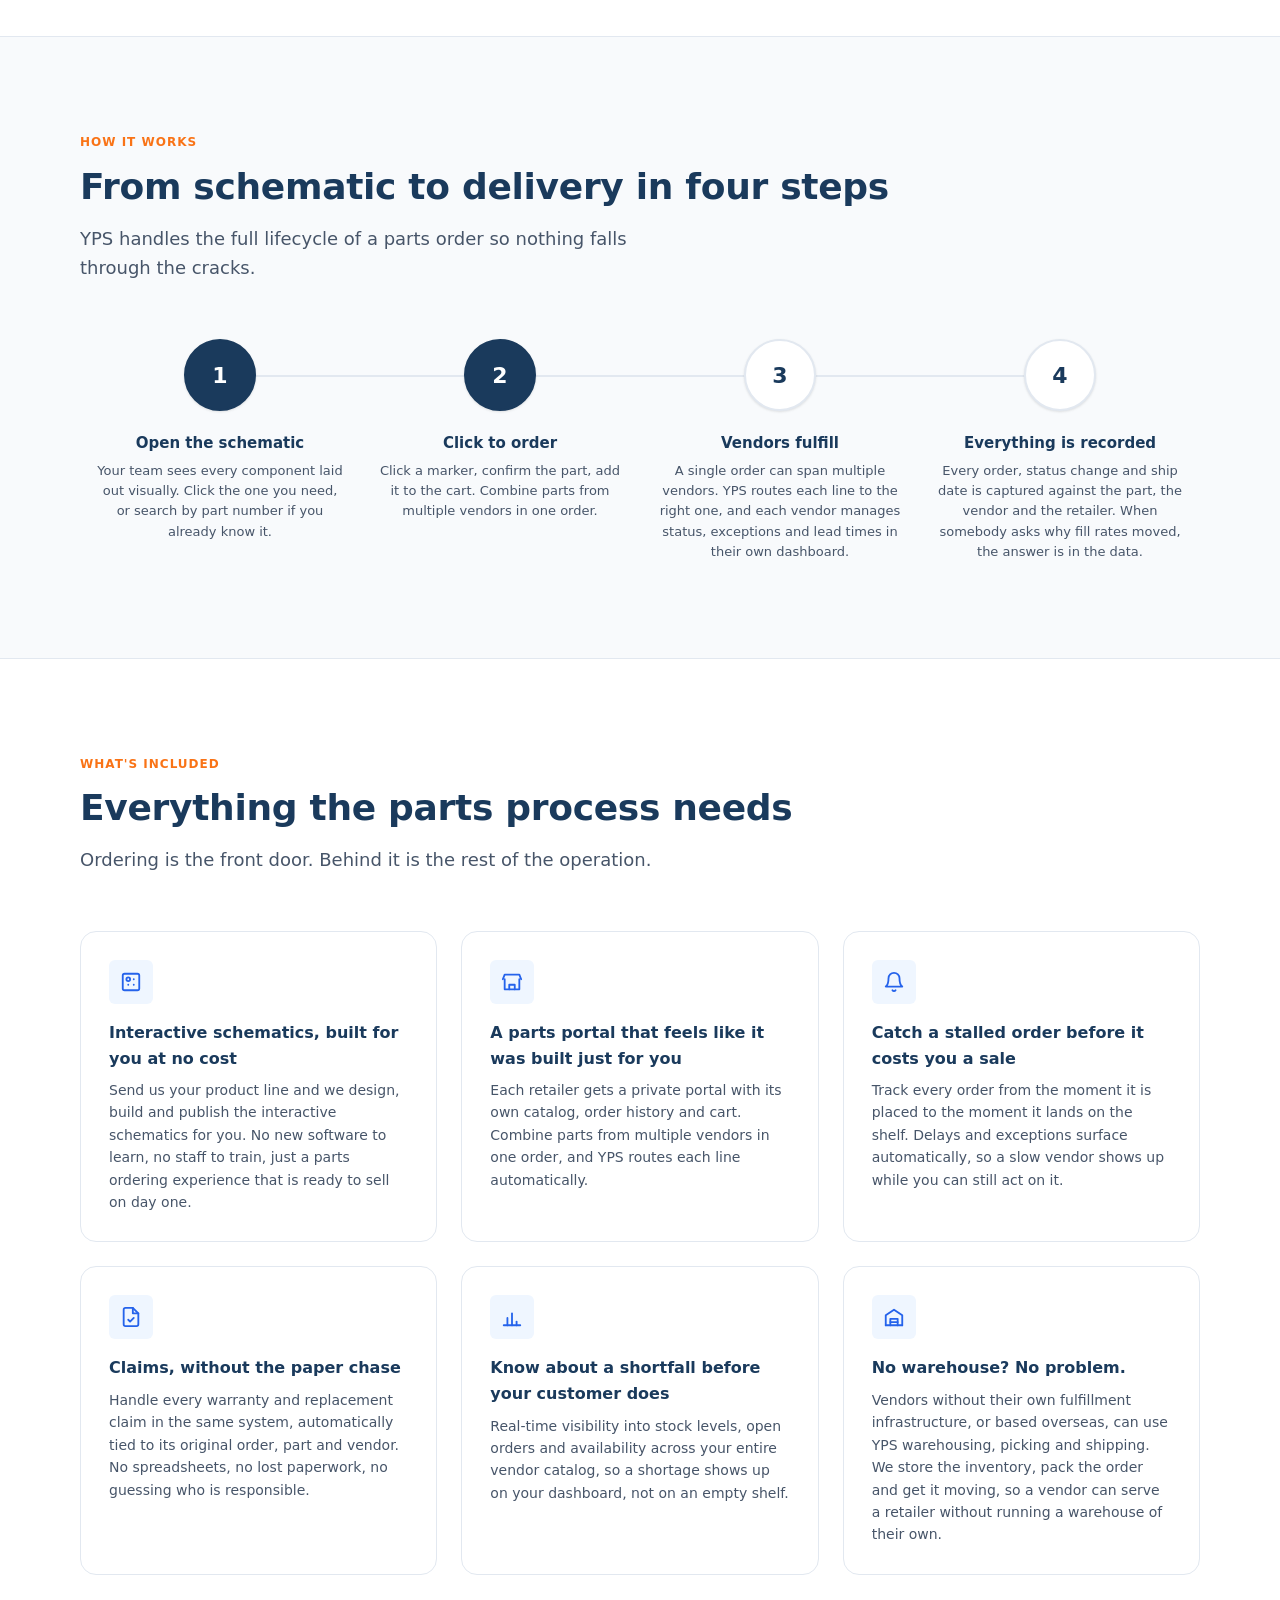
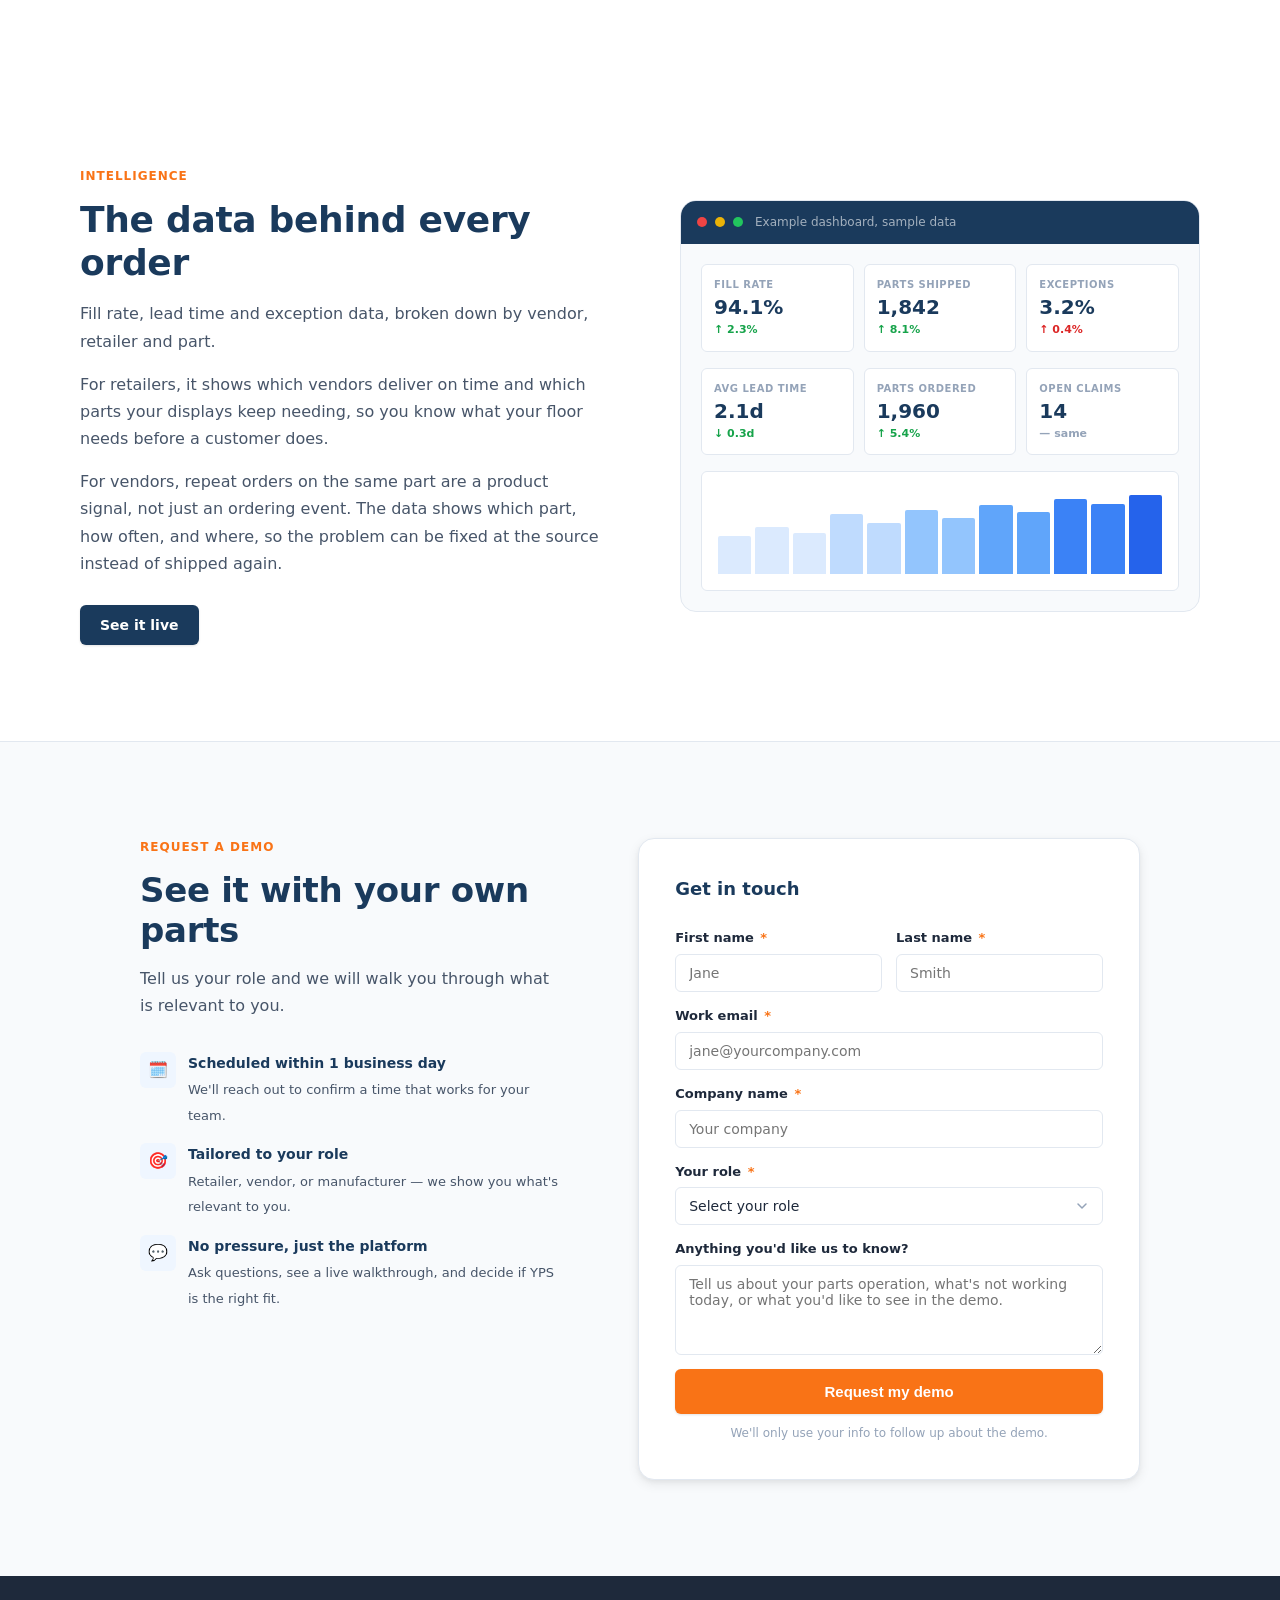
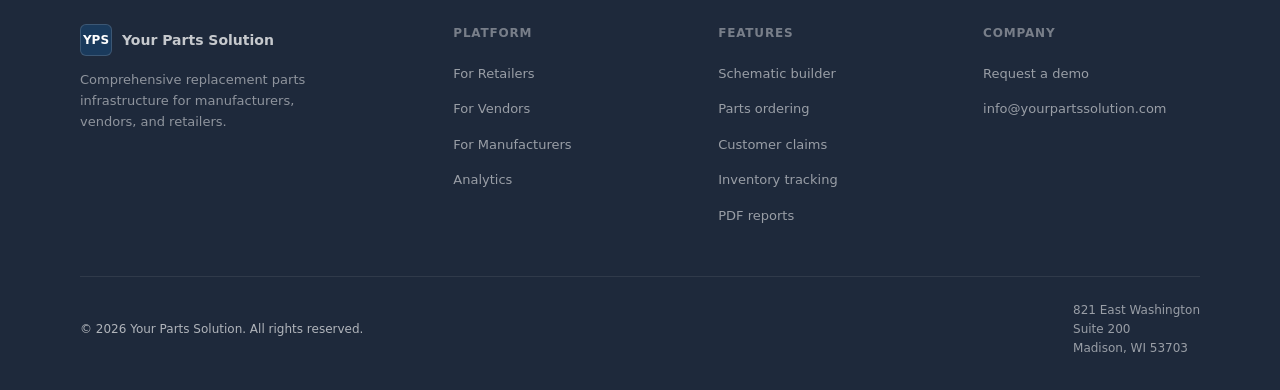
==== commit cd7e7eee: "Point retailer links at how it works, add closing hook to hero" ====
--- a/yps-draft.html
+++ b/yps-draft.html
@@ -18,7 +18,7 @@
       <span class="nav-logo-text">Your Parts Solution</span>
     </a>
     <ul class="nav-links" id="nav-links">
-      <li><a href="#retailers">For Retailers</a></li>
+      <li><a href="#how">For Retailers</a></li>
       <li><a href="#features">For Vendors</a></li>
       <li><a href="#features">Platform</a></li>
       <li><a href="#analytics">Analytics</a></li>
@@ -36,7 +36,7 @@
 
 <!-- MOBILE MENU -->
 <div class="mobile-menu" id="mobile-menu" aria-hidden="true">
-  <a href="#retailers" class="mobile-nav-link">For Retailers</a>
+  <a href="#how" class="mobile-nav-link">For Retailers</a>
   <a href="#features" class="mobile-nav-link">For Vendors</a>
   <a href="#features" class="mobile-nav-link">Platform</a>
   <a href="#analytics" class="mobile-nav-link">Analytics</a>
@@ -50,10 +50,10 @@
   <div class="hero-inner">
     <div>
       <h1>The right part, from multiple vendors, <span>in one order</span></h1>
-      <p class="hero-sub">Select parts directly from the schematic and combine parts from multiple vendors in one order. YPS routes each line to the right vendor, so there is no separate ordering process per brand.</p>
+      <p class="hero-sub">Select parts directly from the schematic and combine parts from multiple vendors in one order. YPS routes each line to the right vendor, so there is no separate ordering process per brand. Less time ordering parts, more time in your stores.</p>
       <div class="hero-actions">
         <a class="btn btn-orange btn-lg" href="#demo">Request a demo</a>
-        <a class="btn btn-outline-white btn-lg" href="#retailers">See how it works</a>
+        <a class="btn btn-outline-white btn-lg" href="#how">See how it works</a>
       </div>
     </div>
     <div class="hero-visual">
@@ -392,7 +392,7 @@
       <div class="footer-col">
         <h3>Platform</h3>
         <ul>
-          <li><a href="#retailers">For Retailers</a></li>
+          <li><a href="#how">For Retailers</a></li>
           <li><a href="#features">For Vendors</a></li>
           <li><a href="#platform">For Manufacturers</a></li>
           <li><a href="#analytics">Analytics</a></li>
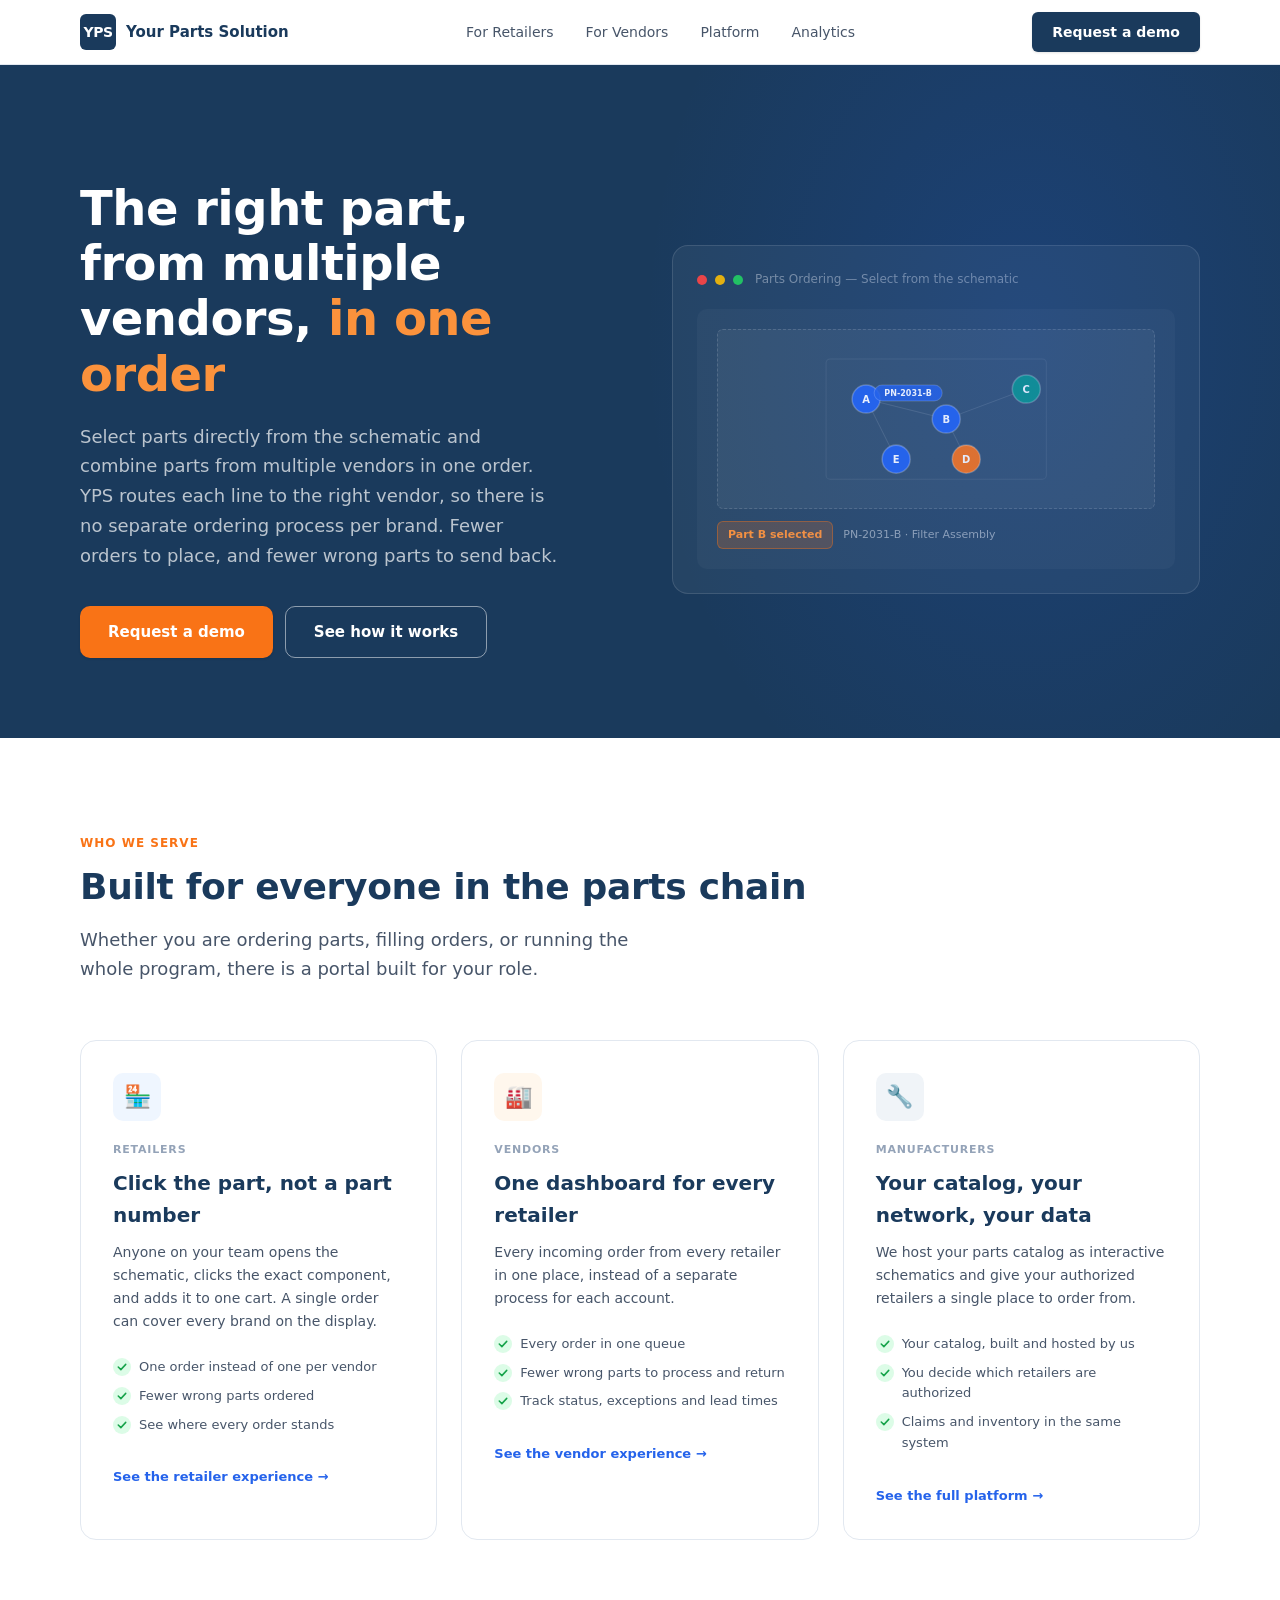
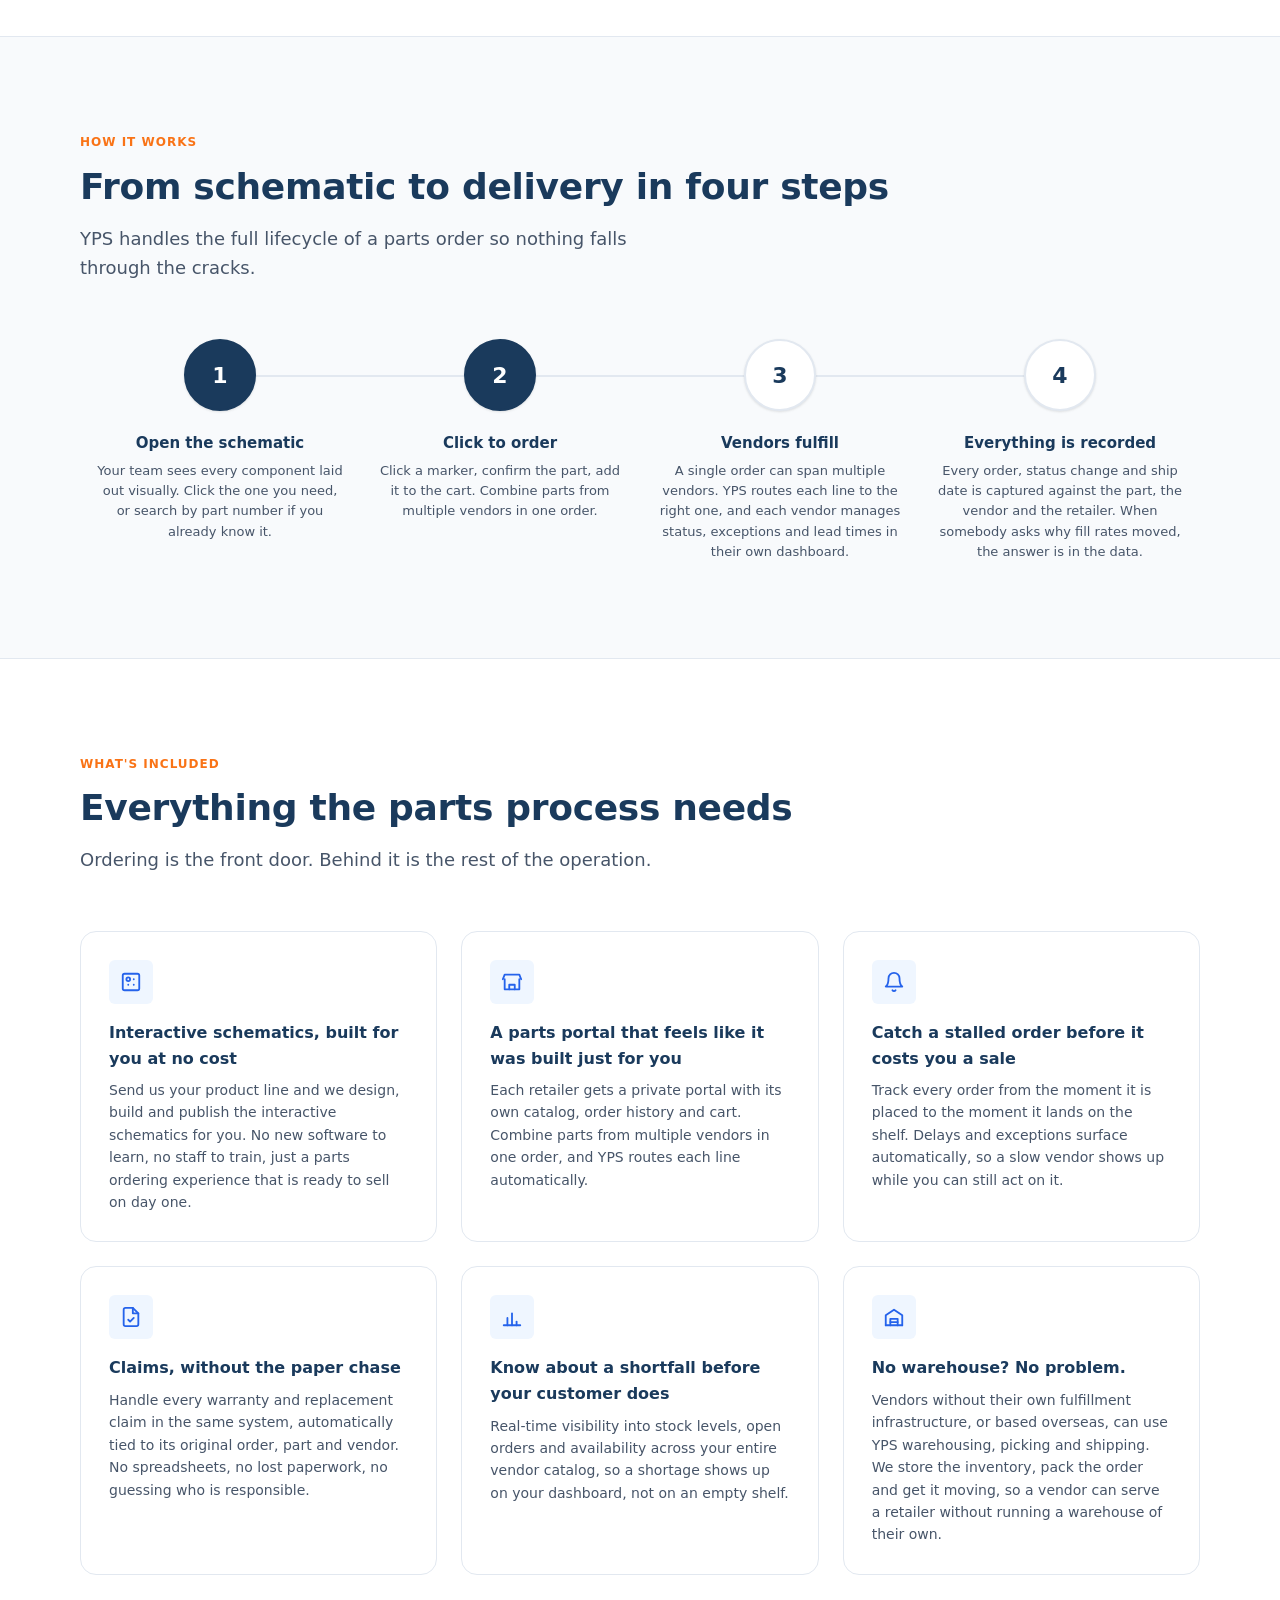
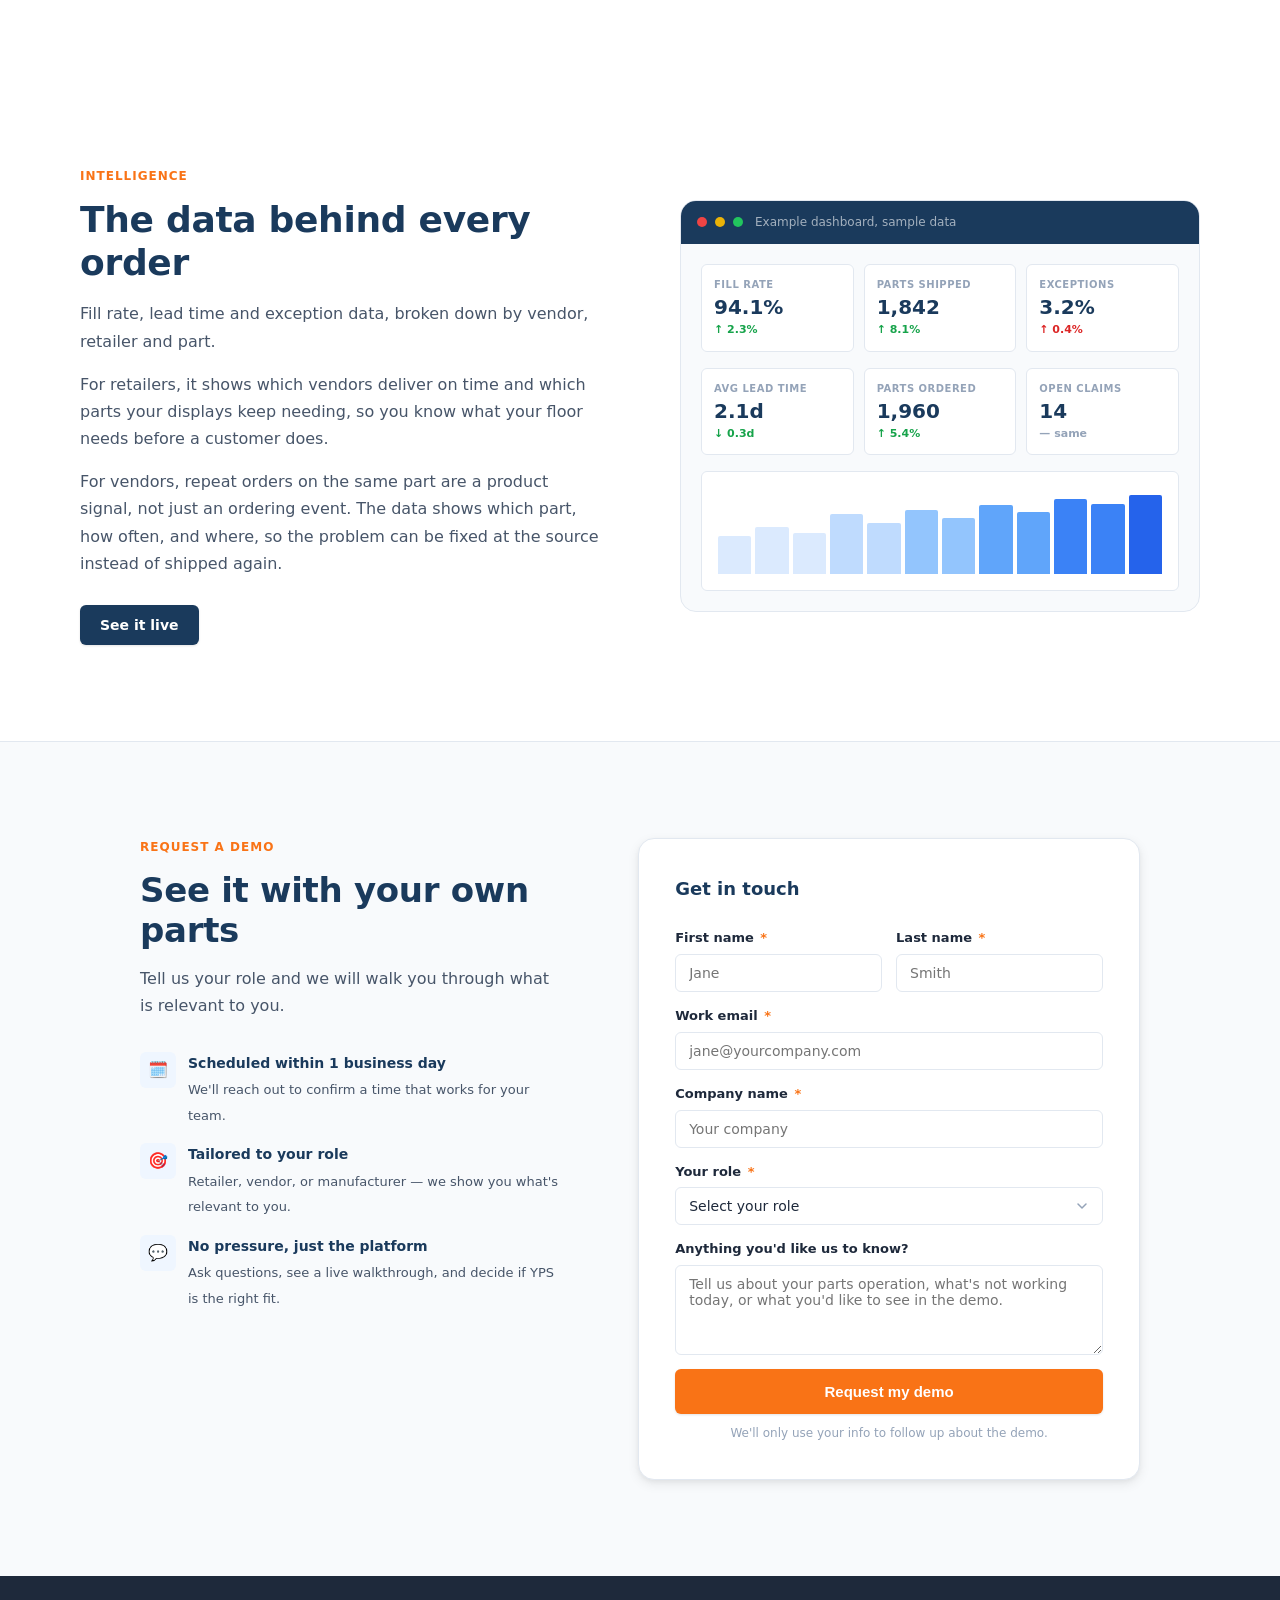
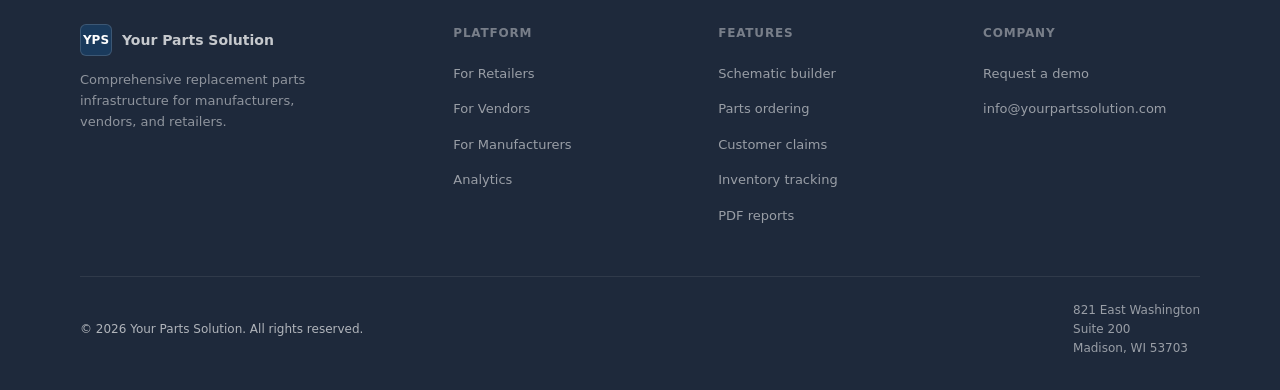
==== commit 3c45f07e: "Lead the hero on fewer wrong parts, point Platform nav at the audience section" ====
--- a/yps-draft.html
+++ b/yps-draft.html
@@ -20,7 +20,7 @@
     <ul class="nav-links" id="nav-links">
       <li><a href="#how">For Retailers</a></li>
       <li><a href="#features">For Vendors</a></li>
-      <li><a href="#features">Platform</a></li>
+      <li><a href="#retailers">Platform</a></li>
       <li><a href="#analytics">Analytics</a></li>
     </ul>
     <div class="nav-right">
@@ -38,7 +38,7 @@
 <div class="mobile-menu" id="mobile-menu" aria-hidden="true">
   <a href="#how" class="mobile-nav-link">For Retailers</a>
   <a href="#features" class="mobile-nav-link">For Vendors</a>
-  <a href="#features" class="mobile-nav-link">Platform</a>
+  <a href="#retailers" class="mobile-nav-link">Platform</a>
   <a href="#analytics" class="mobile-nav-link">Analytics</a>
   <div class="mobile-menu-cta">
     <a class="btn btn-orange btn-full mobile-nav-link" href="#demo">Request a demo</a>
@@ -50,7 +50,7 @@
   <div class="hero-inner">
     <div>
       <h1>The right part, from multiple vendors, <span>in one order</span></h1>
-      <p class="hero-sub">Select parts directly from the schematic and combine parts from multiple vendors in one order. YPS routes each line to the right vendor, so there is no separate ordering process per brand. Less time ordering parts, more time in your stores.</p>
+      <p class="hero-sub">Select parts directly from the schematic and combine parts from multiple vendors in one order. YPS routes each line to the right vendor, so there is no separate ordering process per brand. Fewer orders to place, and fewer wrong parts to send back.</p>
       <div class="hero-actions">
         <a class="btn btn-orange btn-lg" href="#demo">Request a demo</a>
         <a class="btn btn-outline-white btn-lg" href="#how">See how it works</a>
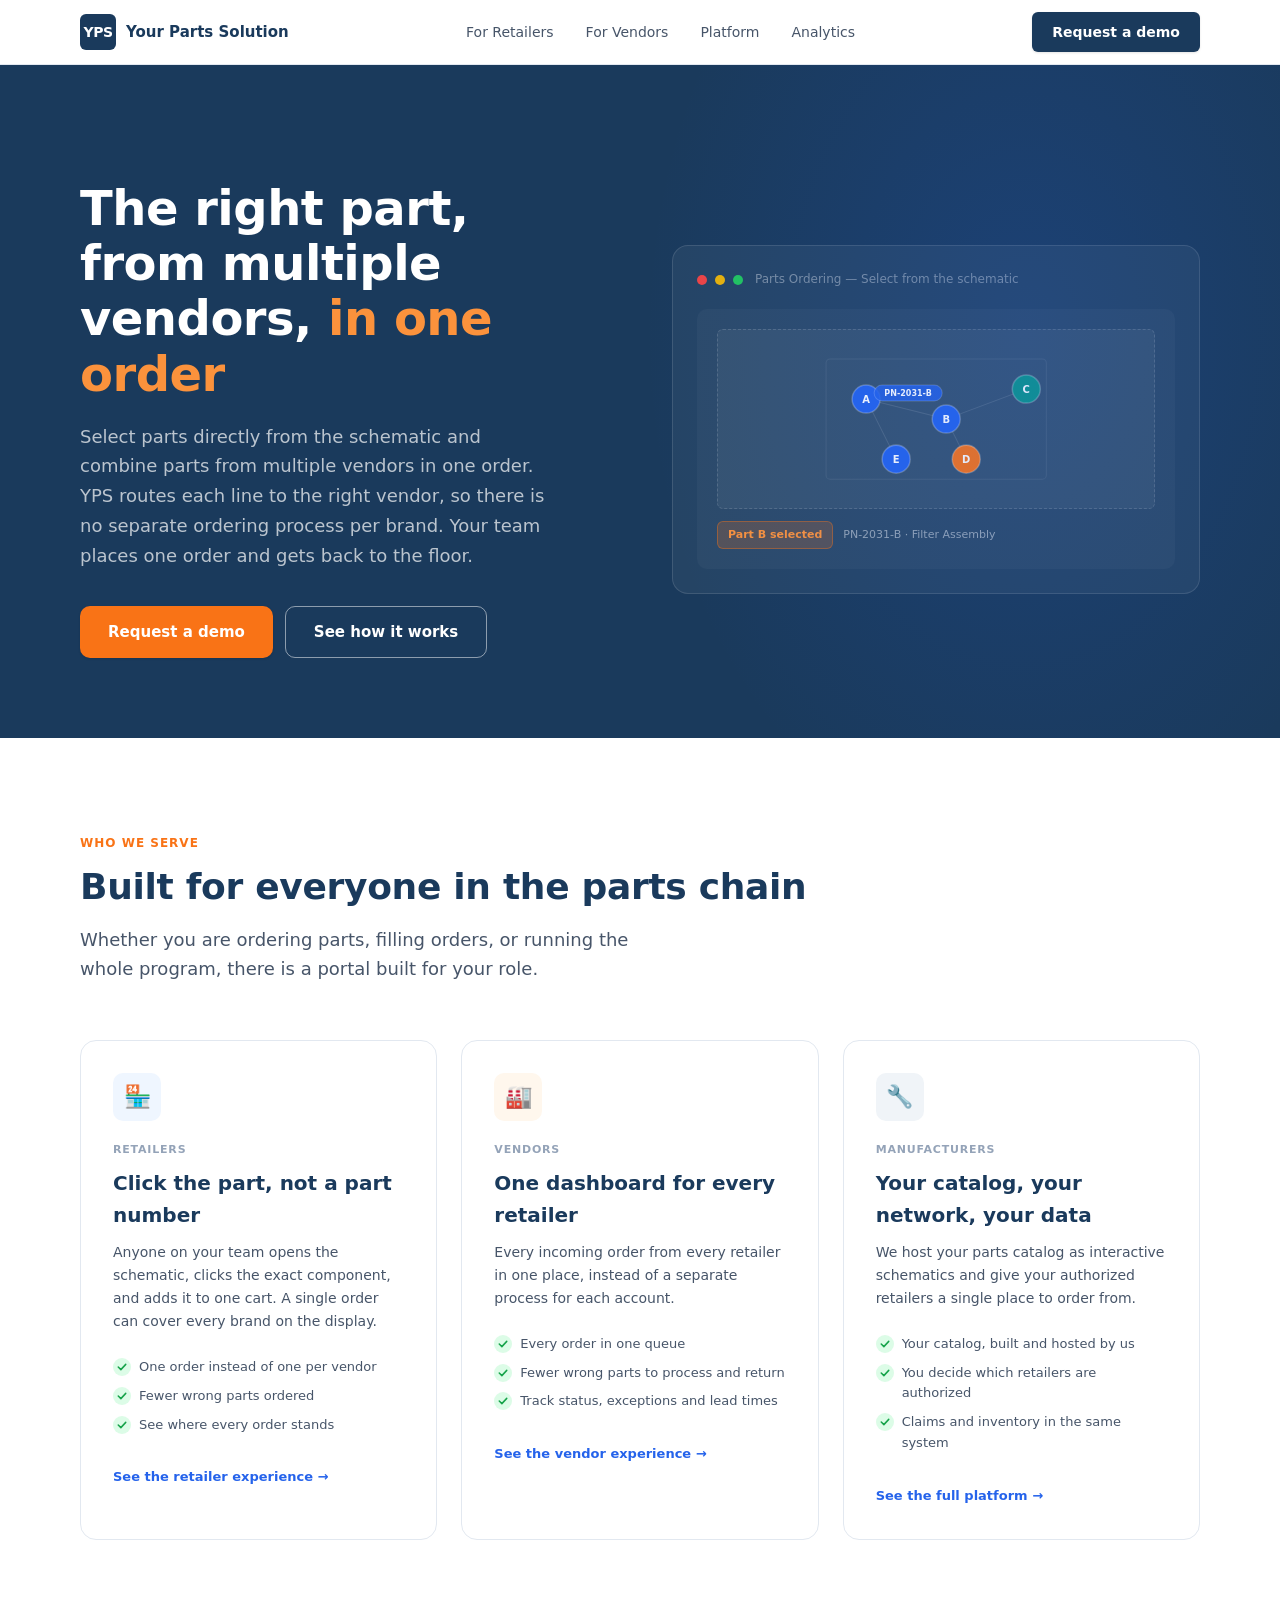
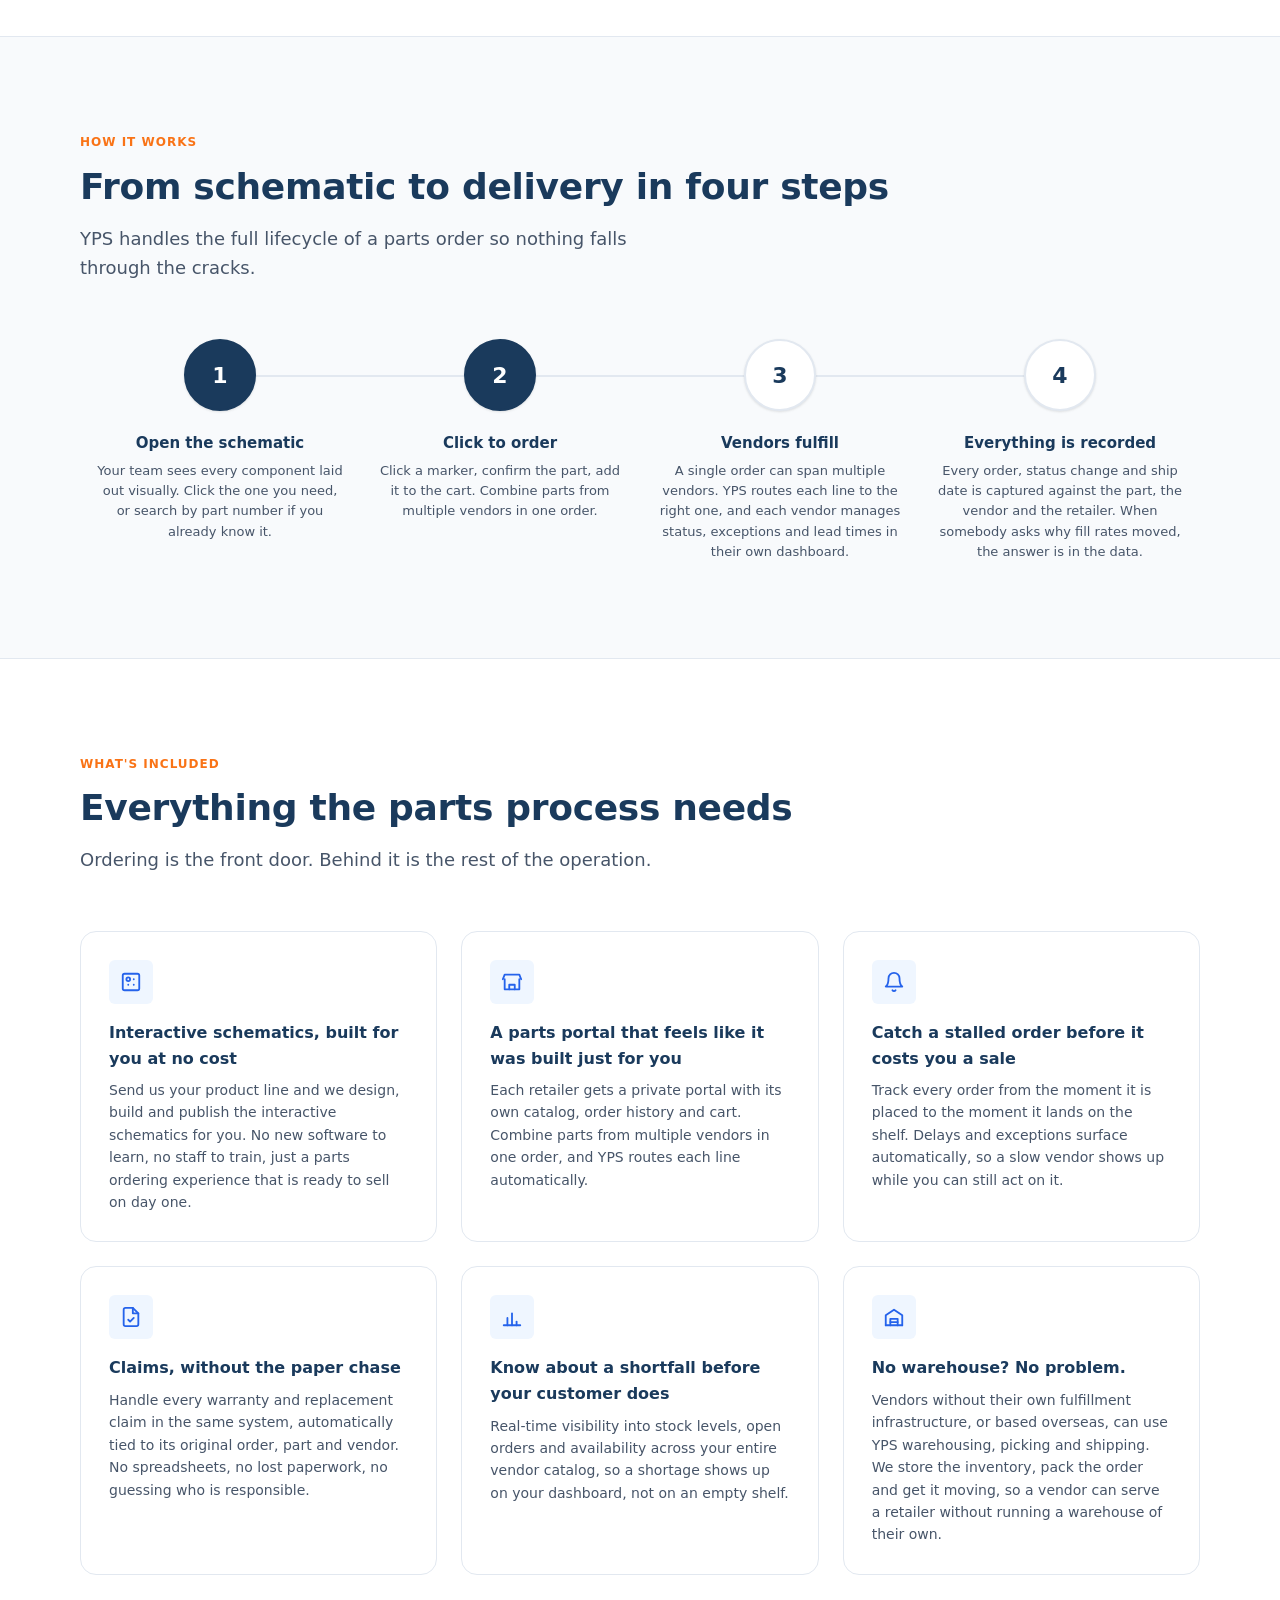
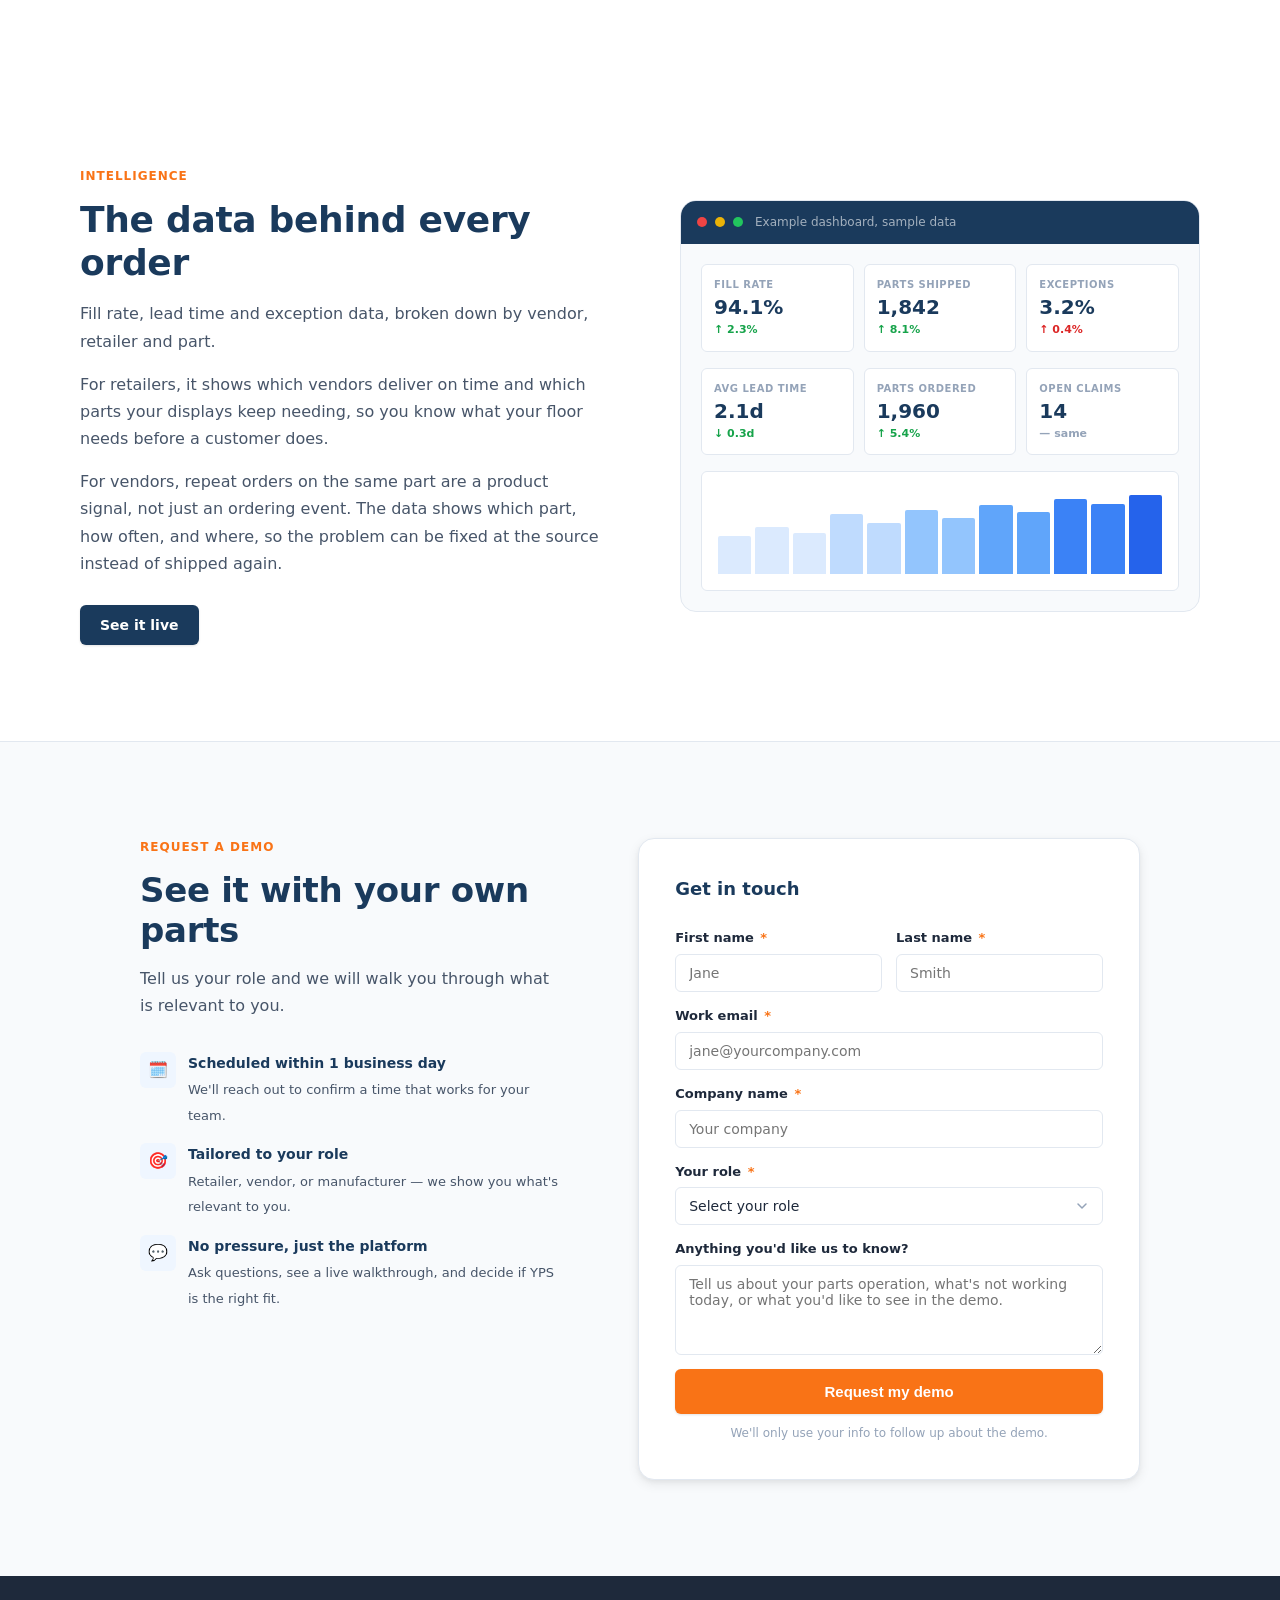
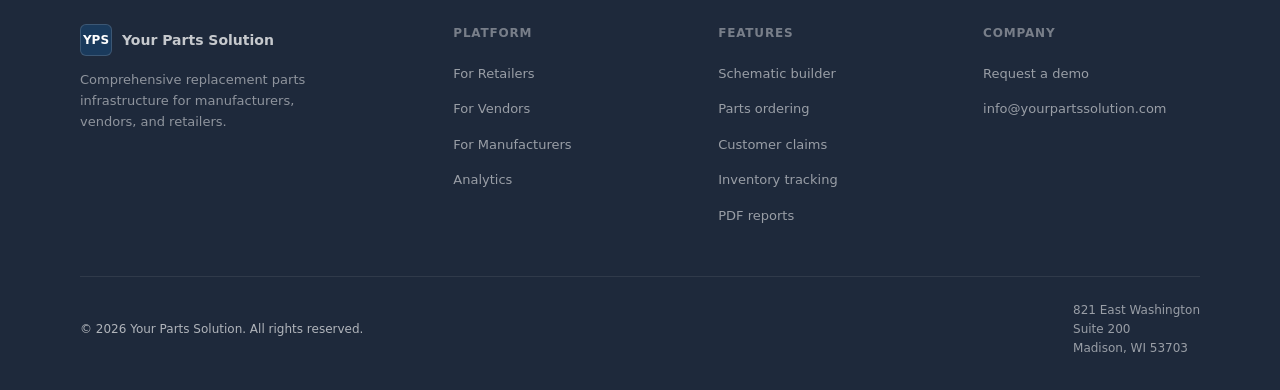
==== commit 5bd5fd1c: "Replace hero hook with plain one-order description" ====
--- a/yps-draft.html
+++ b/yps-draft.html
@@ -50,7 +50,7 @@
   <div class="hero-inner">
     <div>
       <h1>The right part, from multiple vendors, <span>in one order</span></h1>
-      <p class="hero-sub">Select parts directly from the schematic and combine parts from multiple vendors in one order. YPS routes each line to the right vendor, so there is no separate ordering process per brand. Fewer orders to place, and fewer wrong parts to send back.</p>
+      <p class="hero-sub">Select parts directly from the schematic and combine parts from multiple vendors in one order. YPS routes each line to the right vendor, so there is no separate ordering process per brand. Your team places one order and gets back to the floor.</p>
       <div class="hero-actions">
         <a class="btn btn-orange btn-lg" href="#demo">Request a demo</a>
         <a class="btn btn-outline-white btn-lg" href="#how">See how it works</a>
